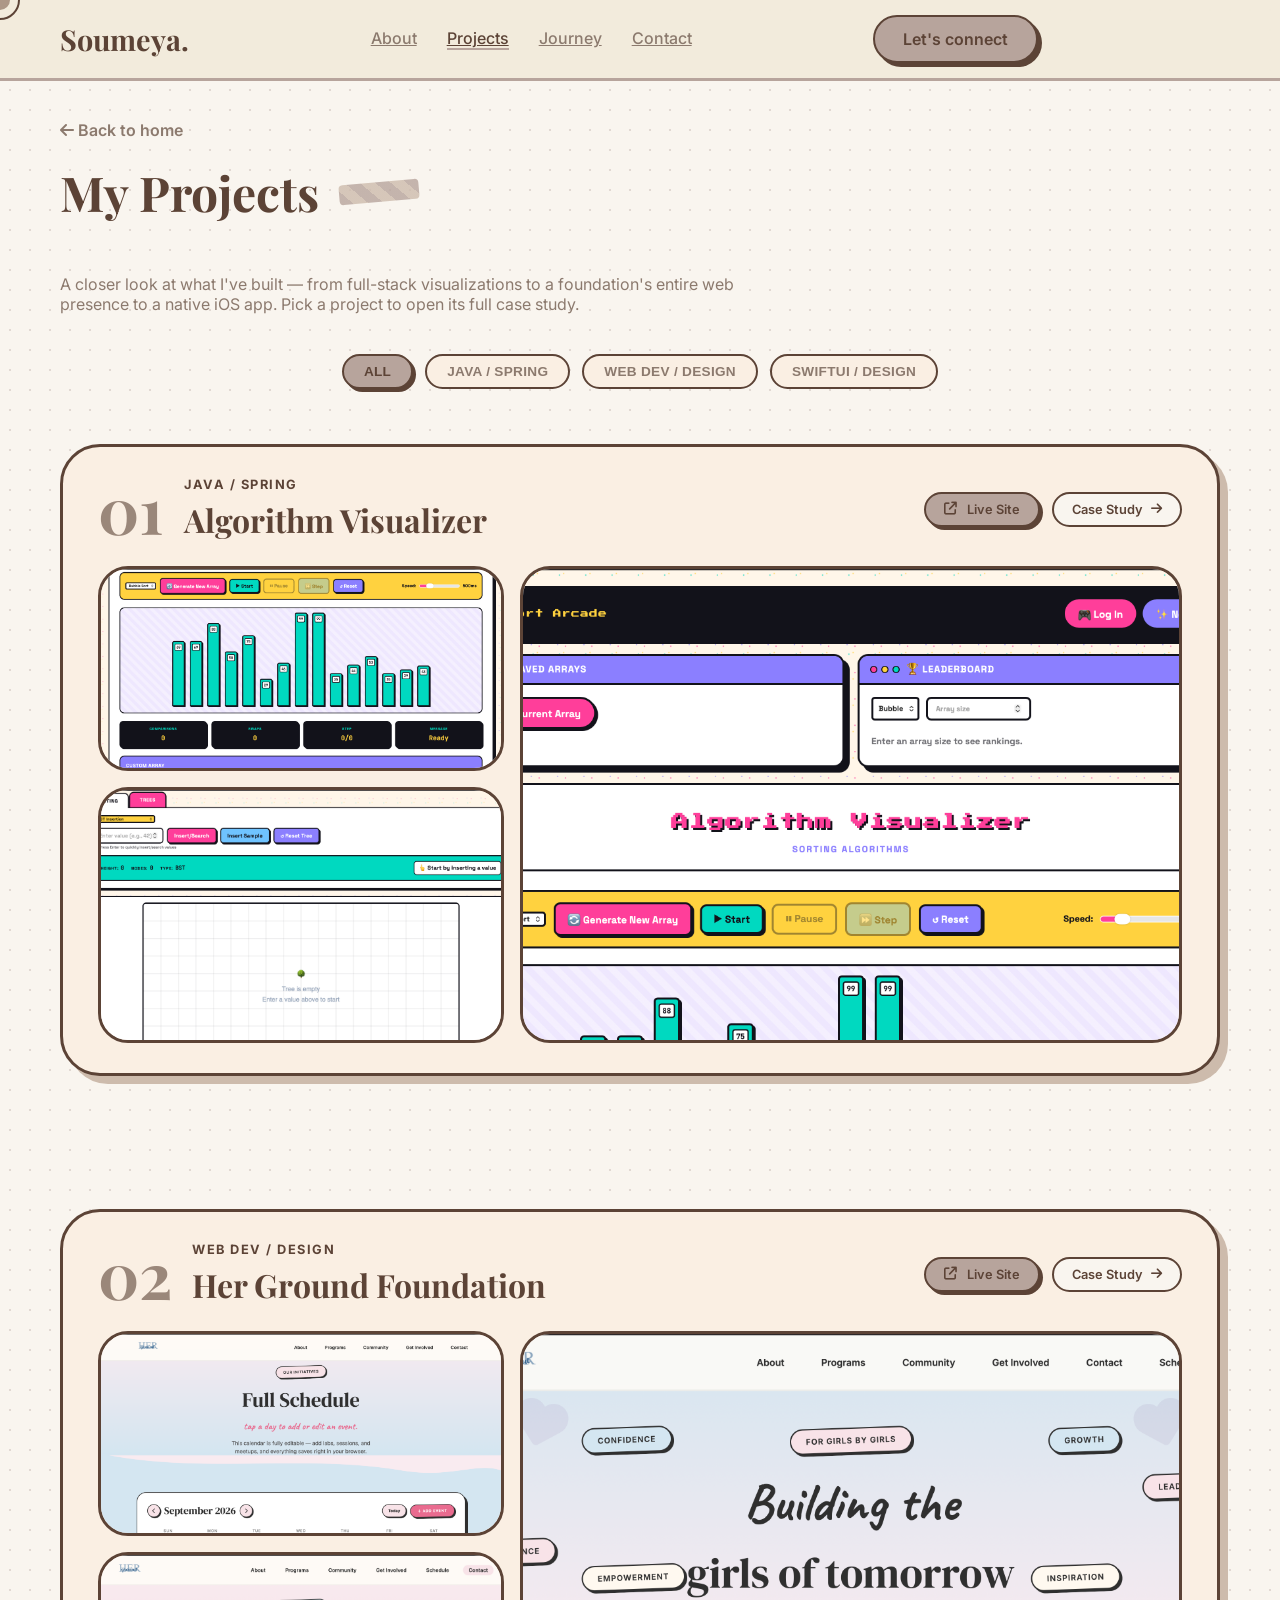
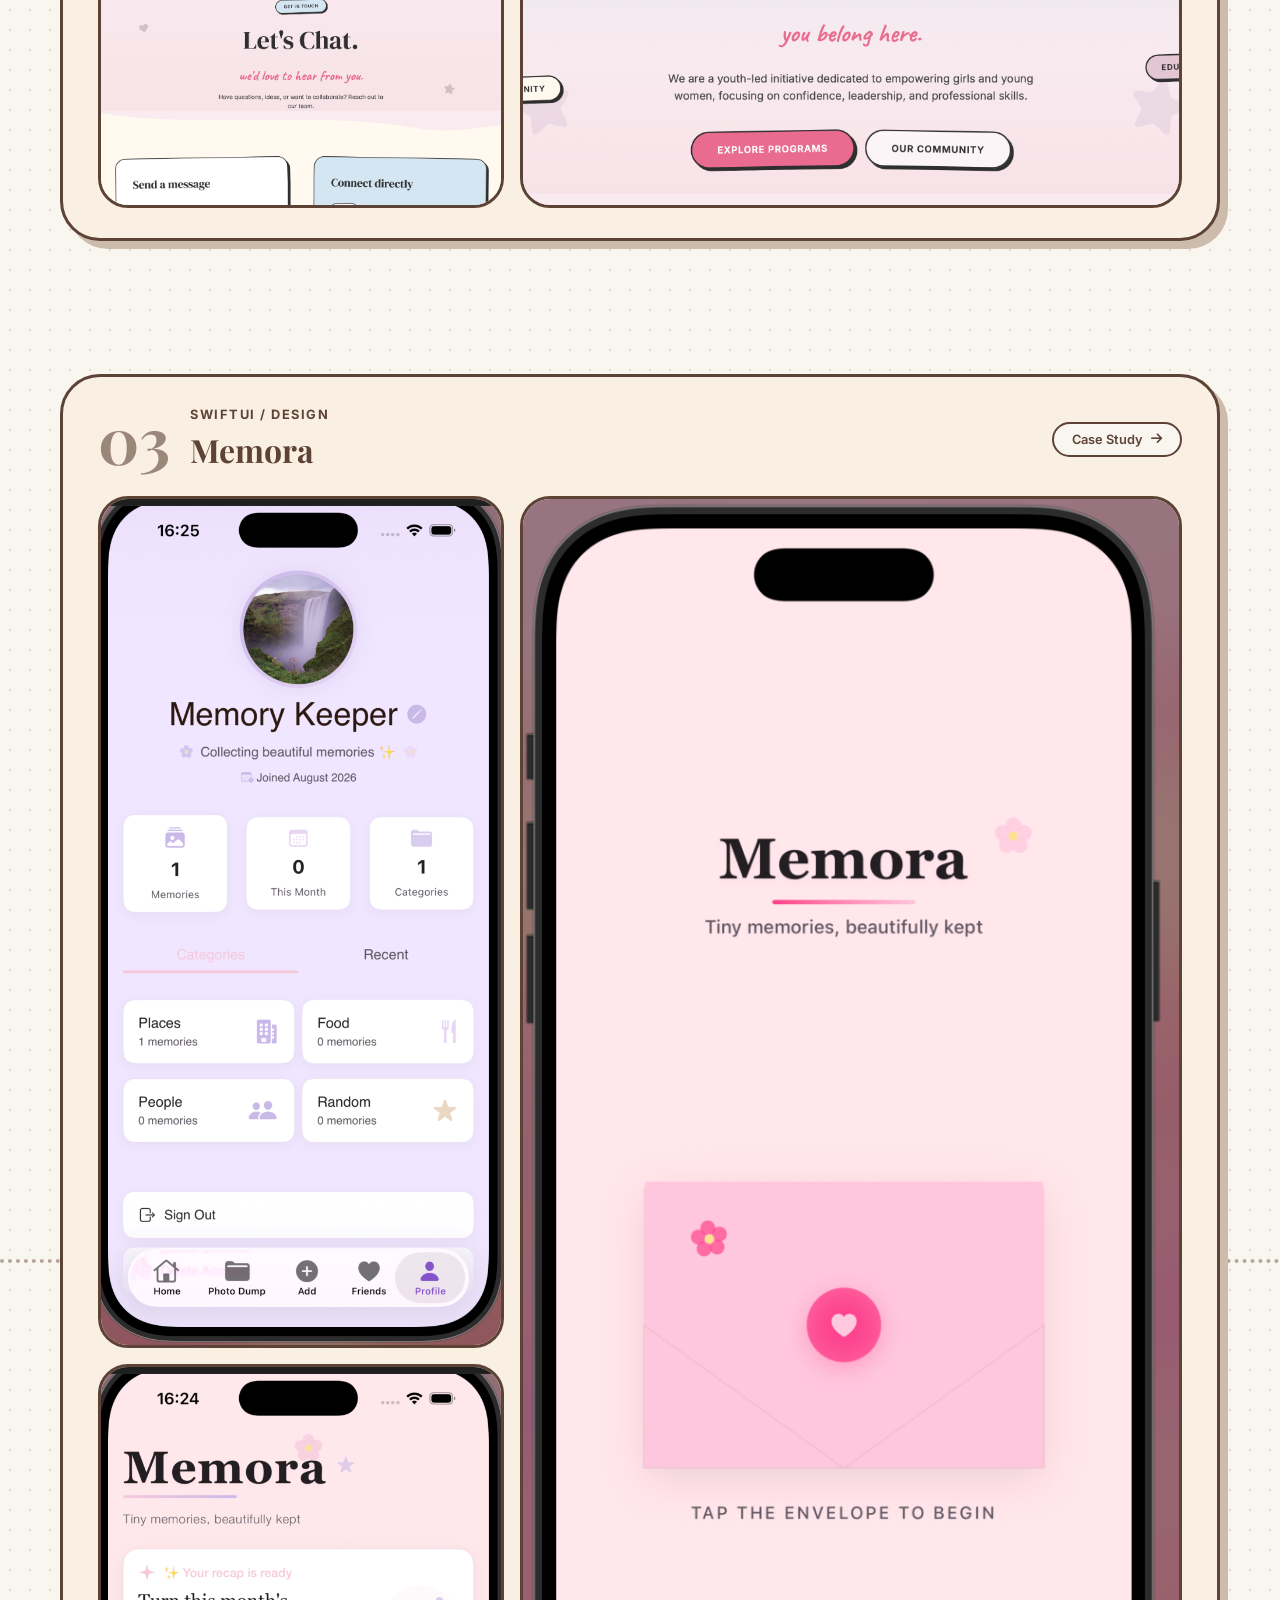
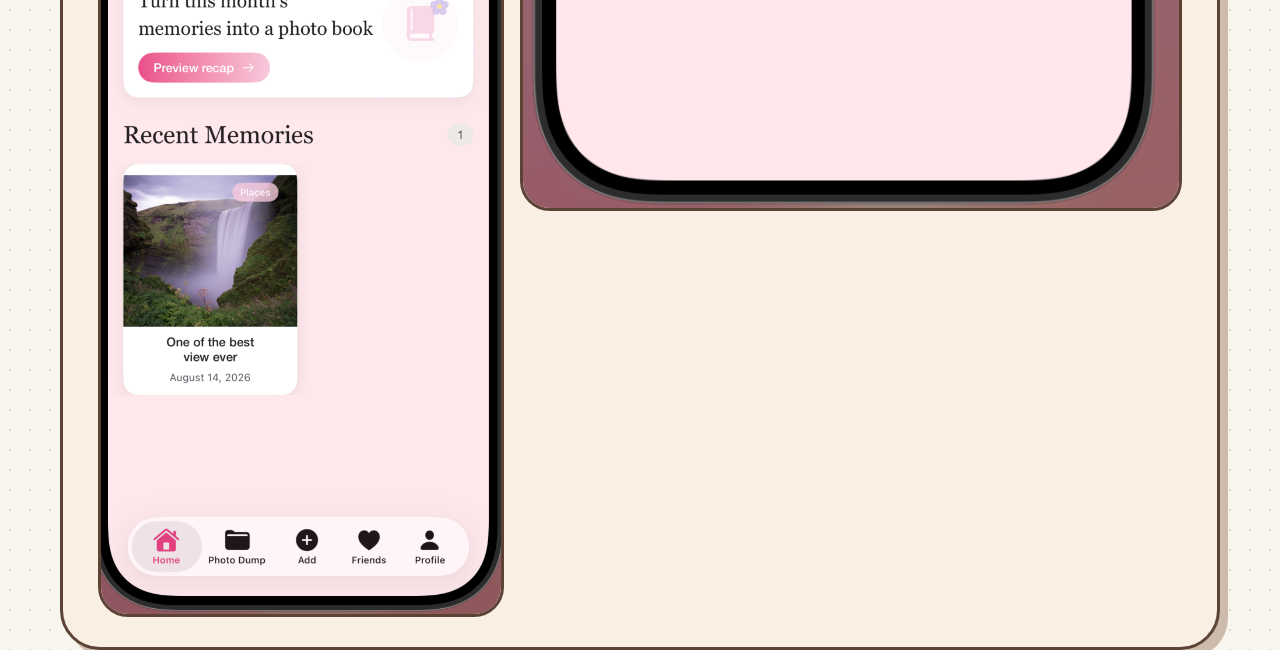
==== project.html @ 336cf99b "Redesign the layout and colors scheme of the portfolio website to enhance visual appeal and user exp" ====
<!DOCTYPE html>
<html lang="en">
<head>
  <meta charset="UTF-8">
  <meta name="viewport" content="width=device-width, initial-scale=1.0">
  <title>Projects · Soumeya Ahmed</title>
  <link rel="stylesheet" href="style.css">
  <link rel="stylesheet" href="https://cdnjs.cloudflare.com/ajax/libs/font-awesome/6.4.0/css/all.min.css">
  <link href="https://fonts.googleapis.com/css2?family=Playfair+Display:ital,wght@0,400;0,700;1,400&family=Inter:wght@300;400;500;600;700&display=swap" rel="stylesheet">
  <style>
    /* small override to keep all project stack cards uniform */
    .project-stack-row .project-stack-card {
      box-sizing: border-box;
      width: 100%;
    }
    .project-stack-images {
      display: flex;
      gap: 16px;
      text-decoration: none;
      width: 100%;
    }
    .project-stack-col-left,
    .project-stack-col-right {
      display: flex;
      flex-direction: column;
      gap: 16px;
    }
    .project-stack-col-left { width: 38%; }
    .project-stack-col-right { width: 62%; }
    .project-stack-img {
      position: relative;
      overflow: hidden;
      border: 3px solid var(--text-main);
      border-radius: 30px;
      display: flex;
      align-items: center;
      justify-content: center;
      background: var(--card-bg);
    }
    .project-stack-img img {
      width: 100%;
      height: 100%;
      object-fit: cover;
      display: block;
      position: relative;
      z-index: 1;
    }
    .project-stack-img-tall { height: clamp(120px, 16vw, 210px); }
    .project-stack-img-short { height: clamp(150px, 20vw, 300px); }
    .project-stack-img-full { height: 100%; min-height: clamp(280px, 36vw, 520px); }

    /* ensure all rows have identical card structure */
    .project-stack-row[data-category="swiftui"] .project-stack-col-left { width: 38%; }
    .project-stack-row[data-category="swiftui"] .project-stack-col-right { width: 62%; }
    .project-stack-row[data-category="swiftui"] .project-stack-img-tall,
    .project-stack-row[data-category="swiftui"] .project-stack-img-short,
    .project-stack-row[data-category="swiftui"] .project-stack-img-full {
      height: auto;
      min-height: 0;
      aspect-ratio: auto;
    }
    .project-stack-row[data-category="swiftui"] .project-stack-img img {
      object-fit: cover;
      object-position: top center;
    }
    /* force uniform box height on all rows */
    .project-stack-row .project-stack-card {
      min-height: 380px;
    }
    @media (max-width: 700px) {
      .project-stack-images { flex-direction: column; }
      .project-stack-col-left, .project-stack-col-right { width: 100% !important; }
      .project-stack-row .project-stack-card { min-height: 0; }
    }
  </style>
</head>
<body>
  <!-- Custom Cursor -->
  <div class="cursor"></div>
  <div class="cursor-trail"></div>

  <!-- Navigation -->
  <nav class="nav">
    <div class="nav-container">
      <a href="index.html" style="text-decoration:none;">
        <div class="nav-logo"><span class="logo-text">Soumeya.</span></div>
      </a>
      <div class="nav-links" id="navLinks">
        <a href="index.html#about" class="nav-link">About</a>
        <a href="project.html" class="nav-link active">Projects</a>
        <a href="index.html#experience" class="nav-link">Journey</a>
        <a href="index.html#contact" class="nav-link">Contact</a>
      </div>
      <div class="nav-cta">
        <a href="index.html#contact" class="btn-aesthetic"> Let's connect</a>
      </div>
      <div class="nav-toggle" id="navToggle">
        <span></span><span></span><span></span>
      </div>
    </div>
  </nav>

  <!-- ========== PAGE HERO ========== -->
  <section class="project-page-hero" style="padding-top: 120px;">
    <div class="container">
      <a href="index.html" class="back-link" style="display:inline-block; margin-bottom:20px; color:var(--text-light); text-decoration:none; font-weight:600;"><i class="fas fa-arrow-left"></i> Back to home</a>
      <div class="section-header">
        <h2 class="section-title">My Projects</h2>
        <div class="washi-tape"></div>
      </div>
      <p class="project-page-subtitle" style="max-width:700px; margin-bottom:40px; color:var(--text-light);">
        A closer look at what I've built — from full-stack visualizations to a foundation's
        entire web presence to a native iOS app. Pick a project to open its full case study.
      </p>
      <div class="filter-tabs" id="filterTabs">
        <button class="filter-tab active" data-filter="all">ALL</button>
        <button class="filter-tab" data-filter="java-spring">JAVA / SPRING</button>
        <button class="filter-tab" data-filter="web-dev">WEB DEV / DESIGN</button>
        <button class="filter-tab" data-filter="swiftui">SWIFTUI / DESIGN</button>
      </div>
    </div>
  </section>

  <!-- ========== PROJECT STACK (uniform boxes) ========== -->
  <section class="section" style="padding-top: 0;">
    <div class="container">
      <div class="project-stack" id="projectList">

        <!-- 01 : Algorithm Visualizer -->
        <div class="project-stack-row" data-category="java-spring">
          <div class="project-stack-card">
            <div class="project-stack-header">
              <div class="project-stack-heading">
                <span class="project-stack-number">01</span>
                <div>
                  <p class="project-stack-category">Java / Spring</p>
                  <h3 class="project-stack-title">Algorithm Visualizer</h3>
                </div>
              </div>
              <div class="project-stack-actions">
                <a href="https://algorithm-vism.netlify.app" target="_blank" rel="noopener" class="btn-aesthetic btn-small"><i class="fas fa-arrow-up-right-from-square"></i> Live Site</a>
                <a href="Project1.html" class="project-stack-case">Case Study <i class="fas fa-arrow-right"></i></a>
              </div>
            </div>
            <a href="Project1.html" class="project-stack-images">
              <div class="project-stack-col-left">
                <div class="project-stack-img project-stack-img-tall accent-pink">
                  <img src="projects/algo-1.jpg" alt="Algorithm Visualizer preview 1" onerror="this.style.display='none'">
                  <i class="fas fa-sort project-stack-placeholder-icon"></i>
                </div>
                <div class="project-stack-img project-stack-img-short accent-purple">
                  <img src="projects/algo-2.jpg" alt="Algorithm Visualizer preview 2" onerror="this.style.display='none'">
                  <i class="fas fa-code-branch project-stack-placeholder-icon"></i>
                </div>
              </div>
              <div class="project-stack-col-right">
                <div class="project-stack-img project-stack-img-full accent-yellow">
                  <img src="projects/algo-3.jpg" alt="Algorithm Visualizer preview 3" onerror="this.style.display='none'">
                  <i class="fas fa-sitemap project-stack-placeholder-icon"></i>
                </div>
              </div>
            </a>
          </div>
        </div>

        <!-- 02 : Her Ground Foundation -->
        <div class="project-stack-row" data-category="web-dev">
          <div class="project-stack-card">
            <div class="project-stack-header">
              <div class="project-stack-heading">
                <span class="project-stack-number">02</span>
                <div>
                  <p class="project-stack-category">Web Dev / Design</p>
                  <h3 class="project-stack-title">Her Ground Foundation</h3>
                </div>
              </div>
              <div class="project-stack-actions">
                <a href="https://herground.netlify.app" target="_blank" rel="noopener" class="btn-aesthetic btn-small"><i class="fas fa-arrow-up-right-from-square"></i> Live Site</a>
                <a href="Project2.html" class="project-stack-case">Case Study <i class="fas fa-arrow-right"></i></a>
              </div>
            </div>
            <a href="Project2.html" class="project-stack-images">
              <div class="project-stack-col-left">
                <div class="project-stack-img project-stack-img-tall accent-purple">
                  <img src="projects/herground-1.jpg" alt="Her Ground Foundation preview 1" onerror="this.style.display='none'">
                  <i class="fas fa-seedling project-stack-placeholder-icon"></i>
                </div>
                <div class="project-stack-img project-stack-img-short accent-yellow">
                  <img src="projects/herground-2.jpg" alt="Her Ground Foundation preview 2" onerror="this.style.display='none'">
                  <i class="fas fa-calendar-days project-stack-placeholder-icon"></i>
                </div>
              </div>
              <div class="project-stack-col-right">
                <div class="project-stack-img project-stack-img-full accent-pink">
                  <img src="projects/herground-3.jpg" alt="Her Ground Foundation preview 3" onerror="this.style.display='none'">
                  <i class="fas fa-heart project-stack-placeholder-icon"></i>
                </div>
              </div>
            </a>
          </div>
        </div>

        <!-- 03 : Memora -->
        <div class="project-stack-row" data-category="swiftui">
          <div class="project-stack-card">
            <div class="project-stack-header">
              <div class="project-stack-heading">
                <span class="project-stack-number">03</span>
                <div>
                  <p class="project-stack-category">SwiftUI / Design</p>
                  <h3 class="project-stack-title">Memora</h3>
                </div>
              </div>
              <div class="project-stack-actions">
                <a href="Project3.html" class="project-stack-case">Case Study <i class="fas fa-arrow-right"></i></a>
              </div>
            </div>
            <a href="Project3.html" class="project-stack-images">
              <div class="project-stack-col-left">
                <div class="project-stack-img project-stack-img-tall accent-yellow">
                  <img src="projects/memora-1.jpg" alt="Memora preview 1" onerror="this.style.display='none'">
                  <i class="fas fa-book-open project-stack-placeholder-icon"></i>
                </div>
                <div class="project-stack-img project-stack-img-short accent-pink">
                  <img src="projects/memora-2.jpg" alt="Memora preview 2" onerror="this.style.display='none'">
                  <i class="fas fa-camera-retro project-stack-placeholder-icon"></i>
                </div>
              </div>
              <div class="project-stack-col-right">
                <div class="project-stack-img project-stack-img-full accent-purple">
                  <img src="projects/memora-3.jpg" alt="Memora preview 3" onerror="this.style.display='none'">
                  <i class="fas fa-swatchbook project-stack-placeholder-icon"></i>
                </div>
              </div>
            </a>
          </div>
        </div>

      </div>
    </div>
  </section>

  <!-- ========== FOOTER ========== -->
  <footer class="footer">
    <div class="footer-container">
      <p>&copy; 2026 Soumeya Ahmed.</p>
    </div>
  </footer>

  <button class="scroll-top" id="scrollTop"><i class="fas fa-arrow-up"></i></button>
  <script src="script.js"></script>
</body>
</html>
---- style.css ----
/* ========== CSS VARIABLES ========== */
/* Palette: Cream #F9F5EF · Vanilla #FAEFE3 · Latte #E8DBD1 · Mocha #B7A49C · Espresso #5C4336 */
:root {
    --cream: #F9F5EF;
    --vanilla: #FAEFE3;
    --latte: #E8DBD1;
    --clay: #CDBBAC;   /* interpolated tone between latte + mocha, used for a 3rd accent */
    --mocha: #B7A49C;
    --espresso: #5C4336;

    --bg-color: var(--cream);
    --card-bg: var(--vanilla);
    --main-yellow: var(--latte);   /* warm highlight accent */

    --main-pink: var(--mocha);     /* primary accent (shadows / CTAs) */
    --dark-pink: var(--espresso);  /* deep accent / hover / borders */
    --light-purple: var(--clay);   /* secondary accent */
    --text-main: var(--espresso);
    --text-light: #8C7A6E; /* muted espresso for body copy */
    --font-serif: 'Playfair Display', serif;
    --font-sans: 'Inter', sans-serif;
}

* { margin: 0; padding: 0; box-sizing: border-box; }
body {
    font-family: var(--font-sans);
    background: var(--bg-color);
    background-image: radial-gradient(rgba(183, 164, 156, 0.35) 1px, transparent 1px);
    background-size: 20px 20px;
    color: var(--text-main);
    overflow-x: hidden;
    cursor: none;
}

/* ========== CURSOR ========== */
.cursor {
    position: fixed; width: 20px; height: 20px; background: var(--main-pink);
    border-radius: 50%; pointer-events: none; z-index: 9999;
    transform: translate(-50%, -50%); mix-blend-mode: multiply;
    transition: width 0.2s, height 0.2s;
}
.cursor-trail {
    position: fixed; width: 40px; height: 40px; border: 2px solid var(--dark-pink);
    border-radius: 50%; pointer-events: none; z-index: 9998;
    transform: translate(-50%, -50%); transition: 0.15s ease-out;
}
.cursor.hover { width: 40px; height: 40px; background: transparent; border: 2px solid var(--dark-pink); }
.cursor-trail.hover { transform: translate(-50%, -50%) scale(0.5); background: var(--main-pink); border-color: var(--main-pink); }

/* ========== NAVIGATION ========== */
.nav {
    position: fixed; width: 100%; z-index: 1000; padding: 15px 0;
    background: rgba(241, 234, 218, 0.9);
    backdrop-filter: blur(10px);
    border-bottom: 3px solid var(--main-pink);
}
.nav-container { max-width: 1200px; margin: 0 auto; padding: 0 20px; display: flex; justify-content: space-between; align-items: center; }
.nav-logo .logo-text { font-family: var(--font-serif); font-size: 1.8rem; color: var(--text-main); font-weight: 700; }
.nav-links { display: flex; gap: 30px; }
.nav-link { color: var(--text-light); font-weight: 500; transition: 0.3s; position: relative; }
.nav-link:hover { color: var(--dark-pink); transform: translateY(-2px); }
.nav-link.active { color: var(--text-main); border-bottom: 2px solid var(--main-pink); }

/* ========== BUTTONS ========== */
.btn-aesthetic {
    display: inline-flex; align-items: center; gap: 10px;
    background: var(--main-pink); color: var(--text-main);
    padding: 12px 28px; border-radius: 30px; font-weight: 600;
    border: 2px solid var(--text-main);
    box-shadow: 4px 4px 0px var(--text-main);
    transition: all 0.2s ease;
    text-decoration: none;
}
.btn-aesthetic:hover { transform: translate(2px, 2px); box-shadow: 2px 2px 0px var(--text-main); }
.btn-large { padding: 16px 36px; font-size: 1.1rem; }

/* ========== HERO ========== */
.hero { min-height: 90vh; display: flex; align-items: center; padding: 100px 0; position: relative; }
.sparkle { position: absolute; font-size: 2rem; color: var(--dark-pink); animation: floatStar 4s infinite ease-in-out; pointer-events: none; }
.sparkle1 { top: 20%; left: 10%; }
.sparkle2 { bottom: 30%; right: 10%; animation-delay: 2s; }
.sparkle3 { top: 50%; right: 30%; animation-delay: 1s; font-size: 3rem; }
.sparkle4 { top: 12%; right: 15%; animation-delay: 0.5s; font-size: 1.4rem; }
.sparkle5 { top: 65%; left: 6%; animation-delay: 1.5s; font-size: 1.8rem; }
.sparkle6 { top: 35%; left: 25%; animation-delay: 2.5s; font-size: 1.2rem; }
.sparkle7 { bottom: 15%; left: 35%; animation-delay: 0.8s; font-size: 1.6rem; }
.sparkle8 { top: 8%; left: 45%; animation-delay: 1.2s; font-size: 1.3rem; }
.sparkle9 { bottom: 45%; right: 5%; animation-delay: 3s; font-size: 1.5rem; }
.sparkle10 { top: 75%; right: 25%; animation-delay: 0.3s; font-size: 1.2rem; }
.sparkle11 { top: 28%; right: 8%; animation-delay: 2.2s; font-size: 1.1rem; }
.sparkle12 { bottom: 8%; right: 40%; animation-delay: 1.8s; font-size: 1.4rem; }
.sparkle13 { top: 42%; left: 15%; animation-delay: 0.6s; font-size: 1.3rem; }
.sparkle14 { bottom: 25%; left: 20%; animation-delay: 2.8s; font-size: 1.5rem; }
@keyframes floatStar { 0%, 100% { transform: translateY(0) rotate(0deg); } 50% { transform: translateY(-20px) rotate(20deg); } }

.hero-container { max-width: 1200px; margin: 0 auto; padding: 0 20px; display: grid; grid-template-columns: 1fr 1fr; gap: 50px; align-items: center; }

/* ============================================ */
/* ========== HERO VISUAL (FIXED) ============= */
/* ============================================ */
/* ========== HERO VISUAL (TAB STYLED AS BADGE) ========== */
.hero-visual { 
    position: relative; 
    display: flex; 
    justify-content: center; 
    align-items: center; 
    padding: 30px 0;
}

/* The Wrapper */
.hero-avatar-wrapper {
    position: relative;
    width: 300px;
    height: 300px;
    margin: 0 auto;
}

/* The Main Rounded Square Box */
.hero-avatar {
    width: 100%; 
    height: 100%; 
    background: var(--card-bg);
    
    border-radius: 30px; 
    border: 4px solid var(--text-main);
    box-shadow: 12px 12px 0px var(--main-pink); 
    
    display: flex; 
    justify-content: center; 
    align-items: center;
    position: relative;
    z-index: 1; 
    overflow: visible; 
}

/* Inner Gradient Background */
.avatar-inner {
    width: 100%;
    height: 100%;
    background: radial-gradient(circle at 30% 30%, rgba(181, 158, 125, 0.2), rgba(255, 255, 255, 0));
    display: flex;
    align-items: center;
    justify-content: center;
    border-radius: 26px;
}

/* Emoji Style */
.profile-img {
    width: 100%;
    height: 100%;
    object-fit: cover; /* This ensures the image fills the box perfectly without stretching */
    border-radius: 26px; /* Matches the inner gradient border radius */
    display: block;
}

/* ============================================ */
/* ===== ALL BADGES (Including Main Tab) ======= */
/* ============================================ */

.sticker {
    position: absolute; 
    background: var(--card-bg);
    border: 3px solid var(--text-main); 
    border-radius: 30px; 
    padding: 5px 14px; 
    font-weight: 600; 
    font-family: var(--font-sans);
    box-shadow: 4px 4px 0px var(--text-main);
    z-index: 2;
    pointer-events: none; 
}

/* Main "Hello" Tab - Same style, but BIGGER */
.main-tab {
    top: -20px; 
    left: -15px; 
    font-size: 1.3rem; /* Bigger font */
    padding: 10px 24px; /* Bigger padding */
    background: var(--main-yellow);
    border: 3px solid var(--text-main);
    box-shadow: 6px 6px 0px var(--main-pink);
    z-index: 3; /* Sits on top */
}

/* Badge 1: Top-Right (Moved here so it doesn't hit the Hello tab) */
.badge-1 { 
    top: 10px; 
    right: -15px; 
    font-size: 0.85rem;
    transform: rotate(8deg); 
    background: var(--vanilla); 
}

/* Badge 2: Bottom-Left */
.badge-2 { 
    bottom: -15px; 
    left: -15px; 
    font-size: 0.85rem;
    transform: rotate(-3deg); 
    background: var(--light-purple); 
}
/* Badge 3: Top-Left */
.badge-3 { 
    top: 70px;
    left: -15px; 
    font-size: 0.85rem;
    transform: rotate(-3deg); 
    background: var(--light-purple); 
}

/* Badge 3: Top-Right corner */
.badge-4 { 
    top: 60px; 
    right: -15px; 
    font-size: 0.85rem;
    transform: rotate(-5deg); 
    background: var(--clay); 
}

/* Badge 4: Bottom-Right */
.badge-5 { 
    bottom: 25px; 
    right: -20px; 
    font-size: 0.85rem;
    transform: rotate(12deg); 
    background: var(--main-yellow); 
}

/* Decorative Sparkle on the bottom edge */
.corner-sticker {
    position: absolute;
    bottom: -10px;
    right: 40px;
    font-size: 2rem;
    color: var(--dark-pink);
    transform: rotate(15deg);
    z-index: 2;
    pointer-events: none;
}

/* ============================================ */
/* ========== END HERO VISUAL ================= */
/* ============================================ */

.hero-content { display: flex; flex-direction: column; gap: 20px; }
.hero-title { font-family: var(--font-serif); font-size: 4rem; line-height: 1; color: var(--text-main); margin-bottom: 20px; }
.tag-line { display: flex; gap: 15px; }
.tag-pill { background: var(--card-bg); border: 2px solid var(--text-main); padding: 5px 15px; border-radius: 20px; font-weight: 500; font-size: 0.9rem; }
.hero-description { font-size: 1.1rem; color: var(--text-light); max-width: 400px; line-height: 1.8; }
.hero-description strong { color: var(--text-main); }

/* ========== SECTION HEADERS ========== */
.section { padding: 80px 0; }
.container { max-width: 1200px; margin: 0 auto; padding: 0 20px; }
.section-header { display: flex; align-items: center; gap: 20px; margin-bottom: 50px; }
.section-title { font-family: var(--font-serif); font-size: 3rem; color: var(--text-main); }
.washi-tape {
    width: 80px; height: 20px;
    background: repeating-linear-gradient(45deg, var(--main-pink), var(--main-pink) 10px, var(--light-purple) 10px, var(--light-purple) 20px);
    opacity: 0.8; transform: rotate(-5deg); border-radius: 4px;
}

/* ========== ABOUT ========== */
.about-grid { display: grid; grid-template-columns: 2fr 1fr; gap: 50px; }
.about-text p { font-size: 1.05rem; color: var(--text-light); line-height: 1.8; margin-bottom: 20px; }
.skill-set { margin-top: 30px; }
.skill-set h4 { font-family: var(--font-serif); font-size: 1.5rem; margin-bottom: 15px; }
.skill-tags { display: flex; flex-wrap: wrap; gap: 10px; }
.skill-tags span { background: var(--card-bg); border: 2px solid var(--text-main); padding: 8px 18px; border-radius: 30px; font-weight: 500; font-size: 0.9rem; }

/* Sticky Note Card */
.about-card { position: relative; }
.sticky-note {
    background: var(--vanilla); border: 3px solid var(--text-main);
    padding: 30px; border-radius: 0 0 20px 20px;
    transform: rotate(-3deg); box-shadow: 8px 8px 0px var(--main-pink);
}
.sticky-note h3 { font-family: var(--font-serif); margin-bottom: 20px; }
.card-row { display: flex; justify-content: space-between; padding: 10px 0; border-bottom: 1px dashed var(--text-light); font-weight: 500; }
.card-row span:last-child { color: var(--text-main); }
.pin-icon { position: absolute; top: -15px; right: 20px; font-size: 2rem; transform: rotate(15deg); }

/* ========== PROJECTS ========== */
.projects-grid { display: grid; grid-template-columns: repeat(auto-fill, minmax(280px, 1fr)); gap: 30px; }
.project-card {
    background: var(--card-bg); border: 3px solid var(--text-main);
    border-radius: 30px; padding: 25px;
    box-shadow: 6px 6px 0px var(--light-purple);
    transition: all 0.3s ease; position: relative;
}
.project-card:hover { transform: translateY(-5px); box-shadow: 10px 10px 0px var(--main-pink); }
.project-top { display: flex; justify-content: space-between; align-items: center; margin-bottom: 10px; }
.project-tag { background: var(--bg-color); padding: 4px 12px; border-radius: 20px; font-size: 0.8rem; font-weight: 600; border: 1px solid var(--text-main); }
.menu-dots { color: var(--text-light); cursor: pointer; }
.project-card h3 { font-family: var(--font-serif); font-size: 1.5rem; margin-bottom: 10px; }
.project-card p { color: var(--text-light); font-size: 0.95rem; line-height: 1.6; margin-bottom: 20px; }
.project-bullets { list-style: none; padding: 0; margin: 0 0 20px 0; display: flex; flex-direction: column; gap: 8px; }
.project-bullets li { position: relative; padding-left: 18px; color: var(--text-light); font-size: 0.9rem; line-height: 1.5; }
.project-bullets li::before { content: "●"; position: absolute; left: 0; color: var(--dark-pink); opacity: 0.9; }
.project-links { display: flex; gap: 20px; }
.project-links a { color: var(--text-main); font-weight: 600; font-size: 0.9rem; transition: 0.3s; display: flex; align-items: center; gap: 8px; }
.project-links a:hover { color: var(--dark-pink); }

.project-sticker {
    position: absolute; bottom: -15px; right: -15px;
    background: var(--main-pink); font-size: 1.5rem;
    padding: 10px; border-radius: 50%;
    box-shadow: 4px 4px 0px var(--text-main);
    transform: rotate(15deg);
}
/* ========== PROJECT DEMO IMAGES ========== */
.project-demo {
    max-width: 100%;
    height: auto;
    display: block;
    border-radius: 8px;
    border: 2px solid var(--text-main);
    transition: transform 0.3s ease;
}

.project-demo:hover {
    transform: scale(1.02);
}

/* Make project links container flexible */
.project-links {
    display: flex;
    flex-wrap: wrap;
    gap: 10px;
    align-items: center;
}

/* Style the image links */
.project-links a img.project-demo {
    max-height: 150px;
    width: auto;
    object-fit: contain;
}

/* For smaller screens */
@media (max-width: 768px) {
    .project-demo {
        max-height: 120px;
        width: 100%;
        object-fit: cover;
    }
    
    .project-links {
        gap: 8px;
    }
    
    .project-links a {
        flex: 1 1 auto;
        min-width: 80px;
    }
}

/* For very small screens */
@media (max-width: 480px) {
    .project-demo {
        max-height: 100px;
        width: 100%;
        object-fit: cover;
    }
}

/* ========== EXPERIENCE ========== */
.experience-grid { display: grid; grid-template-columns: repeat(3, 1fr); gap: 30px; }
.experience-item {
    background: var(--card-bg); padding: 30px;
    border: 3px solid var(--text-main);
    border-radius: 30px; box-shadow: 6px 6px 0px var(--light-purple);
    transition: 0.3s;
}
.experience-item:hover { transform: translateY(-5px); }
.date-badge { background: var(--light-purple); padding: 4px 12px; border-radius: 20px; font-size: 0.8rem; font-weight: 600; display: inline-block; margin-bottom: 10px; border: 1px solid var(--text-main); }
.experience-item h3 { font-family: var(--font-serif); font-size: 1.3rem; margin-bottom: 5px; }
.company { color: var(--dark-pink); font-weight: 600; display: block; margin-bottom: 10px; }
.experience-item p { color: var(--text-light); font-size: 0.95rem; line-height: 1.6; }

/* ========== CONTACT ========== */
.contact-grid { display: grid; grid-template-columns: 1fr 1fr; gap: 50px; }
.contact-card {
    background: var(--card-bg); border: 3px solid var(--text-main);
    border-radius: 40px; padding: 40px;
    box-shadow: 8px 8px 0px var(--main-pink);
    display: flex; flex-direction: column; justify-content: center; position: relative;
}
.contact-links { display: flex; flex-direction: column; gap: 20px; }
.contact-links a {
    display: flex; align-items: center; gap: 15px;
    font-size: 1.2rem; font-weight: 600; color: var(--text-main);
    padding: 15px 20px; border-radius: 20px; background: var(--bg-color);
    border: 2px solid var(--text-main); transition: 0.3s;
}
.contact-links a:hover { background: var(--main-pink); transform: translateX(10px); }
.contact-sticker { bottom: -20px; left: -20px; font-size: 2rem; }

/* Aesthetic Form */
.aesthetic-form { background: var(--card-bg); padding: 40px; border-radius: 40px; border: 3px solid var(--text-main); box-shadow: 8px 8px 0px var(--light-purple); }
.form-group { margin-bottom: 20px; }
.form-group label { display: block; font-weight: 600; margin-bottom: 8px; color: var(--text-main); }
.form-group input, .form-group textarea {
    width: 100%; padding: 14px; border-radius: 30px;
    border: 2px solid var(--text-light); background: var(--bg-color);
    font-family: var(--font-sans); transition: 0.3s;
}
.form-group input:focus, .form-group textarea:focus { outline: none; border-color: var(--dark-pink); background: #fff; }

/* ========== FOOTER ========== */
.footer { padding: 40px 0; text-align: center; border-top: 4px dotted var(--main-pink); margin-top: 40px; }
.footer p { font-weight: 500; color: var(--text-light); }

/* ========== SCROLL TOP ========== */
.scroll-top {
    position: fixed; bottom: 30px; right: 30px;
    width: 50px; height: 50px; border-radius: 30px;
    background: var(--main-pink); color: var(--text-main);
    border: 3px solid var(--text-main);
    box-shadow: 4px 4px 0px var(--text-main);
    cursor: pointer; transition: 0.3s;
    opacity: 0; transform: translateY(20px); pointer-events: none; z-index: 100;
}
.scroll-top.visible { opacity: 1; transform: translateY(0); pointer-events: auto; }
.scroll-top:hover { transform: translateY(-5px); }

/* ========== PROJECTS LISTING PAGE ========== */
.filter-tabs { display: flex; gap: 12px; justify-content: center; flex-wrap: wrap; margin-top: 10px; margin-bottom: 55px; }
.filter-tab {
    background: var(--card-bg); border: 2px solid var(--text-main);
    padding: 8px 20px; border-radius: 30px; font-weight: 600; font-size: 0.85rem;
    cursor: pointer; transition: 0.2s; color: var(--text-light);
    letter-spacing: 0.3px;
}
.filter-tab.active, .filter-tab:hover { background: var(--main-pink); color: var(--text-main); box-shadow: 3px 3px 0px var(--text-main); }

.project-list { display: flex; flex-direction: column; gap: 25px; }
.project-row {
    display: flex; align-items: center; gap: 30px;
    background: var(--card-bg); border: 3px solid var(--text-main);
    border-radius: 30px; padding: 30px 35px;
    box-shadow: 6px 6px 0px var(--light-purple);
    text-decoration: none; color: var(--text-main);
    transition: all 0.3s ease;
}
.project-row:hover { transform: translate(-4px, -4px); box-shadow: 10px 10px 0px var(--main-pink); }
.project-row-number { font-family: var(--font-serif); font-size: 2.2rem; color: var(--dark-pink); opacity: 0.55; min-width: 55px; }
.project-row-main { flex: 1; display: flex; flex-direction: column; gap: 10px; min-width: 0; }
.project-row-title { font-family: var(--font-serif); font-size: 1.6rem; }
.project-row-desc { color: var(--text-light); font-size: 0.95rem; line-height: 1.6; max-width: 600px; }
.project-row-tags { display: flex; flex-wrap: wrap; gap: 8px; }
.project-row-tags span { background: var(--bg-color); border: 1px solid var(--text-main); padding: 4px 12px; border-radius: 20px; font-size: 0.75rem; font-weight: 600; }
.project-row-cta { display: flex; align-items: center; gap: 8px; font-weight: 700; white-space: nowrap; }
.project-row-cta i { transition: transform 0.3s; }
.project-row:hover .project-row-cta i { transform: translate(4px, -4px); }
.project-row.is-hidden { display: none; }

@media (max-width: 700px) {
    .project-row { flex-direction: column; align-items: flex-start; gap: 15px; }
    .project-row-number { font-size: 1.6rem; }
}

/* ========== SINGLE PROJECT PAGE ========== */
.breadcrumb { color: var(--text-light); font-size: 0.9rem; margin-bottom: 20px; }
.breadcrumb a { color: var(--text-light); font-weight: 600; text-decoration: none; }
.breadcrumb a:hover { color: var(--dark-pink); }
.project-number-tag { font-family: var(--font-serif); color: var(--dark-pink); font-size: 1rem; font-weight: 700; letter-spacing: 1px; display: block; margin-bottom: 8px; }

.project-nav-footer {
    display: flex; justify-content: space-between; align-items: center; flex-wrap: wrap; gap: 20px;
    max-width: 1200px; margin: 60px auto 0; padding: 30px 20px 0;
    border-top: 3px dashed var(--main-pink);
}
.project-nav-link { display: flex; flex-direction: column; gap: 4px; color: var(--text-main); text-decoration: none; }
.project-nav-link .label { font-size: 0.75rem; color: var(--text-light); font-weight: 600; text-transform: uppercase; letter-spacing: 1px; }
.project-nav-link .title { font-family: var(--font-serif); font-size: 1.2rem; }
.project-nav-link.next { text-align: right; align-items: flex-end; }
.project-nav-link:hover .title { color: var(--dark-pink); }

/* ========== RESPONSIVE ========== */
@media (max-width: 900px) {
    .hero-container { grid-template-columns: 1fr; text-align: center; }
    .hero-content { align-items: center; }
    .hero-avatar-wrapper { width: 250px; height: 250px; }
    .avatar-emoji { font-size: 5.5rem; }
    .about-grid, .contact-grid { grid-template-columns: 1fr; }
    .experience-grid { grid-template-columns: 1fr; }
    .nav-links { display: none; flex-direction: column; background: var(--bg-color); padding: 20px; border: 3px solid var(--text-main); position: absolute; top: 100%; left: 0; width: 100%; }
    .nav-links.open { display: flex; }
    .nav-toggle { display: flex; flex-direction: column; gap: 5px; cursor: pointer; }
    .nav-toggle span { width: 25px; height: 3px; background: var(--text-main); }
}
/* ========== PROJECT STACK (sticky, scaling cards) ========== */
.project-stack { display: flex; flex-direction: column; }

.project-stack-row {
    position: relative;
    height: 85vh;
    display: flex;
    align-items: flex-start;
    justify-content: center;
}
.project-stack-row.is-hidden { display: none; }

.project-stack-card {
    position: sticky;
    width: 100%;
    background: var(--card-bg);
    border: 3px solid var(--text-main);
    border-radius: 40px;
    padding: 30px 35px;
    box-shadow: 8px 8px 0px var(--light-purple);
    transition: box-shadow 0.3s ease;
    will-change: transform;
}
.project-stack-row:nth-child(1) .project-stack-card { top: 110px; }
.project-stack-row:nth-child(2) .project-stack-card { top: 138px; }
.project-stack-row:nth-child(3) .project-stack-card { top: 166px; }
.project-stack-row:nth-child(4) .project-stack-card { top: 194px; }

.project-stack-card:hover { box-shadow: 12px 12px 0px var(--main-pink); }

.project-stack-header {
    display: flex;
    flex-wrap: wrap;
    align-items: center;
    justify-content: space-between;
    gap: 20px;
    margin-bottom: 25px;
}
.project-stack-heading { display: flex; align-items: center; gap: 20px; }
.project-stack-number {
    font-family: var(--font-serif);
    font-weight: 700;
    font-size: clamp(2.2rem, 6vw, 4rem);
    color: var(--dark-pink);
    opacity: 0.6;
    line-height: 1;
}
.project-stack-category {
    text-transform: uppercase;
    letter-spacing: 1.5px;
    font-size: 0.8rem;
    font-weight: 700;
    color: var(--dark-pink);
    margin-bottom: 6px;
}
.project-stack-title {
    font-family: var(--font-serif);
    font-size: clamp(1.4rem, 3vw, 2rem);
    color: var(--text-main);
}

.project-stack-actions { display: flex; gap: 12px; flex-wrap: wrap; }
.btn-small { padding: 8px 18px; font-size: 0.8rem; box-shadow: 3px 3px 0px var(--text-main); }
.btn-small:hover { box-shadow: 1px 1px 0px var(--text-main); }

.project-stack-case {
    display: inline-flex;
    align-items: center;
    gap: 8px;
    padding: 8px 18px;
    border-radius: 30px;
    font-weight: 600;
    font-size: 0.8rem;
    border: 2px solid var(--text-main);
    color: var(--text-main);
    text-decoration: none;
    background: var(--bg-color);
    transition: 0.2s ease;
}
.project-stack-case:hover { background: var(--main-yellow); transform: translate(2px, 2px); }
.project-stack-case i { transition: transform 0.3s; }
.project-stack-case:hover i { transform: translate(3px, -3px); }

.project-stack-images { display: flex; gap: 16px; text-decoration: none; }
.project-stack-col-left { display: flex; flex-direction: column; gap: 16px; width: 38%; }
.project-stack-col-right { width: 62%; }

.project-stack-img {
    position: relative;
    overflow: hidden;
    border: 3px solid var(--text-main);
    border-radius: 30px;
    display: flex;
    align-items: center;
    justify-content: center;
}
.project-stack-img img { width: 100%; height: 100%; object-fit: cover; object-position: top center; position: relative; z-index: 1; }
.project-stack-placeholder-icon {
    position: absolute;
    font-size: 2.4rem;
    color: var(--text-main);
    opacity: 0.35;
    z-index: 0;
}
.project-stack-img-tall { height: clamp(120px, 16vw, 210px); }
.project-stack-img-short { height: clamp(150px, 20vw, 300px); }
.project-stack-img-full { height: 100%; min-height: clamp(280px, 36vw, 520px); }

/* Memora screenshots are phone-shaped portraits (~9:19), not the landscape
   UI shots (~16:9) used in the other rows, so they need their own box
   proportions -- not a smaller/padded version of the landscape boxes.
   Column widths are rebalanced (33/67 instead of 38/62) so the two
   stacked images on the left add up to exactly the height of the big
   image on the right, same as the other two project rows do. Every box
   gets an aspect-ratio matching the real images, so `cover` fills each
   tile edge-to-edge with no cropping surprises and no letterbox stripes. */
.project-stack-row[data-category="swiftui"] .project-stack-col-left { width: 33%; }
.project-stack-row[data-category="swiftui"] .project-stack-col-right { width: 67%; }
.project-stack-row[data-category="swiftui"] .project-stack-img-tall,
.project-stack-row[data-category="swiftui"] .project-stack-img-short,
.project-stack-row[data-category="swiftui"] .project-stack-img-full {
    height: auto;
    min-height: 0;
    aspect-ratio: 9 / 19;
}
.project-stack-row[data-category="swiftui"] .project-stack-img img {
    object-fit: cover;
    object-position: top center;
}

.accent-pink { background: repeating-linear-gradient(45deg, var(--main-pink), var(--main-pink) 12px, var(--card-bg) 12px, var(--card-bg) 24px); }
.accent-purple { background: repeating-linear-gradient(45deg, var(--light-purple), var(--light-purple) 12px, var(--card-bg) 12px, var(--card-bg) 24px); }
.accent-yellow { background: repeating-linear-gradient(45deg, var(--main-yellow), var(--main-yellow) 12px, var(--card-bg) 12px, var(--card-bg) 24px); }

@media (max-width: 700px) {
    .project-stack-row { height: auto; margin-bottom: 40px; }
    .project-stack-card { position: static; box-shadow: 6px 6px 0px var(--light-purple) !important; transform: none !important; }
    .project-stack-images { flex-direction: column; }
    .project-stack-col-left, .project-stack-col-right { width: 100%; }
    .project-stack-img-full { min-height: 220px; }

    /* Images stack in a single column on mobile, so Memora's boxes go
       full-width too instead of keeping the 33/67 desktop split. */
    .project-stack-row[data-category="swiftui"] .project-stack-col-left,
    .project-stack-row[data-category="swiftui"] .project-stack-col-right {
        width: 100%;
    }
}
/* ============================================ */
/* ========== BENTO LAYOUT SYSTEM ============= */
/* ============================================ */

/* ---- Quick-stats bar under the hero ---- */
.bento-stats-bar {
    max-width: 1200px; margin: 10px auto 0; padding: 0 20px;
    display: grid; grid-template-columns: repeat(4, 1fr); gap: 16px;
}
.bento-stat {
    background: var(--card-bg); border: 3px solid var(--text-main);
    border-radius: 22px; padding: 18px 16px; text-align: center;
    box-shadow: 5px 5px 0px var(--light-purple);
}
.bento-stat .num { font-family: var(--font-serif); font-size: 1.8rem; color: var(--dark-pink); display: block; }
.bento-stat .label { font-size: 0.78rem; letter-spacing: 0.5px; text-transform: uppercase; color: var(--text-light); font-weight: 600; }

/* ---- Generic bento grid ---- */
.bento-grid {
    display: grid;
    grid-template-columns: repeat(6, 1fr);
    grid-auto-rows: minmax(90px, auto);
    grid-auto-flow: dense;
    gap: 20px;
}
.bento-tile {
    background: var(--card-bg); border: 3px solid var(--text-main);
    border-radius: 28px; padding: 26px;
    box-shadow: 6px 6px 0px var(--light-purple);
    transition: transform 0.25s ease, box-shadow 0.25s ease;
    position: relative; overflow: hidden;
    display: flex; flex-direction: column; justify-content: center;
}
.bento-tile:hover { transform: translateY(-4px); box-shadow: 9px 9px 0px var(--main-pink); }
.bento-tile h4 { font-family: var(--font-serif); font-size: 1.25rem; margin-bottom: 8px; }
.bento-tile p { color: var(--text-light); font-size: 0.9rem; line-height: 1.6; }
.bento-tile.accent { background: var(--dark-pink); color: var(--vanilla); }
.bento-tile.accent p, .bento-tile.accent .label { color: var(--latte); }
.bento-tile.tone-latte { background: var(--main-yellow); }
.bento-tile.tone-mocha { background: var(--mocha); color: var(--vanilla); }
.bento-tile.tone-mocha p { color: var(--vanilla); }

/* span helpers */
.bento-span-2 { grid-column: span 2; }
.bento-span-3 { grid-column: span 3; }
.bento-span-4 { grid-column: span 4; }
.bento-span-6 { grid-column: span 6; }
.bento-row-2  { grid-row: span 2; }

/* ---- Project photo bento (image tiles w/ overlay label) ---- */
.bento-photo {
    position: relative; border: 3px solid var(--text-main); border-radius: 26px;
    overflow: hidden; text-decoration: none; display: block;
    box-shadow: 6px 6px 0px var(--light-purple);
    transition: transform 0.25s ease, box-shadow 0.25s ease;
    min-height: 140px;
}
.bento-photo:hover { transform: translateY(-4px); box-shadow: 9px 9px 0px var(--main-pink); }
.bento-photo img { width: 100%; height: 100%; object-fit: cover; display: block; position: absolute; inset: 0; }
.bento-photo-label {
    position: absolute; left: 14px; bottom: 14px; z-index: 2;
    background: var(--cream); border: 2px solid var(--text-main);
    padding: 6px 14px; border-radius: 20px; font-weight: 700; font-size: 0.85rem;
}
.bento-photo-fallback {
    width: 100%; height: 100%; min-height: 140px;
    display: flex; align-items: center; justify-content: center;
    font-size: 2rem; color: var(--text-main); opacity: 0.4;
}

/* ---- Testimonial / journey bubble cards ---- */
.quote-grid { display: flex; flex-direction: column; gap: 20px; }
.quote-card {
    background: var(--card-bg); border: 3px solid var(--text-main);
    border-radius: 26px; padding: 24px 28px;
    box-shadow: 6px 6px 0px var(--light-purple);
    display: flex; gap: 18px; align-items: flex-start;
    transition: 0.25s ease;
}
.quote-card:hover { transform: translateX(6px); box-shadow: 9px 9px 0px var(--main-pink); }
.quote-card .quote-mark { font-family: var(--font-serif); font-size: 2.2rem; color: var(--dark-pink); opacity: 0.5; line-height: 1; }
.quote-card .quote-body h3 { font-family: var(--font-serif); font-size: 1.2rem; margin-bottom: 2px; }
.quote-card .quote-body .company { display: inline-block; margin-bottom: 8px; }
.quote-card:nth-child(2) { margin-left: 40px; }
.quote-card:nth-child(3) { margin-left: 0; }

/* ---- Contact / "join the crew" bento ---- */
.crew-card {
    background: var(--dark-pink); color: var(--vanilla);
    border: 3px solid var(--text-main); border-radius: 36px;
    padding: 40px; box-shadow: 8px 8px 0px var(--main-pink);
}
.crew-card h3 { font-family: var(--font-serif); font-size: 1.6rem; color: var(--vanilla); margin-bottom: 6px; }
.crew-card > p { color: var(--latte); margin-bottom: 24px; }
.crew-grid { display: grid; grid-template-columns: repeat(3, 1fr); gap: 14px; }
.crew-tile {
    background: var(--vanilla); color: var(--text-main);
    border: 2px solid var(--text-main); border-radius: 20px;
    padding: 16px; text-align: center; text-decoration: none;
    display: flex; flex-direction: column; align-items: center; gap: 6px;
    font-weight: 600; font-size: 0.85rem; transition: 0.2s ease;
}
.crew-tile i { font-size: 1.3rem; color: var(--dark-pink); }
.crew-tile:hover { background: var(--main-yellow); transform: translateY(-3px); }

@media (max-width: 900px) {
    .bento-stats-bar { grid-template-columns: repeat(2, 1fr); }
    .bento-grid { grid-template-columns: repeat(2, 1fr); }
    .bento-span-2, .bento-span-3, .bento-span-4, .bento-span-6 { grid-column: span 2; }
    .quote-card:nth-child(2), .quote-card:nth-child(3) { margin-left: 0; }
    .crew-grid { grid-template-columns: repeat(2, 1fr); }
}
@media (max-width: 560px) {
    .bento-stats-bar { grid-template-columns: 1fr 1fr; }
    .crew-grid { grid-template-columns: 1fr; }
}
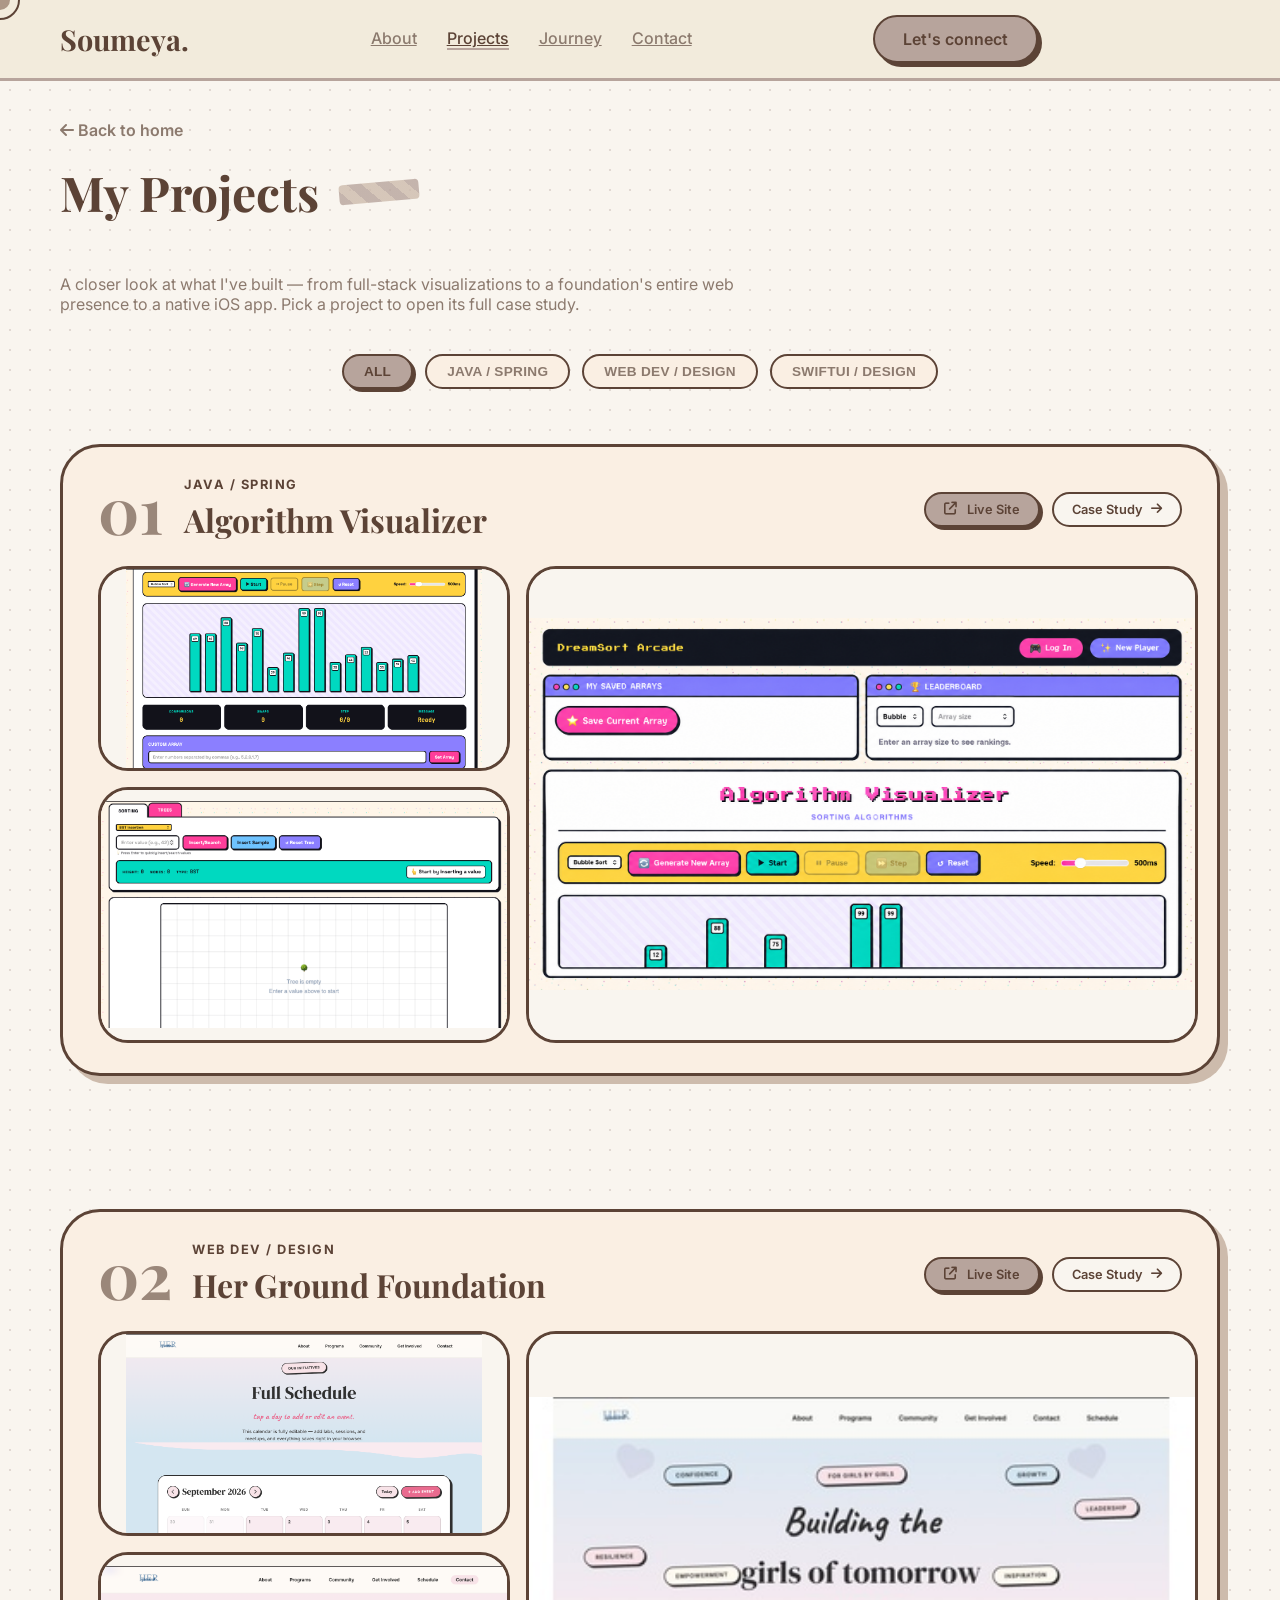
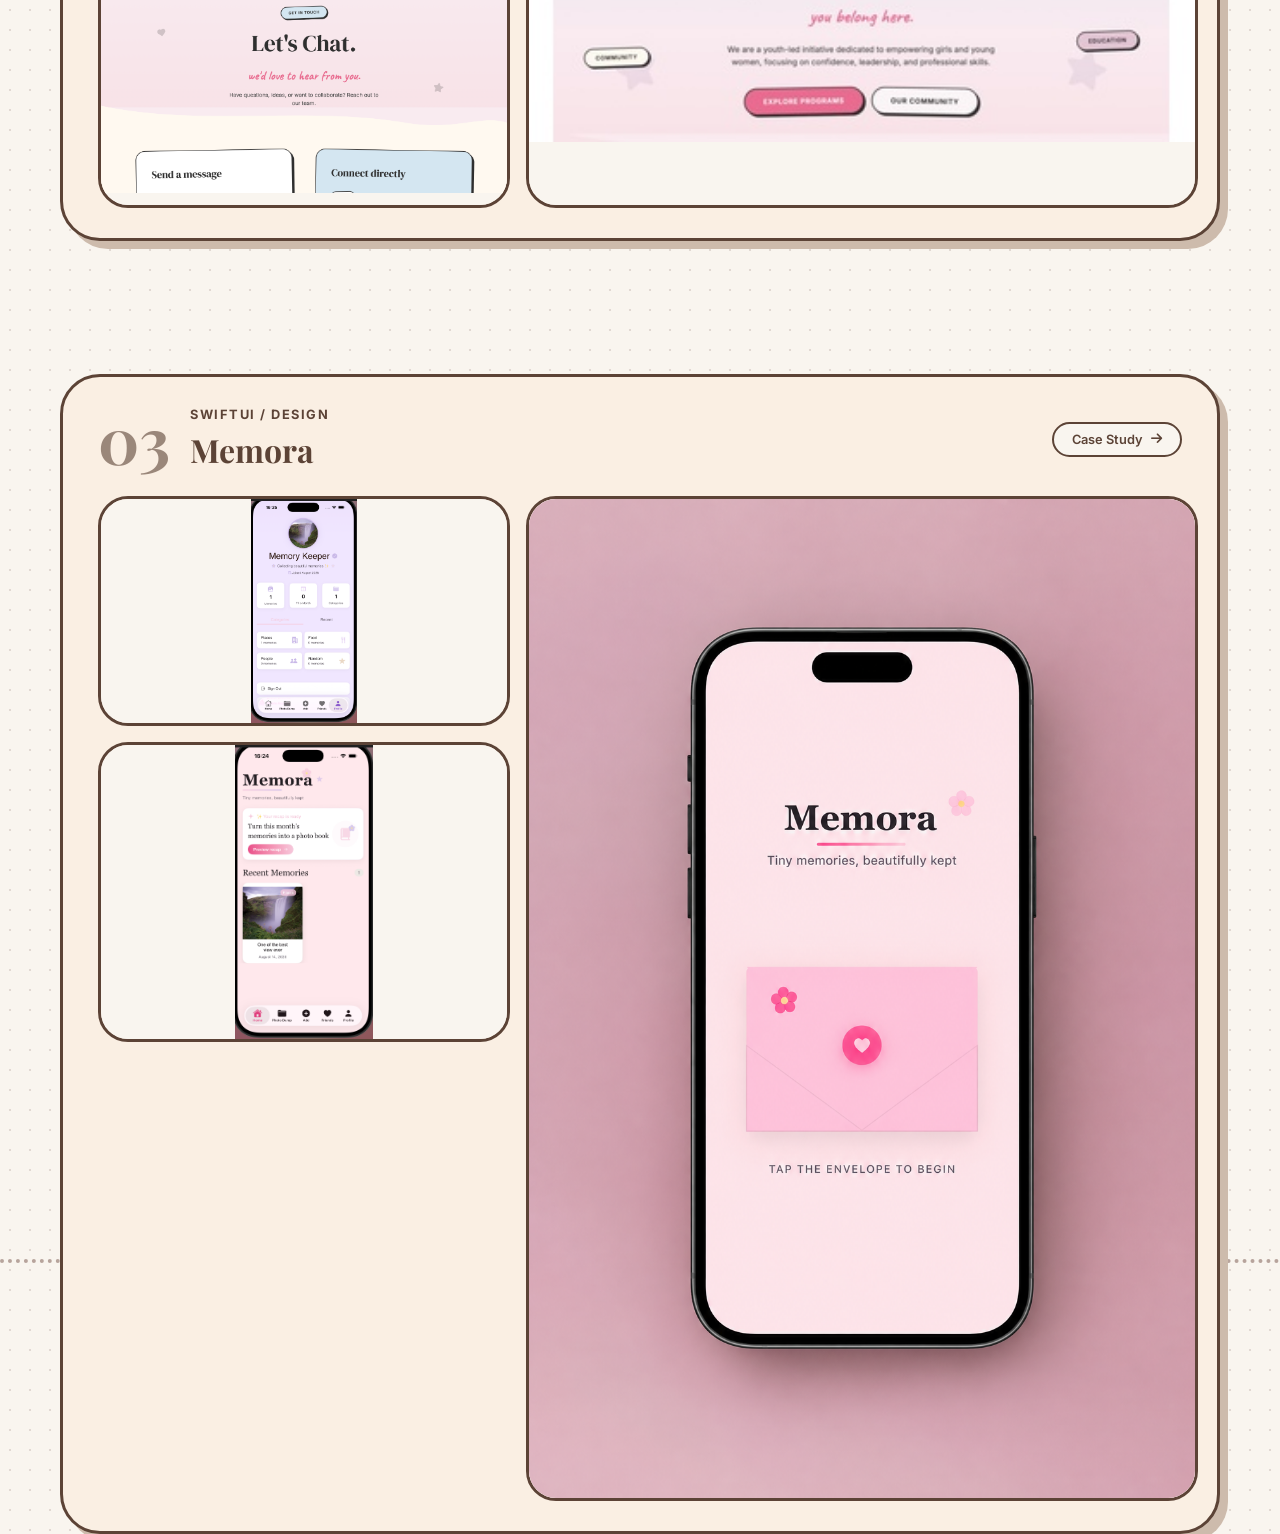
==== commit 4d4b614a: "resize the image height for swiftui projects to be larger and more consistent with other project ima" ====
--- a/project.html
+++ b/project.html
@@ -37,13 +37,15 @@
       justify-content: center;
       background: var(--card-bg);
     }
+    /* FIX: Changed from cover to contain for all images */
     .project-stack-img img {
       width: 100%;
       height: 100%;
-      object-fit: cover;
+      object-fit: contain;
       display: block;
       position: relative;
       z-index: 1;
+      background: var(--bg-color);
     }
     .project-stack-img-tall { height: clamp(120px, 16vw, 210px); }
     .project-stack-img-short { height: clamp(150px, 20vw, 300px); }
@@ -59,9 +61,10 @@
       min-height: 0;
       aspect-ratio: auto;
     }
+    /* FIX: Changed from cover to contain for Memora images too */
     .project-stack-row[data-category="swiftui"] .project-stack-img img {
-      object-fit: cover;
-      object-position: top center;
+      object-fit: contain;
+      object-position: center;
     }
     /* force uniform box height on all rows */
     .project-stack-row .project-stack-card {
@@ -71,6 +74,10 @@
       .project-stack-images { flex-direction: column; }
       .project-stack-col-left, .project-stack-col-right { width: 100% !important; }
       .project-stack-row .project-stack-card { min-height: 0; }
+      /* FIX: Ensure mobile images also use contain */
+      .project-stack-img img {
+        object-fit: contain;
+      }
     }
   </style>
 </head>
--- a/style.css
+++ b/style.css
@@ -144,13 +144,14 @@
     border-radius: 26px;
 }
 
-/* Emoji Style */
+/* Emoji Style - FIXED: object-fit contain instead of cover */
 .profile-img {
     width: 100%;
     height: 100%;
-    object-fit: cover; /* This ensures the image fills the box perfectly without stretching */
-    border-radius: 26px; /* Matches the inner gradient border radius */
+    object-fit: contain;
+    border-radius: 26px;
     display: block;
+    background: var(--bg-color);
 }
 
 /* ============================================ */
@@ -308,7 +309,7 @@
     box-shadow: 4px 4px 0px var(--text-main);
     transform: rotate(15deg);
 }
-/* ========== PROJECT DEMO IMAGES ========== */
+/* ========== PROJECT DEMO IMAGES - FIXED: contain instead of cover ========== */
 .project-demo {
     max-width: 100%;
     height: auto;
@@ -316,6 +317,8 @@
     border-radius: 8px;
     border: 2px solid var(--text-main);
     transition: transform 0.3s ease;
+    object-fit: contain;
+    background: var(--bg-color);
 }
 
 .project-demo:hover {
@@ -342,7 +345,7 @@
     .project-demo {
         max-height: 120px;
         width: 100%;
-        object-fit: cover;
+        object-fit: contain;
     }
     
     .project-links {
@@ -360,7 +363,7 @@
     .project-demo {
         max-height: 100px;
         width: 100%;
-        object-fit: cover;
+        object-fit: contain;
     }
 }
 
@@ -573,10 +576,31 @@
 .project-stack-case i { transition: transform 0.3s; }
 .project-stack-case:hover i { transform: translate(3px, -3px); }
 
-.project-stack-images { display: flex; gap: 16px; text-decoration: none; }
-.project-stack-col-left { display: flex; flex-direction: column; gap: 16px; width: 38%; }
-.project-stack-col-right { width: 62%; }
-
+/* ============================================ */
+/* ========== UNIFIED PROJECT STACK IMAGES ===== */
+/* ============================================ */
+.project-stack-images {
+    display: flex;
+    gap: 16px;
+    text-decoration: none;
+    width: 100%;
+    min-height: 280px;
+}
+
+.project-stack-col-left {
+    display: flex;
+    flex-direction: column;
+    gap: 16px;
+    width: 38%;
+    flex-shrink: 0;
+}
+
+.project-stack-col-right {
+    width: 62%;
+    flex-shrink: 0;
+}
+
+/* UNIFIED IMAGE CONTAINER DIMENSIONS - ALL ROWS FOLLOW THIS */
 .project-stack-img {
     position: relative;
     overflow: hidden;
@@ -585,8 +609,38 @@
     display: flex;
     align-items: center;
     justify-content: center;
-}
-.project-stack-img img { width: 100%; height: 100%; object-fit: cover; object-position: top center; position: relative; z-index: 1; }
+    background: var(--bg-color);
+    width: 100%;
+}
+
+/* STANDARDIZED HEIGHTS FOR ALL PROJECTS */
+.project-stack-img-tall {
+    height: clamp(140px, 18vw, 230px);
+    min-height: 140px;
+}
+
+.project-stack-img-short {
+    height: clamp(180px, 24vw, 300px);
+    min-height: 180px;
+}
+
+.project-stack-img-full {
+    height: 100%;
+    min-height: clamp(340px, 44vw, 560px);
+}
+
+/* ALL IMAGES USE THE SAME RULES */
+.project-stack-img img {
+    width: 100%;
+    height: 100%;
+    object-fit: contain;
+    object-position: center;
+    position: relative;
+    z-index: 1;
+    background: var(--bg-color);
+    display: block;
+}
+
 .project-stack-placeholder-icon {
     position: absolute;
     font-size: 2.4rem;
@@ -594,50 +648,139 @@
     opacity: 0.35;
     z-index: 0;
 }
-.project-stack-img-tall { height: clamp(120px, 16vw, 210px); }
-.project-stack-img-short { height: clamp(150px, 20vw, 300px); }
-.project-stack-img-full { height: 100%; min-height: clamp(280px, 36vw, 520px); }
-
-/* Memora screenshots are phone-shaped portraits (~9:19), not the landscape
-   UI shots (~16:9) used in the other rows, so they need their own box
-   proportions -- not a smaller/padded version of the landscape boxes.
-   Column widths are rebalanced (33/67 instead of 38/62) so the two
-   stacked images on the left add up to exactly the height of the big
-   image on the right, same as the other two project rows do. Every box
-   gets an aspect-ratio matching the real images, so `cover` fills each
-   tile edge-to-edge with no cropping surprises and no letterbox stripes. */
-.project-stack-row[data-category="swiftui"] .project-stack-col-left { width: 33%; }
-.project-stack-row[data-category="swiftui"] .project-stack-col-right { width: 67%; }
-.project-stack-row[data-category="swiftui"] .project-stack-img-tall,
-.project-stack-row[data-category="swiftui"] .project-stack-img-short,
+
+/* ============================================ */
+/* ========== MEMORA OVERRIDES - FIXED ========= */
+/* ============================================ */
+/* Force Memora to use the SAME column widths */
+.project-stack-row[data-category="swiftui"] .project-stack-col-left {
+    width: 38% !important;
+}
+
+.project-stack-row[data-category="swiftui"] .project-stack-col-right {
+    width: 62% !important;
+}
+
+/* ALL Memora images use the SAME heights as others */
+.project-stack-row[data-category="swiftui"] .project-stack-img-tall {
+    height: clamp(140px, 18vw, 230px) !important;
+    min-height: 140px !important;
+    aspect-ratio: auto !important;
+}
+
+.project-stack-row[data-category="swiftui"] .project-stack-img-short {
+    height: clamp(180px, 24vw, 300px) !important;
+    min-height: 180px !important;
+    aspect-ratio: auto !important;
+}
+
+/* CRITICAL FIX: Memora full-size image (right column) */
 .project-stack-row[data-category="swiftui"] .project-stack-img-full {
-    height: auto;
-    min-height: 0;
-    aspect-ratio: 9 / 19;
-}
+    height: 100% !important;
+    min-height: clamp(340px, 44vw, 560px) !important;
+    aspect-ratio: auto !important;
+}
+
+/* ALL Memora images use contain */
 .project-stack-row[data-category="swiftui"] .project-stack-img img {
-    object-fit: cover;
-    object-position: top center;
-}
-
+    object-fit: contain !important;
+    object-position: center !important;
+}
+
+/* ACCENT BACKGROUNDS */
 .accent-pink { background: repeating-linear-gradient(45deg, var(--main-pink), var(--main-pink) 12px, var(--card-bg) 12px, var(--card-bg) 24px); }
 .accent-purple { background: repeating-linear-gradient(45deg, var(--light-purple), var(--light-purple) 12px, var(--card-bg) 12px, var(--card-bg) 24px); }
 .accent-yellow { background: repeating-linear-gradient(45deg, var(--main-yellow), var(--main-yellow) 12px, var(--card-bg) 12px, var(--card-bg) 24px); }
 
-@media (max-width: 700px) {
-    .project-stack-row { height: auto; margin-bottom: 40px; }
-    .project-stack-card { position: static; box-shadow: 6px 6px 0px var(--light-purple) !important; transform: none !important; }
-    .project-stack-images { flex-direction: column; }
-    .project-stack-col-left, .project-stack-col-right { width: 100%; }
-    .project-stack-img-full { min-height: 220px; }
-
-    /* Images stack in a single column on mobile, so Memora's boxes go
-       full-width too instead of keeping the 33/67 desktop split. */
-    .project-stack-row[data-category="swiftui"] .project-stack-col-left,
-    .project-stack-row[data-category="swiftui"] .project-stack-col-right {
-        width: 100%;
-    }
-}
+/* ============================================ */
+/* ========== RESPONSIVE ====================== */
+/* ============================================ */
+@media (max-width: 900px) {
+    .project-stack-row {
+        height: auto;
+        margin-bottom: 40px;
+    }
+    
+    .project-stack-card {
+        position: static !important;
+        box-shadow: 6px 6px 0px var(--light-purple) !important;
+        transform: none !important;
+    }
+    
+    .project-stack-images {
+        flex-direction: column;
+        min-height: auto;
+    }
+    
+    .project-stack-col-left,
+    .project-stack-col-right {
+        width: 100% !important;
+        flex-shrink: 1;
+    }
+    
+    .project-stack-img-tall {
+        height: 180px;
+        min-height: 120px;
+    }
+    
+    .project-stack-img-short {
+        height: 200px;
+        min-height: 150px;
+    }
+    
+    .project-stack-img-full {
+        min-height: 280px;
+    }
+    
+    /* Memora follows the same mobile rules */
+    .project-stack-row[data-category="swiftui"] .project-stack-img-tall {
+        height: 180px !important;
+        min-height: 120px !important;
+    }
+    
+    .project-stack-row[data-category="swiftui"] .project-stack-img-short {
+        height: 200px !important;
+        min-height: 150px !important;
+    }
+    
+    .project-stack-row[data-category="swiftui"] .project-stack-img-full {
+        min-height: 280px !important;
+        height: auto !important;
+    }
+}
+
+@media (max-width: 560px) {
+    .project-stack-img-tall {
+        height: 150px;
+        min-height: 100px;
+    }
+    
+    .project-stack-img-short {
+        height: 170px;
+        min-height: 120px;
+    }
+    
+    .project-stack-img-full {
+        min-height: 220px;
+    }
+    
+    .project-stack-row[data-category="swiftui"] .project-stack-img-tall {
+        height: 150px !important;
+        min-height: 100px !important;
+    }
+    
+    .project-stack-row[data-category="swiftui"] .project-stack-img-short {
+        height: 170px !important;
+        min-height: 120px !important;
+    }
+    
+   .project-stack-row[data-category="swiftui"] .project-stack-img-full {
+    height: clamp(340px, 44vw, 560px) !important;
+    min-height: clamp(340px, 44vw, 560px) !important;
+    aspect-ratio: auto !important;
+}
+}
+
 /* ============================================ */
 /* ========== BENTO LAYOUT SYSTEM ============= */
 /* ============================================ */
@@ -687,25 +830,59 @@
 .bento-span-6 { grid-column: span 6; }
 .bento-row-2  { grid-row: span 2; }
 
-/* ---- Project photo bento (image tiles w/ overlay label) ---- */
+/* ---- Project photo bento (image tiles w/ overlay label) - ALL UNIFORM ---- */
 .bento-photo {
-    position: relative; border: 3px solid var(--text-main); border-radius: 26px;
-    overflow: hidden; text-decoration: none; display: block;
+    position: relative;
+    border: 3px solid var(--text-main);
+    border-radius: 26px;
+    overflow: hidden;
+    text-decoration: none;
+    display: block;
     box-shadow: 6px 6px 0px var(--light-purple);
     transition: transform 0.25s ease, box-shadow 0.25s ease;
-    min-height: 140px;
-}
-.bento-photo:hover { transform: translateY(-4px); box-shadow: 9px 9px 0px var(--main-pink); }
-.bento-photo img { width: 100%; height: 100%; object-fit: cover; display: block; position: absolute; inset: 0; }
+    /* FORCE ALL PROJECT CARDS TO BE THE SAME SIZE */
+    grid-column: span 2 !important;
+    grid-row: span 2 !important;
+    height: 280px;
+    width: 100%;
+    background: var(--bg-color);
+}
+.bento-photo:hover {
+    transform: translateY(-4px);
+    box-shadow: 9px 9px 0px var(--main-pink);
+}
+/* ========== BENTO PHOTO IMAGES - FIXED: contain instead of cover ========== */
+.bento-photo img {
+    width: 100%;
+    height: 100%;
+    object-fit: contain;
+    display: block;
+    position: absolute;
+    inset: 0;
+    background: var(--bg-color);
+}
 .bento-photo-label {
-    position: absolute; left: 14px; bottom: 14px; z-index: 2;
-    background: var(--cream); border: 2px solid var(--text-main);
-    padding: 6px 14px; border-radius: 20px; font-weight: 700; font-size: 0.85rem;
+    position: absolute;
+    left: 14px;
+    bottom: 14px;
+    z-index: 2;
+    background: var(--cream);
+    border: 2px solid var(--text-main);
+    padding: 6px 14px;
+    border-radius: 20px;
+    font-weight: 700;
+    font-size: 0.85rem;
 }
 .bento-photo-fallback {
-    width: 100%; height: 100%; min-height: 140px;
-    display: flex; align-items: center; justify-content: center;
-    font-size: 2rem; color: var(--text-main); opacity: 0.4;
+    width: 100%;
+    height: 100%;
+    min-height: 100px;
+    display: flex;
+    align-items: center;
+    justify-content: center;
+    font-size: 2rem;
+    color: var(--text-main);
+    opacity: 0.4;
 }
 
 /* ---- Testimonial / journey bubble cards ---- */
@@ -747,10 +924,20 @@
     .bento-stats-bar { grid-template-columns: repeat(2, 1fr); }
     .bento-grid { grid-template-columns: repeat(2, 1fr); }
     .bento-span-2, .bento-span-3, .bento-span-4, .bento-span-6 { grid-column: span 2; }
+    .bento-photo {
+        height: 220px;
+        grid-column: span 2 !important;
+        grid-row: span 2 !important;
+    }
     .quote-card:nth-child(2), .quote-card:nth-child(3) { margin-left: 0; }
     .crew-grid { grid-template-columns: repeat(2, 1fr); }
 }
 @media (max-width: 560px) {
     .bento-stats-bar { grid-template-columns: 1fr 1fr; }
+    .bento-photo {
+        height: 180px;
+        grid-column: span 2 !important;
+        grid-row: span 2 !important;
+    }
     .crew-grid { grid-template-columns: 1fr; }
 }
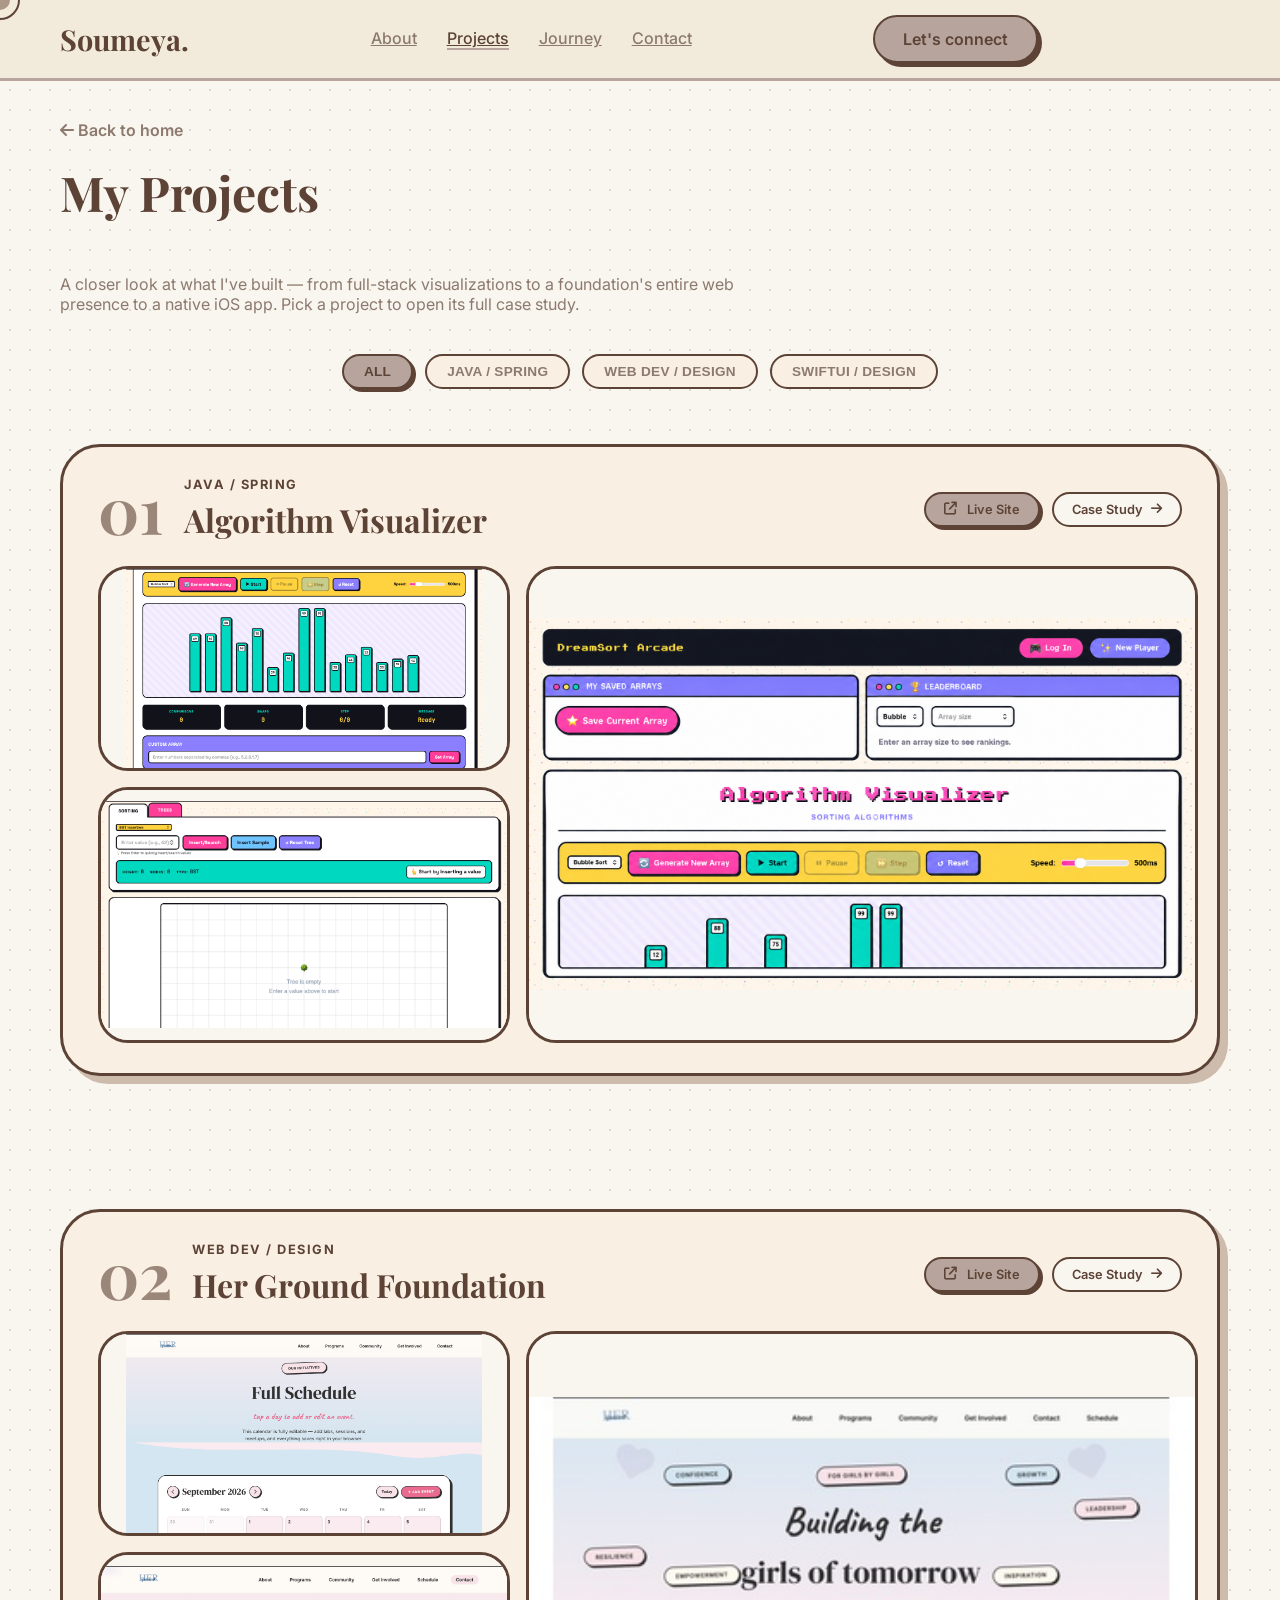
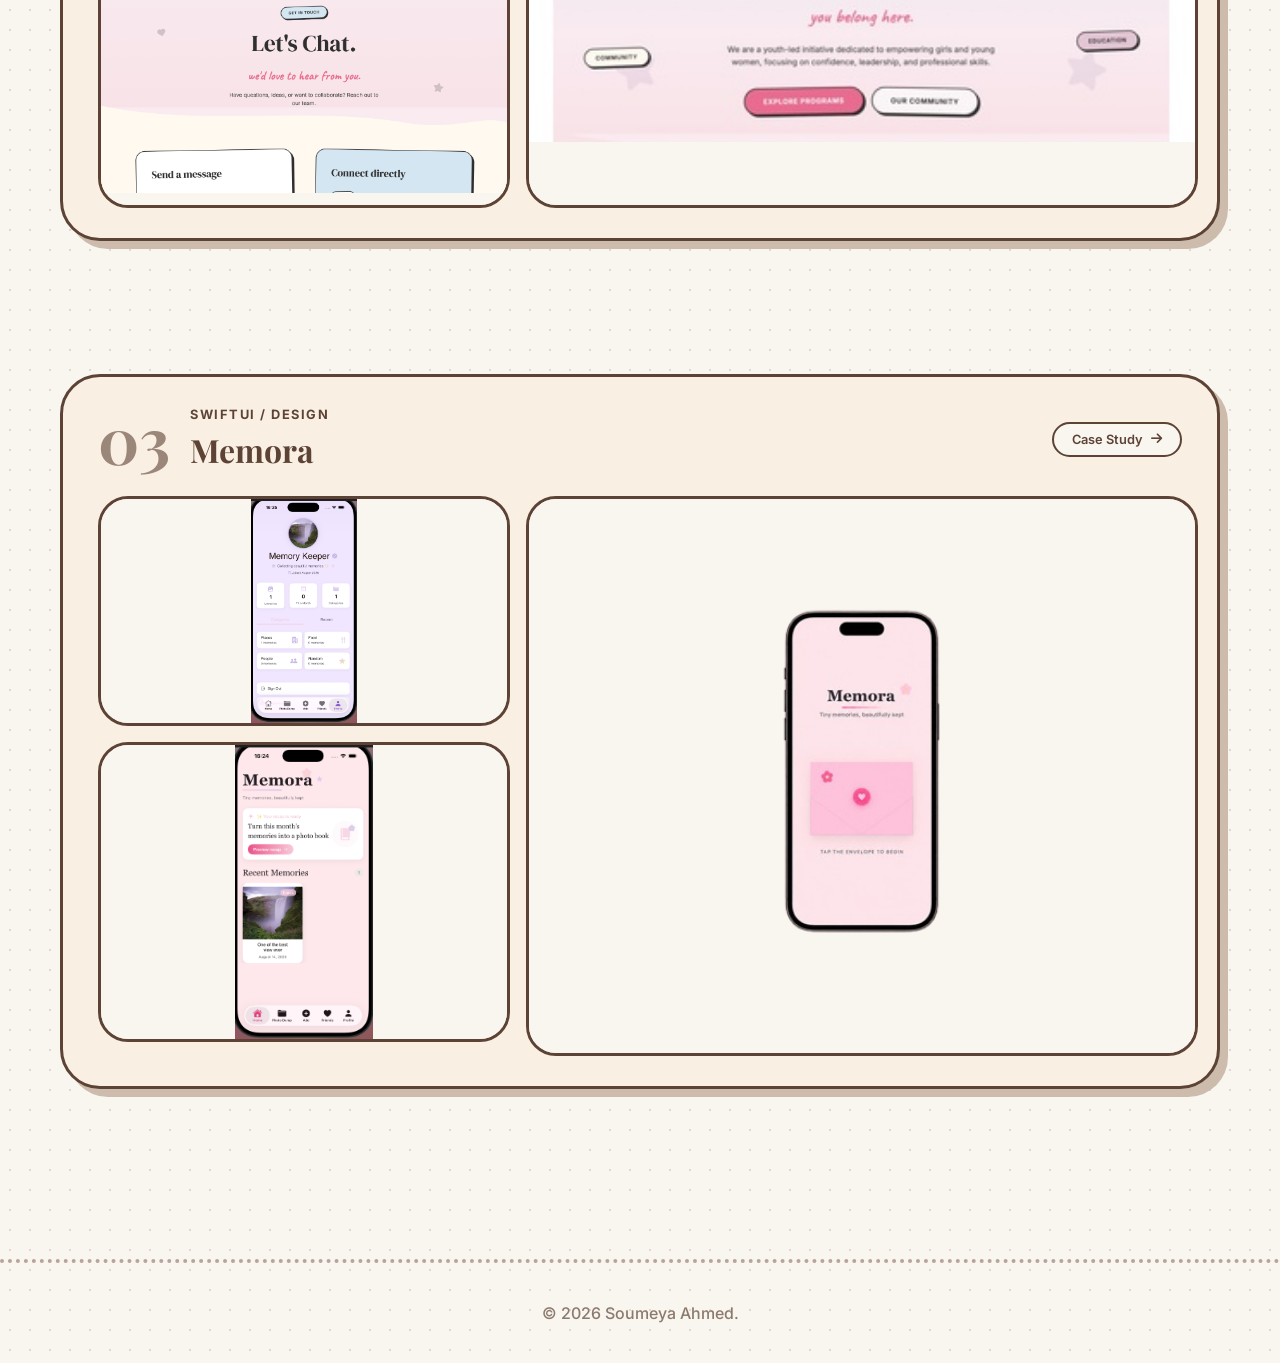
==== commit f64ce7b7: "Redesign the layout of the portfolio website to make it more visually appealing and user-friendly. U" ====
--- a/project.html
+++ b/project.html
@@ -70,6 +70,16 @@
     .project-stack-row .project-stack-card {
       min-height: 380px;
     }
+    /* FIX: add visible breathing room between stacked project boxes */
+    .project-stack-row {
+      padding-bottom: 48px;
+    }
+    .project-stack-row:last-child {
+      padding-bottom: 0;
+    }
+    .project-stack-card {
+      margin-bottom: 48px;
+    }
     @media (max-width: 700px) {
       .project-stack-images { flex-direction: column; }
       .project-stack-col-left, .project-stack-col-right { width: 100% !important; }
@@ -113,7 +123,6 @@
       <a href="index.html" class="back-link" style="display:inline-block; margin-bottom:20px; color:var(--text-light); text-decoration:none; font-weight:600;"><i class="fas fa-arrow-left"></i> Back to home</a>
       <div class="section-header">
         <h2 class="section-title">My Projects</h2>
-        <div class="washi-tape"></div>
       </div>
       <p class="project-page-subtitle" style="max-width:700px; margin-bottom:40px; color:var(--text-light);">
         A closer look at what I've built — from full-stack visualizations to a foundation's
--- a/style.css
+++ b/style.css
@@ -76,21 +76,7 @@
 
 /* ========== HERO ========== */
 .hero { min-height: 90vh; display: flex; align-items: center; padding: 100px 0; position: relative; }
-.sparkle { position: absolute; font-size: 2rem; color: var(--dark-pink); animation: floatStar 4s infinite ease-in-out; pointer-events: none; }
-.sparkle1 { top: 20%; left: 10%; }
-.sparkle2 { bottom: 30%; right: 10%; animation-delay: 2s; }
-.sparkle3 { top: 50%; right: 30%; animation-delay: 1s; font-size: 3rem; }
-.sparkle4 { top: 12%; right: 15%; animation-delay: 0.5s; font-size: 1.4rem; }
-.sparkle5 { top: 65%; left: 6%; animation-delay: 1.5s; font-size: 1.8rem; }
-.sparkle6 { top: 35%; left: 25%; animation-delay: 2.5s; font-size: 1.2rem; }
-.sparkle7 { bottom: 15%; left: 35%; animation-delay: 0.8s; font-size: 1.6rem; }
-.sparkle8 { top: 8%; left: 45%; animation-delay: 1.2s; font-size: 1.3rem; }
-.sparkle9 { bottom: 45%; right: 5%; animation-delay: 3s; font-size: 1.5rem; }
-.sparkle10 { top: 75%; right: 25%; animation-delay: 0.3s; font-size: 1.2rem; }
-.sparkle11 { top: 28%; right: 8%; animation-delay: 2.2s; font-size: 1.1rem; }
-.sparkle12 { bottom: 8%; right: 40%; animation-delay: 1.8s; font-size: 1.4rem; }
-.sparkle13 { top: 42%; left: 15%; animation-delay: 0.6s; font-size: 1.3rem; }
-.sparkle14 { bottom: 25%; left: 20%; animation-delay: 2.8s; font-size: 1.5rem; }
+
 @keyframes floatStar { 0%, 100% { transform: translateY(0) rotate(0deg); } 50% { transform: translateY(-20px) rotate(20deg); } }
 
 .hero-container { max-width: 1200px; margin: 0 auto; padding: 0 20px; display: grid; grid-template-columns: 1fr 1fr; gap: 50px; align-items: center; }
@@ -148,7 +134,7 @@
 .profile-img {
     width: 100%;
     height: 100%;
-    object-fit: contain;
+    object-fit: cover;
     border-radius: 26px;
     display: block;
     background: var(--bg-color);
@@ -774,11 +760,11 @@
         min-height: 120px !important;
     }
     
-   .project-stack-row[data-category="swiftui"] .project-stack-img-full {
-    height: clamp(340px, 44vw, 560px) !important;
-    min-height: clamp(340px, 44vw, 560px) !important;
-    aspect-ratio: auto !important;
-}
+    .project-stack-row[data-category="swiftui"] .project-stack-img-full {
+        height: clamp(340px, 44vw, 560px) !important;  /* Fixed height */
+        min-height: clamp(340px, 44vw, 560px) !important;
+        aspect-ratio: auto !important;
+    }
 }
 
 /* ============================================ */
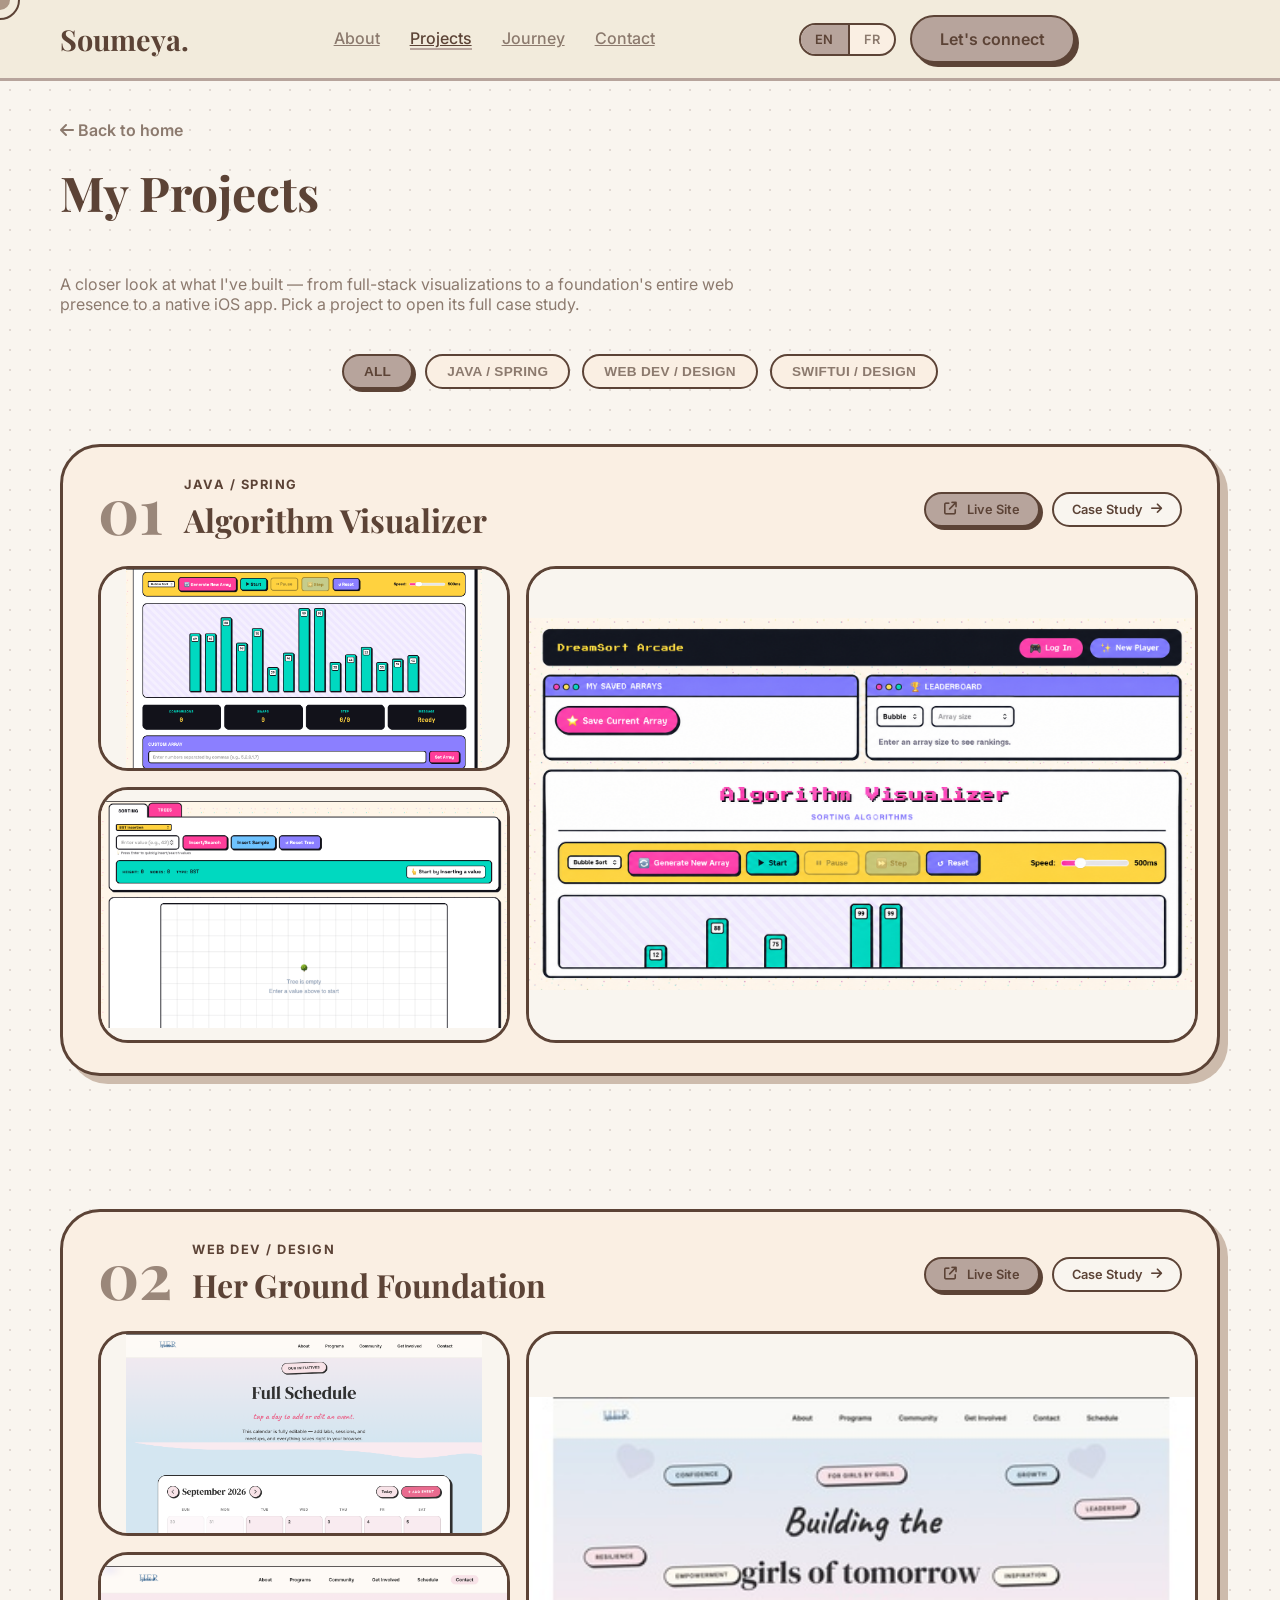
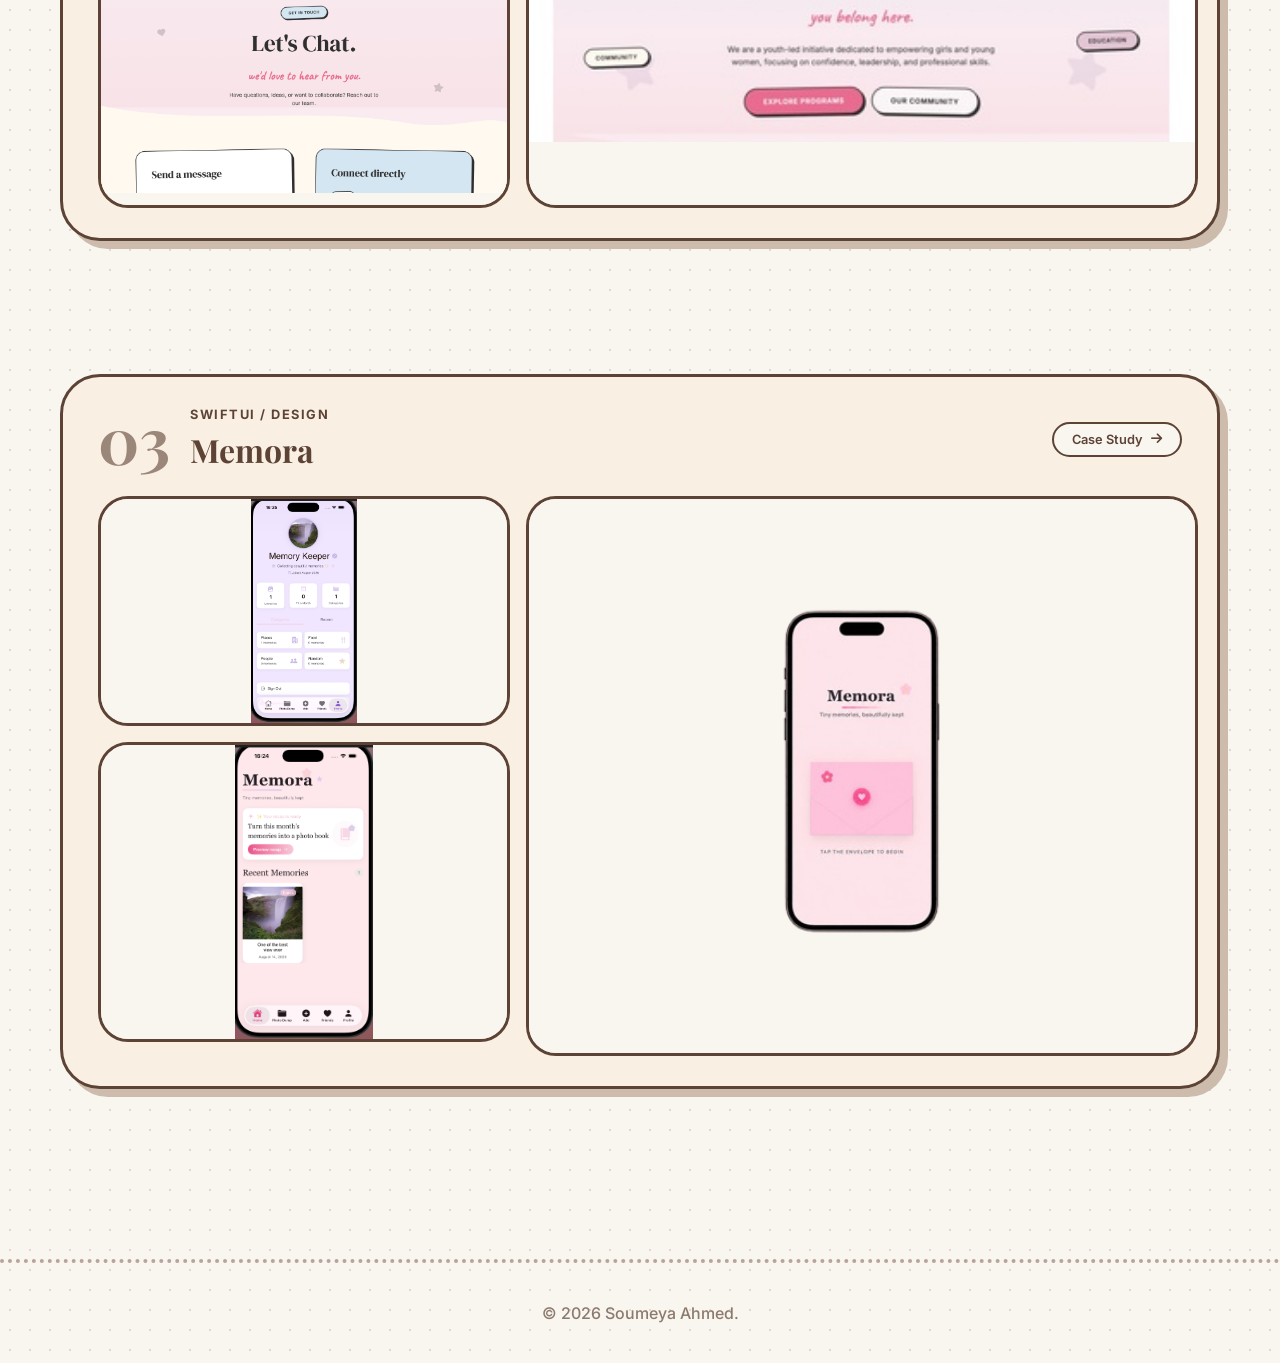
==== commit dcefe3eb: "added i18n.js and translations.js for internationalization support" ====
--- a/project.html
+++ b/project.html
@@ -103,13 +103,21 @@
         <div class="nav-logo"><span class="logo-text">Soumeya.</span></div>
       </a>
       <div class="nav-links" id="navLinks">
-        <a href="index.html#about" class="nav-link">About</a>
-        <a href="project.html" class="nav-link active">Projects</a>
-        <a href="index.html#experience" class="nav-link">Journey</a>
-        <a href="index.html#contact" class="nav-link">Contact</a>
+        <a href="index.html#about" class="nav-link" data-i18n="nav.about">About</a>
+        <a href="project.html" class="nav-link active" data-i18n="nav.projects">Projects</a>
+        <a href="index.html#experience" class="nav-link" data-i18n="nav.journey">Journey</a>
+        <a href="index.html#contact" class="nav-link" data-i18n="nav.contact">Contact</a>
+        <div class="lang-toggle lang-toggle-mobile" role="group" aria-label="Language / Langue">
+          <button type="button" class="lang-btn" data-lang="en">EN</button>
+          <button type="button" class="lang-btn" data-lang="fr">FR</button>
+        </div>
       </div>
       <div class="nav-cta">
-        <a href="index.html#contact" class="btn-aesthetic"> Let's connect</a>
+        <div class="lang-toggle" role="group" aria-label="Language / Langue">
+          <button type="button" class="lang-btn" data-lang="en">EN</button>
+          <button type="button" class="lang-btn" data-lang="fr">FR</button>
+        </div>
+        <a href="index.html#contact" class="btn-aesthetic" data-i18n="nav.connect">Let's connect</a>
       </div>
       <div class="nav-toggle" id="navToggle">
         <span></span><span></span><span></span>
@@ -120,16 +128,16 @@
   <!-- ========== PAGE HERO ========== -->
   <section class="project-page-hero" style="padding-top: 120px;">
     <div class="container">
-      <a href="index.html" class="back-link" style="display:inline-block; margin-bottom:20px; color:var(--text-light); text-decoration:none; font-weight:600;"><i class="fas fa-arrow-left"></i> Back to home</a>
+      <a href="index.html" class="back-link" style="display:inline-block; margin-bottom:20px; color:var(--text-light); text-decoration:none; font-weight:600;"><i class="fas fa-arrow-left"></i> <span data-i18n="projectlisting.backHome">Back to home</span></a>
       <div class="section-header">
-        <h2 class="section-title">My Projects</h2>
-      </div>
-      <p class="project-page-subtitle" style="max-width:700px; margin-bottom:40px; color:var(--text-light);">
+        <h2 class="section-title" data-i18n="projectlisting.title">My Projects</h2>
+      </div>
+      <p class="project-page-subtitle" style="max-width:700px; margin-bottom:40px; color:var(--text-light);" data-i18n="projectlisting.subtitle">
         A closer look at what I've built — from full-stack visualizations to a foundation's
         entire web presence to a native iOS app. Pick a project to open its full case study.
       </p>
       <div class="filter-tabs" id="filterTabs">
-        <button class="filter-tab active" data-filter="all">ALL</button>
+        <button class="filter-tab active" data-filter="all" data-i18n="projectlisting.filterAll">ALL</button>
         <button class="filter-tab" data-filter="java-spring">JAVA / SPRING</button>
         <button class="filter-tab" data-filter="web-dev">WEB DEV / DESIGN</button>
         <button class="filter-tab" data-filter="swiftui">SWIFTUI / DESIGN</button>
@@ -154,8 +162,8 @@
                 </div>
               </div>
               <div class="project-stack-actions">
-                <a href="https://algorithm-vism.netlify.app" target="_blank" rel="noopener" class="btn-aesthetic btn-small"><i class="fas fa-arrow-up-right-from-square"></i> Live Site</a>
-                <a href="Project1.html" class="project-stack-case">Case Study <i class="fas fa-arrow-right"></i></a>
+                <a href="https://algorithm-vism.netlify.app" target="_blank" rel="noopener" class="btn-aesthetic btn-small"><i class="fas fa-arrow-up-right-from-square"></i> <span data-i18n="projectlisting.liveSite">Live Site</span></a>
+                <a href="Project1.html" class="project-stack-case"><span data-i18n="projectlisting.caseStudy">Case Study</span> <i class="fas fa-arrow-right"></i></a>
               </div>
             </div>
             <a href="Project1.html" class="project-stack-images">
@@ -191,8 +199,8 @@
                 </div>
               </div>
               <div class="project-stack-actions">
-                <a href="https://herground.netlify.app" target="_blank" rel="noopener" class="btn-aesthetic btn-small"><i class="fas fa-arrow-up-right-from-square"></i> Live Site</a>
-                <a href="Project2.html" class="project-stack-case">Case Study <i class="fas fa-arrow-right"></i></a>
+                <a href="https://herground.netlify.app" target="_blank" rel="noopener" class="btn-aesthetic btn-small"><i class="fas fa-arrow-up-right-from-square"></i> <span data-i18n="projectlisting.liveSite">Live Site</span></a>
+                <a href="Project2.html" class="project-stack-case"><span data-i18n="projectlisting.caseStudy">Case Study</span> <i class="fas fa-arrow-right"></i></a>
               </div>
             </div>
             <a href="Project2.html" class="project-stack-images">
@@ -228,7 +236,7 @@
                 </div>
               </div>
               <div class="project-stack-actions">
-                <a href="Project3.html" class="project-stack-case">Case Study <i class="fas fa-arrow-right"></i></a>
+                <a href="Project3.html" class="project-stack-case"><span data-i18n="projectlisting.caseStudy">Case Study</span> <i class="fas fa-arrow-right"></i></a>
               </div>
             </div>
             <a href="Project3.html" class="project-stack-images">
@@ -263,7 +271,9 @@
     </div>
   </footer>
 
-  <button class="scroll-top" id="scrollTop"><i class="fas fa-arrow-up"></i></button>
+  <button class="scroll-top" id="scrollTop" data-i18n-aria="nav.scrollTop" aria-label="Scroll to top"><i class="fas fa-arrow-up"></i></button>
+  <script src="translations.js"></script>
+  <script src="i18n.js"></script>
   <script src="script.js"></script>
 </body>
 </html>
--- a/style.css
+++ b/style.css
@@ -57,9 +57,27 @@
 .nav-container { max-width: 1200px; margin: 0 auto; padding: 0 20px; display: flex; justify-content: space-between; align-items: center; }
 .nav-logo .logo-text { font-family: var(--font-serif); font-size: 1.8rem; color: var(--text-main); font-weight: 700; }
 .nav-links { display: flex; gap: 30px; }
-.nav-link { color: var(--text-light); font-weight: 500; transition: 0.3s; position: relative; }
+.nav-link { color: var(--text-light); font-weight: 500; transition: 0.3s; position: relative; white-space: nowrap; }
 .nav-link:hover { color: var(--dark-pink); transform: translateY(-2px); }
 .nav-link.active { color: var(--text-main); border-bottom: 2px solid var(--main-pink); }
+
+/* ========== LANGUAGE TOGGLE ========== */
+.nav-cta { display: flex; align-items: center; gap: 14px; }
+.lang-toggle {
+    display: inline-flex; align-items: center;
+    border: 2px solid var(--text-main); border-radius: 20px;
+    background: var(--card-bg); overflow: hidden;
+}
+.lang-btn {
+    background: transparent; border: none; cursor: pointer;
+    font-family: var(--font-sans); font-weight: 600; font-size: 0.8rem;
+    letter-spacing: 0.3px; color: var(--text-light);
+    padding: 7px 14px; transition: 0.2s ease;
+}
+.lang-btn + .lang-btn { border-left: 2px solid var(--text-main); }
+.lang-btn:hover { color: var(--text-main); }
+.lang-btn.active { background: var(--main-pink); color: var(--text-main); }
+.lang-toggle-mobile { display: none; margin-top: 16px; }
 
 /* ========== BUTTONS ========== */
 .btn-aesthetic {
@@ -478,6 +496,8 @@
     .nav-links.open { display: flex; }
     .nav-toggle { display: flex; flex-direction: column; gap: 5px; cursor: pointer; }
     .nav-toggle span { width: 25px; height: 3px; background: var(--text-main); }
+    .nav-cta .btn-aesthetic { padding: 10px 18px; font-size: 0.85rem; }
+    .lang-toggle-mobile { display: inline-flex; }
 }
 /* ========== PROJECT STACK (sticky, scaling cards) ========== */
 .project-stack { display: flex; flex-direction: column; }
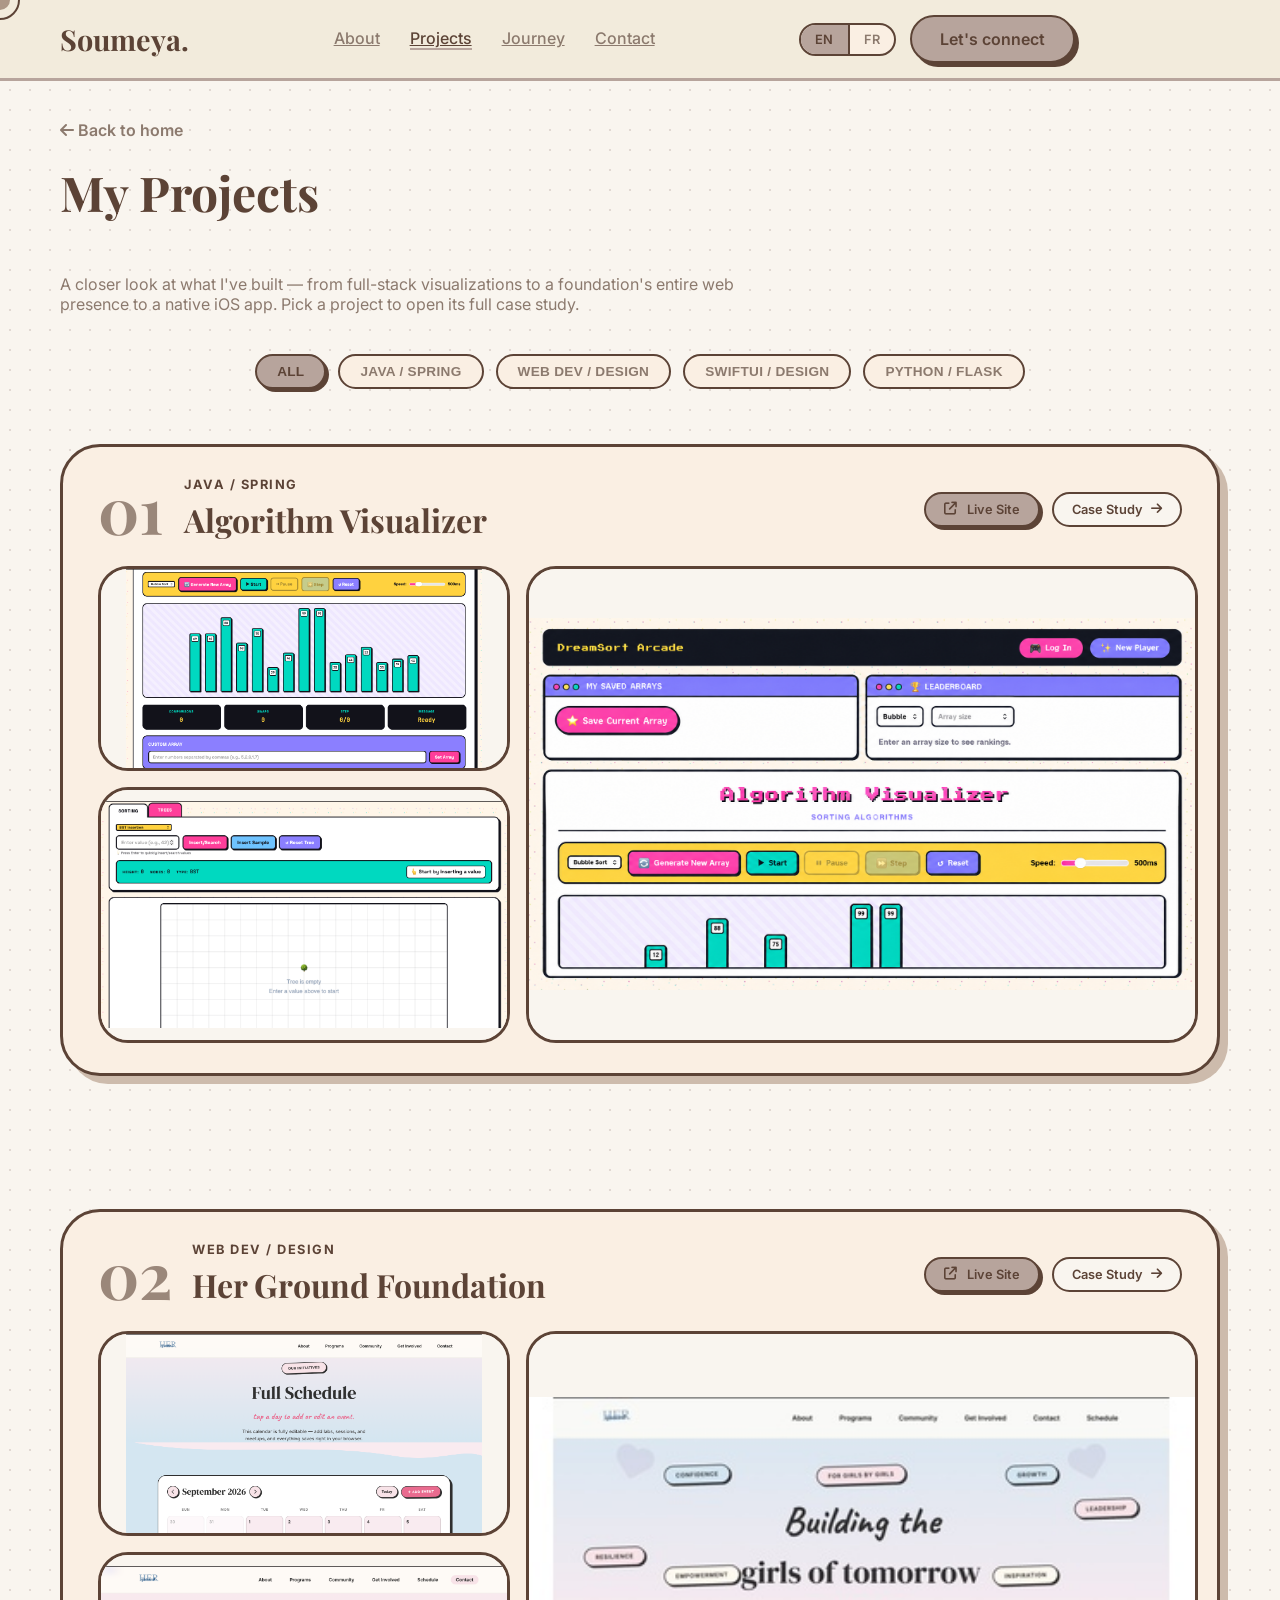
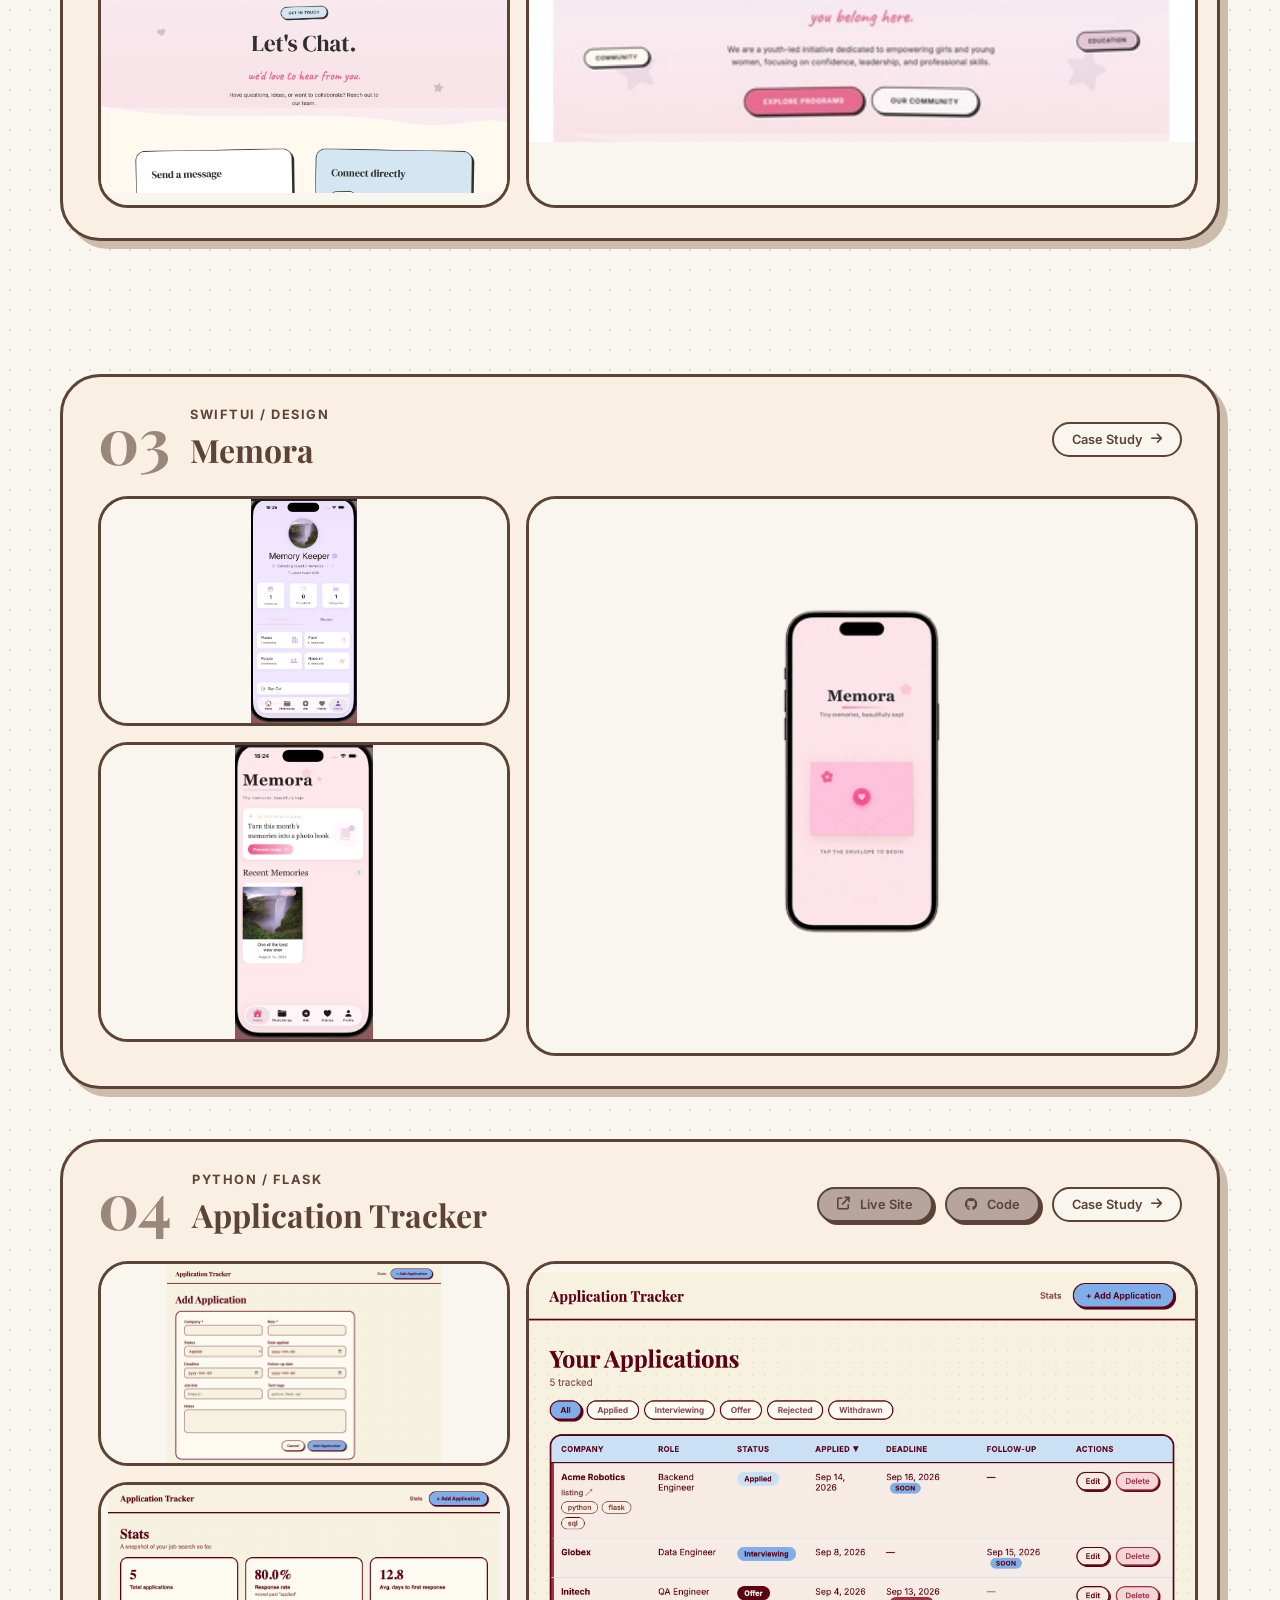
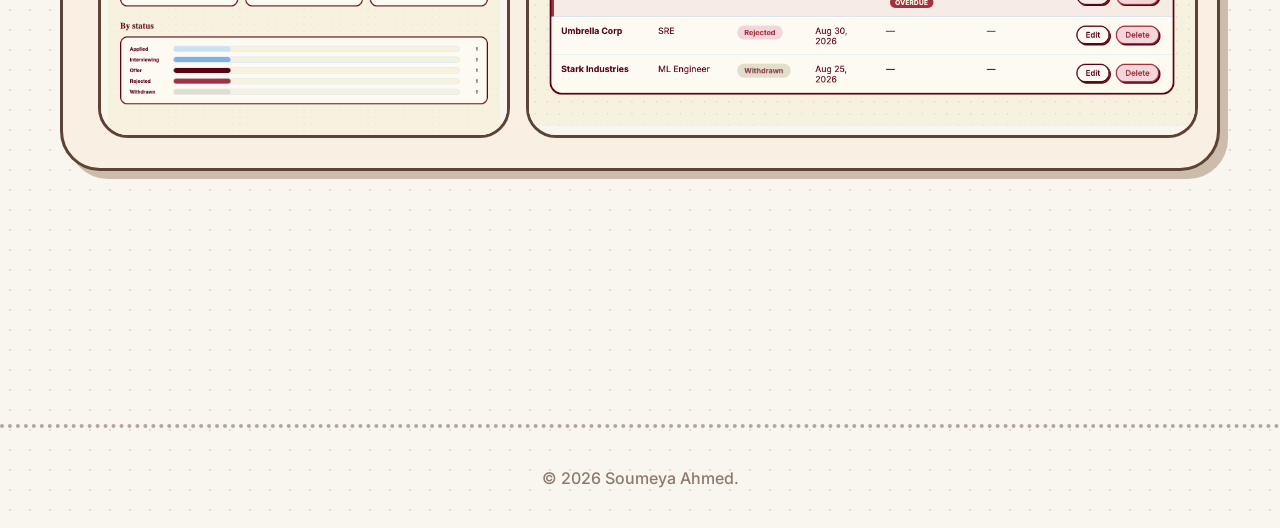
==== commit c486449d: "added new project "Application Trackers" to the project listing with live site and code links, and u" ====
--- a/project.html
+++ b/project.html
@@ -141,6 +141,7 @@
         <button class="filter-tab" data-filter="java-spring">JAVA / SPRING</button>
         <button class="filter-tab" data-filter="web-dev">WEB DEV / DESIGN</button>
         <button class="filter-tab" data-filter="swiftui">SWIFTUI / DESIGN</button>
+        <button class="filter-tab" data-filter="python-flask">PYTHON / FLASK</button>
       </div>
     </div>
   </section>
@@ -260,6 +261,44 @@
           </div>
         </div>
 
+        <!-- 04 : Application Tracker -->
+        <div class="project-stack-row" data-category="python-flask">
+          <div class="project-stack-card">
+            <div class="project-stack-header">
+              <div class="project-stack-heading">
+                <span class="project-stack-number">04</span>
+                <div>
+                  <p class="project-stack-category">Python / Flask</p>
+                  <h3 class="project-stack-title">Application Tracker</h3>
+                </div>
+              </div>
+              <div class="project-stack-actions">
+                <a href="https://application-trackers-production.up.railway.app" target="_blank" rel="noopener" class="btn-aesthetic btn-small"><i class="fas fa-arrow-up-right-from-square"></i> <span data-i18n="projectlisting.liveSite">Live Site</span></a>
+                <a href="https://github.com/Soumeya0/Application_trackers" target="_blank" rel="noopener" class="btn-aesthetic btn-small"><i class="fab fa-github"></i> <span data-i18n="case.code">Code</span></a>
+                <a href="Project4.html" class="project-stack-case"><span data-i18n="projectlisting.caseStudy">Case Study</span> <i class="fas fa-arrow-right"></i></a>
+              </div>
+            </div>
+            <a href="Project4.html" class="project-stack-images">
+              <div class="project-stack-col-left">
+                <div class="project-stack-img project-stack-img-tall accent-yellow">
+                  <img src="projects/apptracker-2.png" alt="Application Tracker preview 1" onerror="this.style.display='none'">
+                  <i class="fas fa-list-check project-stack-placeholder-icon"></i>
+                </div>
+                <div class="project-stack-img project-stack-img-short accent-purple">
+                  <img src="projects/apptracker-3.png" alt="Application Tracker preview 2" onerror="this.style.display='none'">
+                  <i class="fas fa-chart-pie project-stack-placeholder-icon"></i>
+                </div>
+              </div>
+              <div class="project-stack-col-right">
+                <div class="project-stack-img project-stack-img-full accent-pink">
+                  <img src="projects/apptracker-1.png" alt="Application Tracker preview 3" onerror="this.style.display='none'">
+                  <i class="fas fa-briefcase project-stack-placeholder-icon"></i>
+                </div>
+              </div>
+            </a>
+          </div>
+        </div>
+
       </div>
     </div>
   </section>
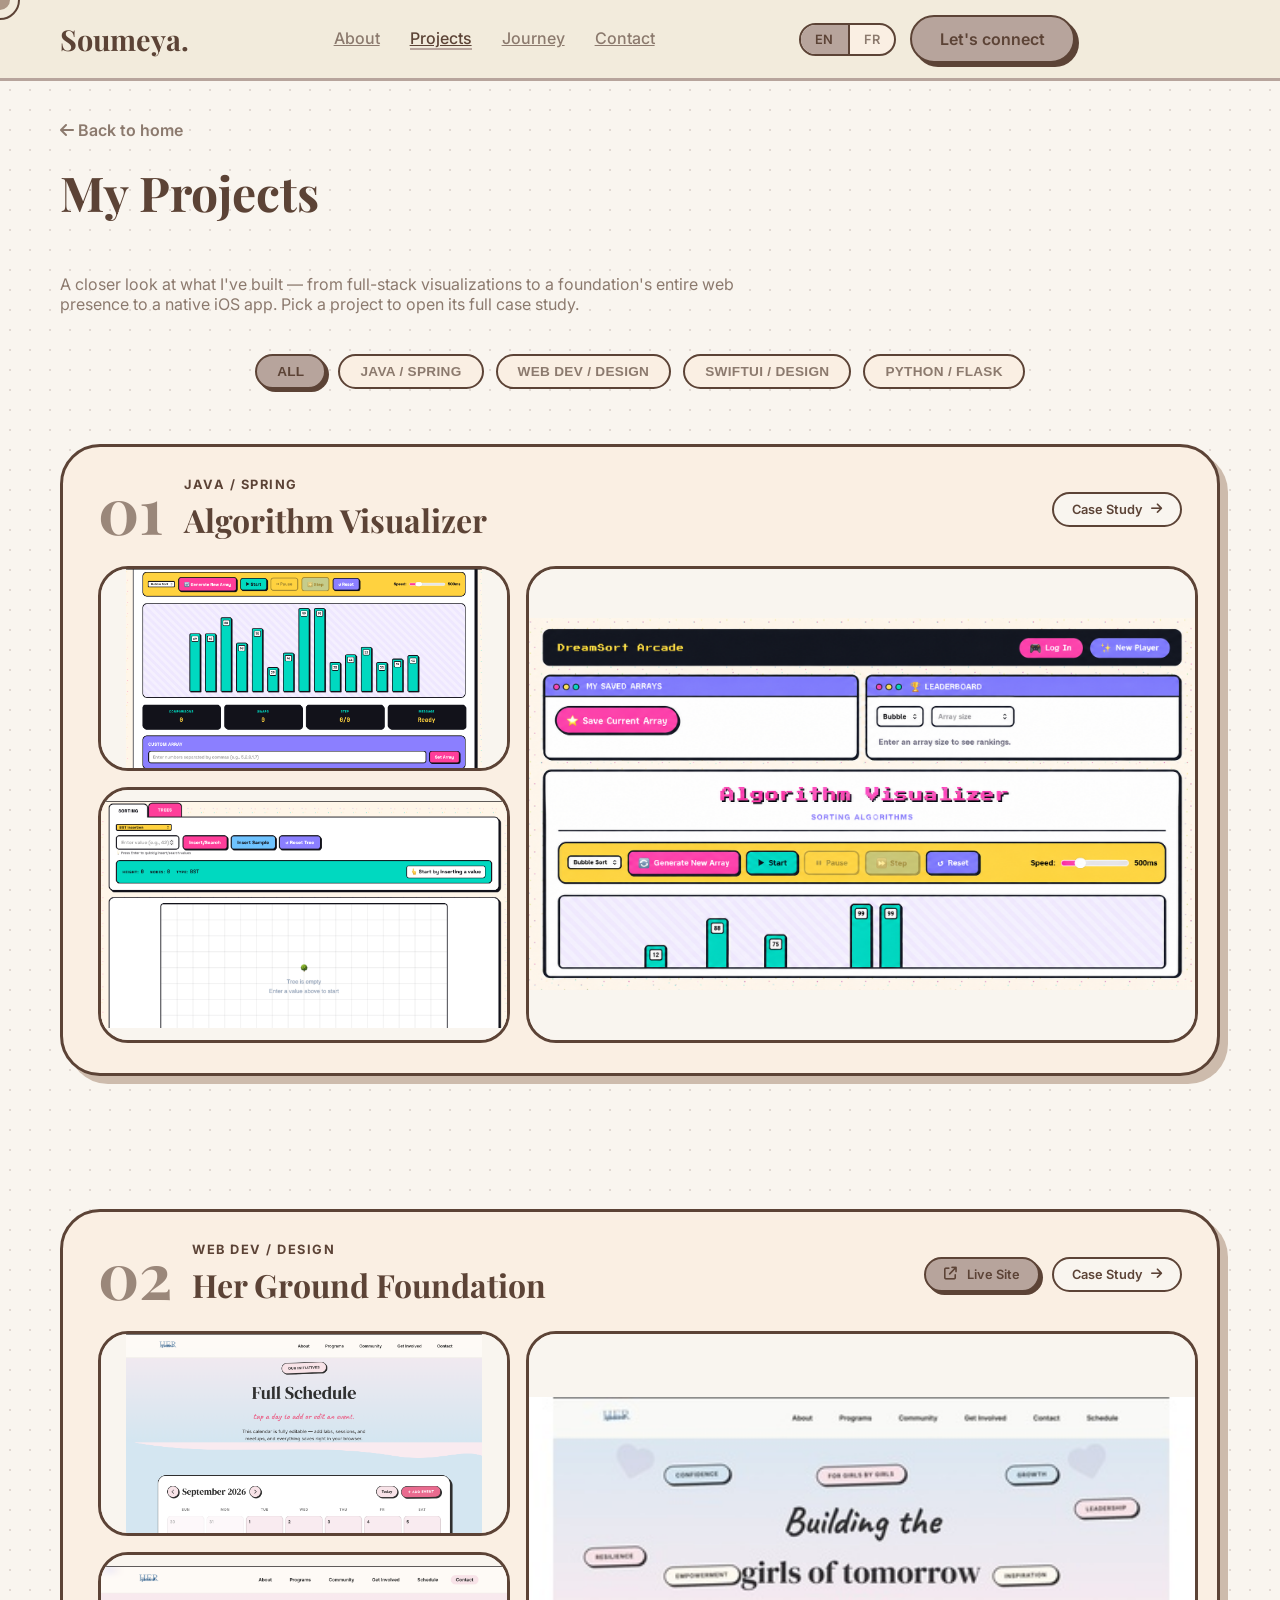
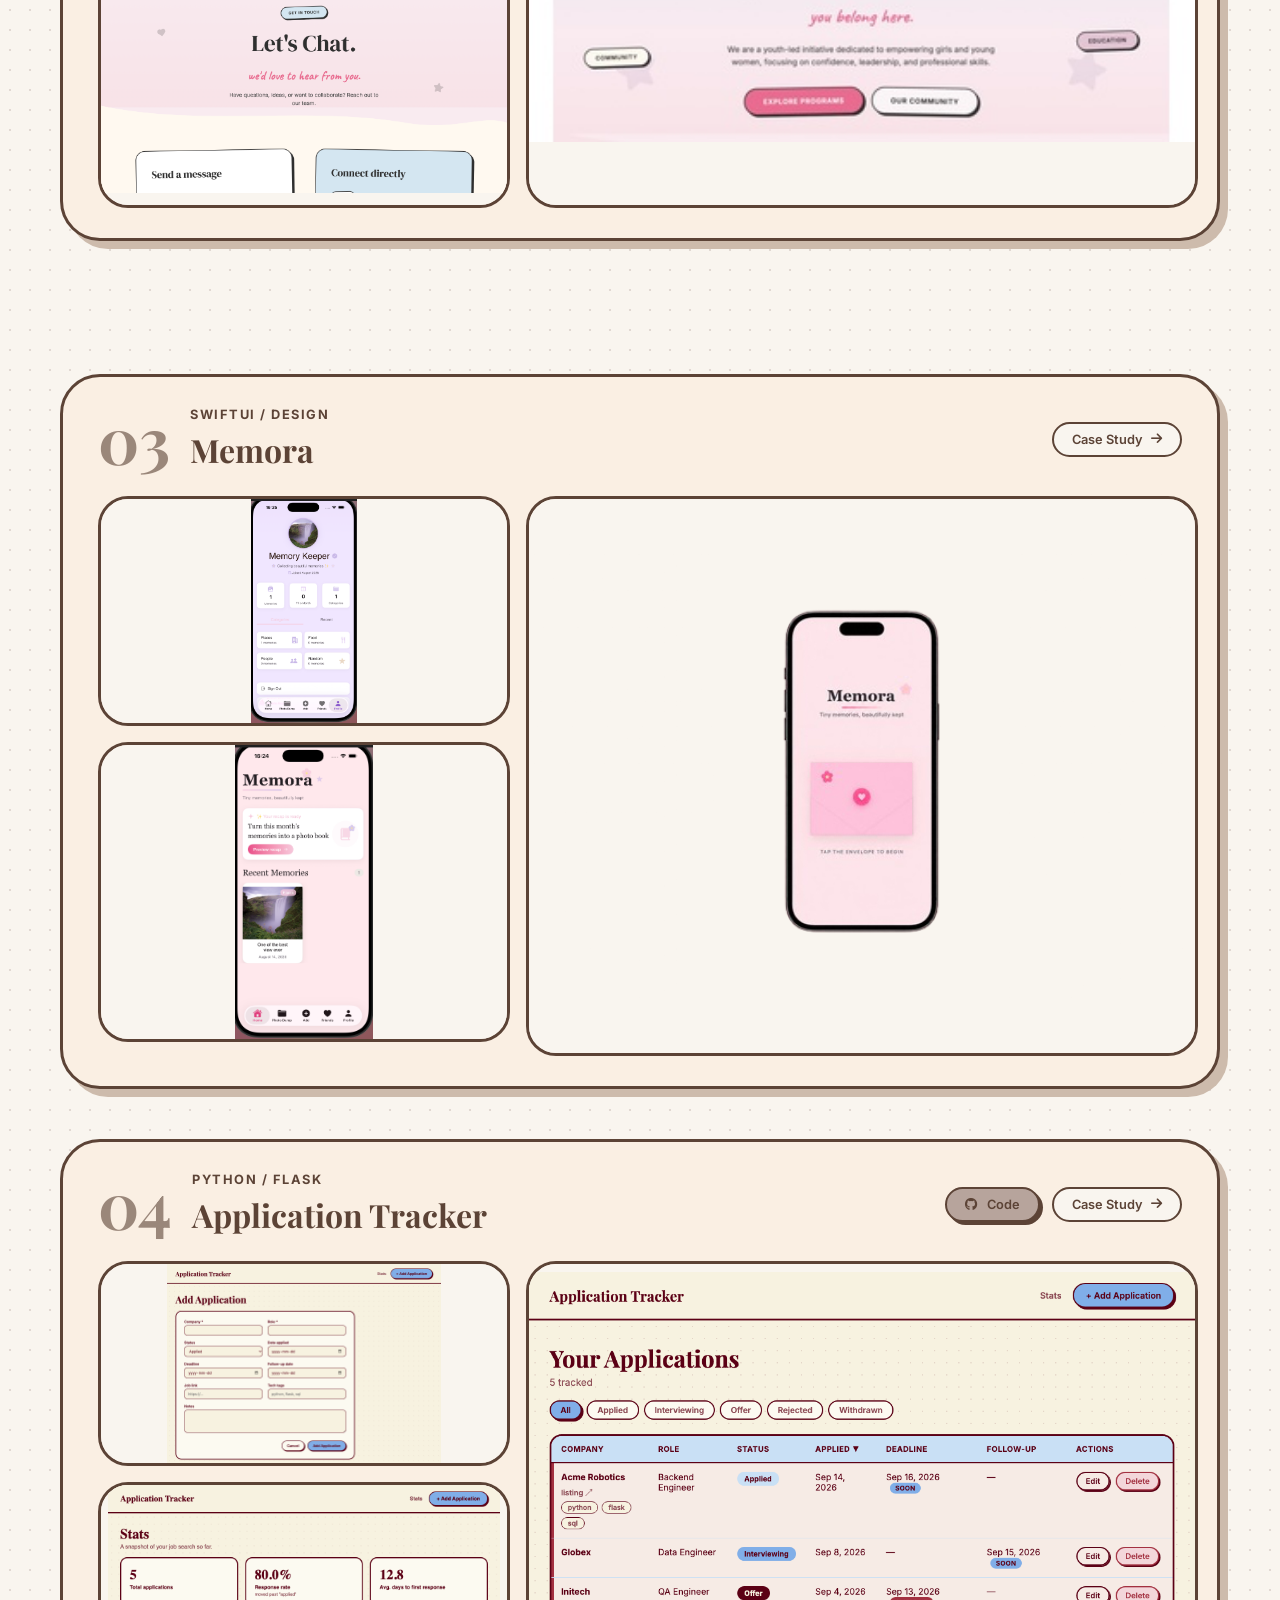
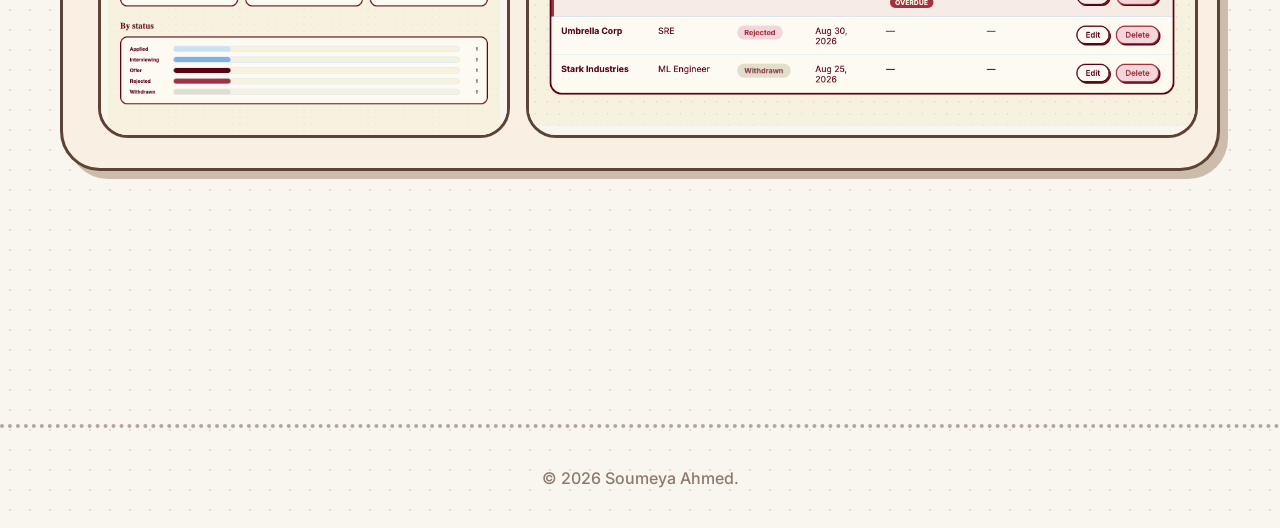
==== commit 70fff87d: "Remove dead demo links, fix wording, update project descriptions" ====
--- a/project.html
+++ b/project.html
@@ -163,7 +163,6 @@
                 </div>
               </div>
               <div class="project-stack-actions">
-                <a href="https://algorithm-vism.netlify.app" target="_blank" rel="noopener" class="btn-aesthetic btn-small"><i class="fas fa-arrow-up-right-from-square"></i> <span data-i18n="projectlisting.liveSite">Live Site</span></a>
                 <a href="Project1.html" class="project-stack-case"><span data-i18n="projectlisting.caseStudy">Case Study</span> <i class="fas fa-arrow-right"></i></a>
               </div>
             </div>
@@ -273,7 +272,6 @@
                 </div>
               </div>
               <div class="project-stack-actions">
-                <a href="https://application-trackers-production.up.railway.app" target="_blank" rel="noopener" class="btn-aesthetic btn-small"><i class="fas fa-arrow-up-right-from-square"></i> <span data-i18n="projectlisting.liveSite">Live Site</span></a>
                 <a href="https://github.com/Soumeya0/Application_trackers" target="_blank" rel="noopener" class="btn-aesthetic btn-small"><i class="fab fa-github"></i> <span data-i18n="case.code">Code</span></a>
                 <a href="Project4.html" class="project-stack-case"><span data-i18n="projectlisting.caseStudy">Case Study</span> <i class="fas fa-arrow-right"></i></a>
               </div>
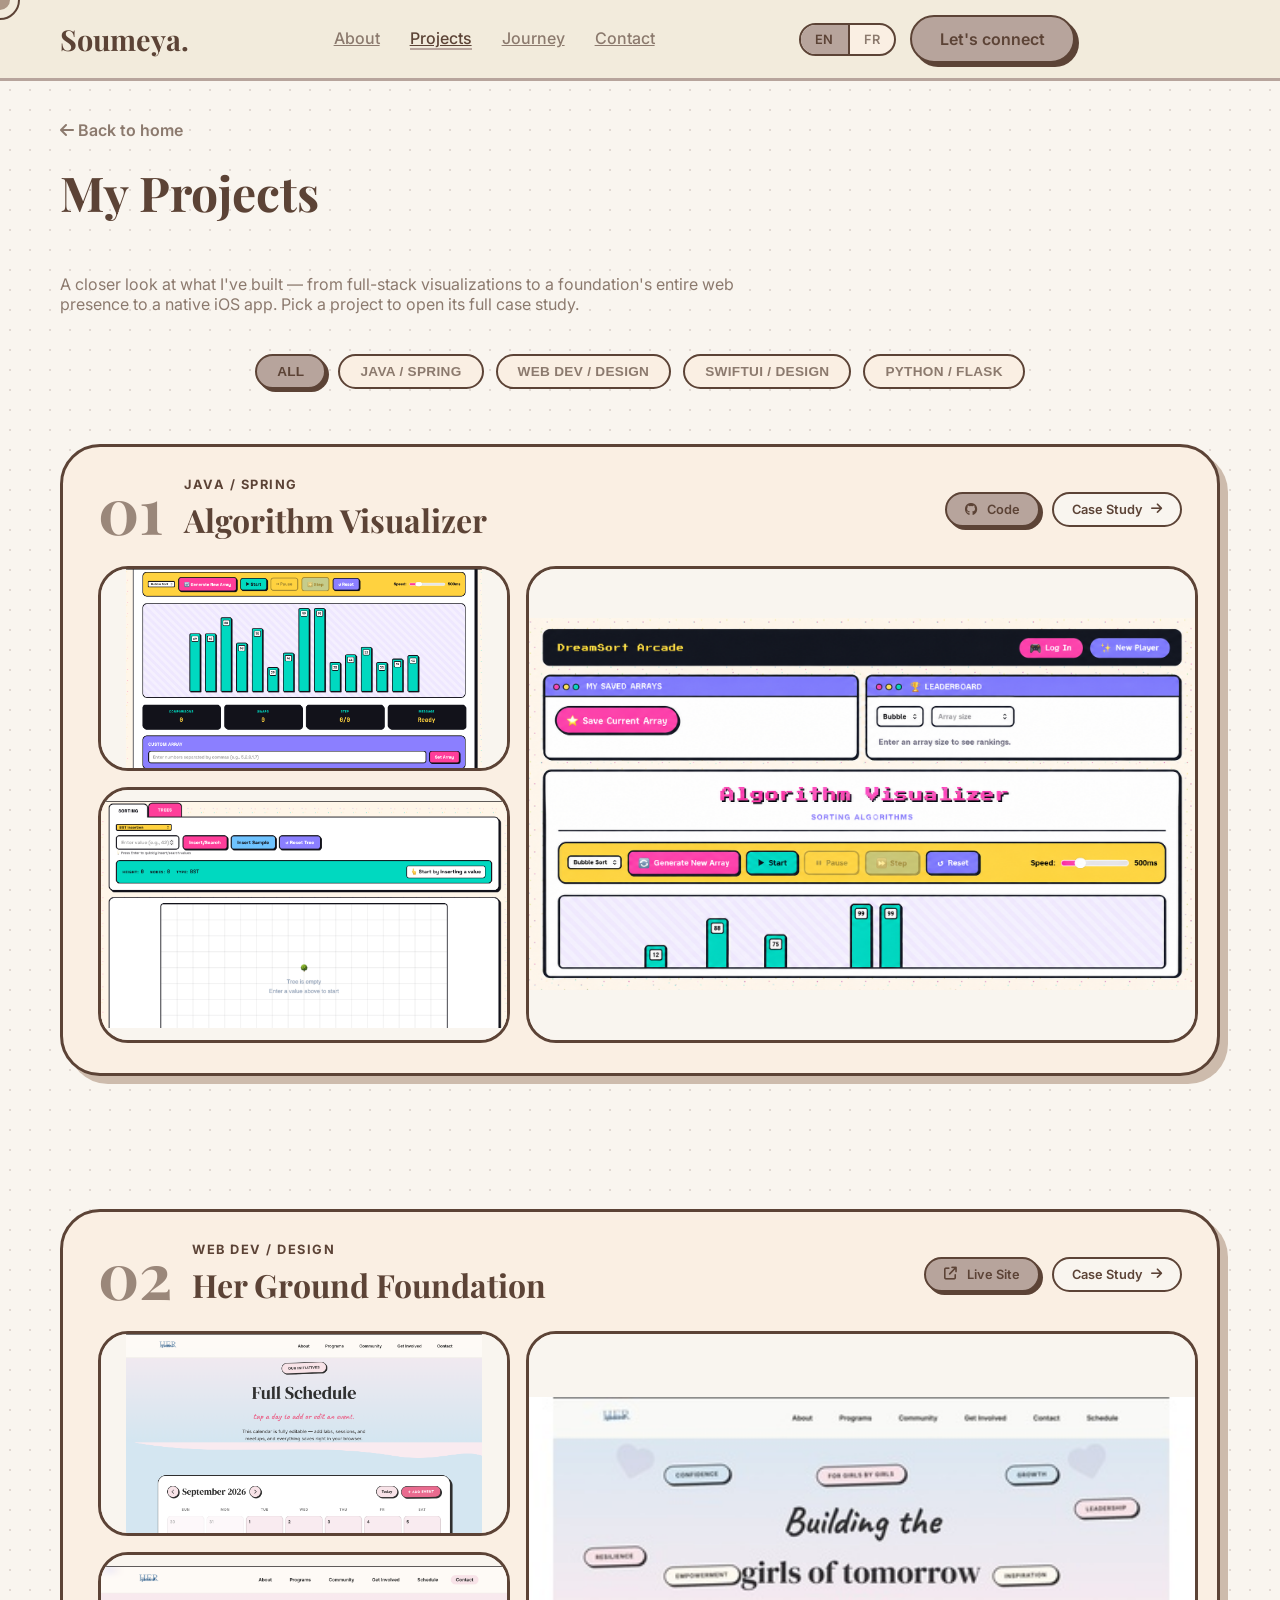
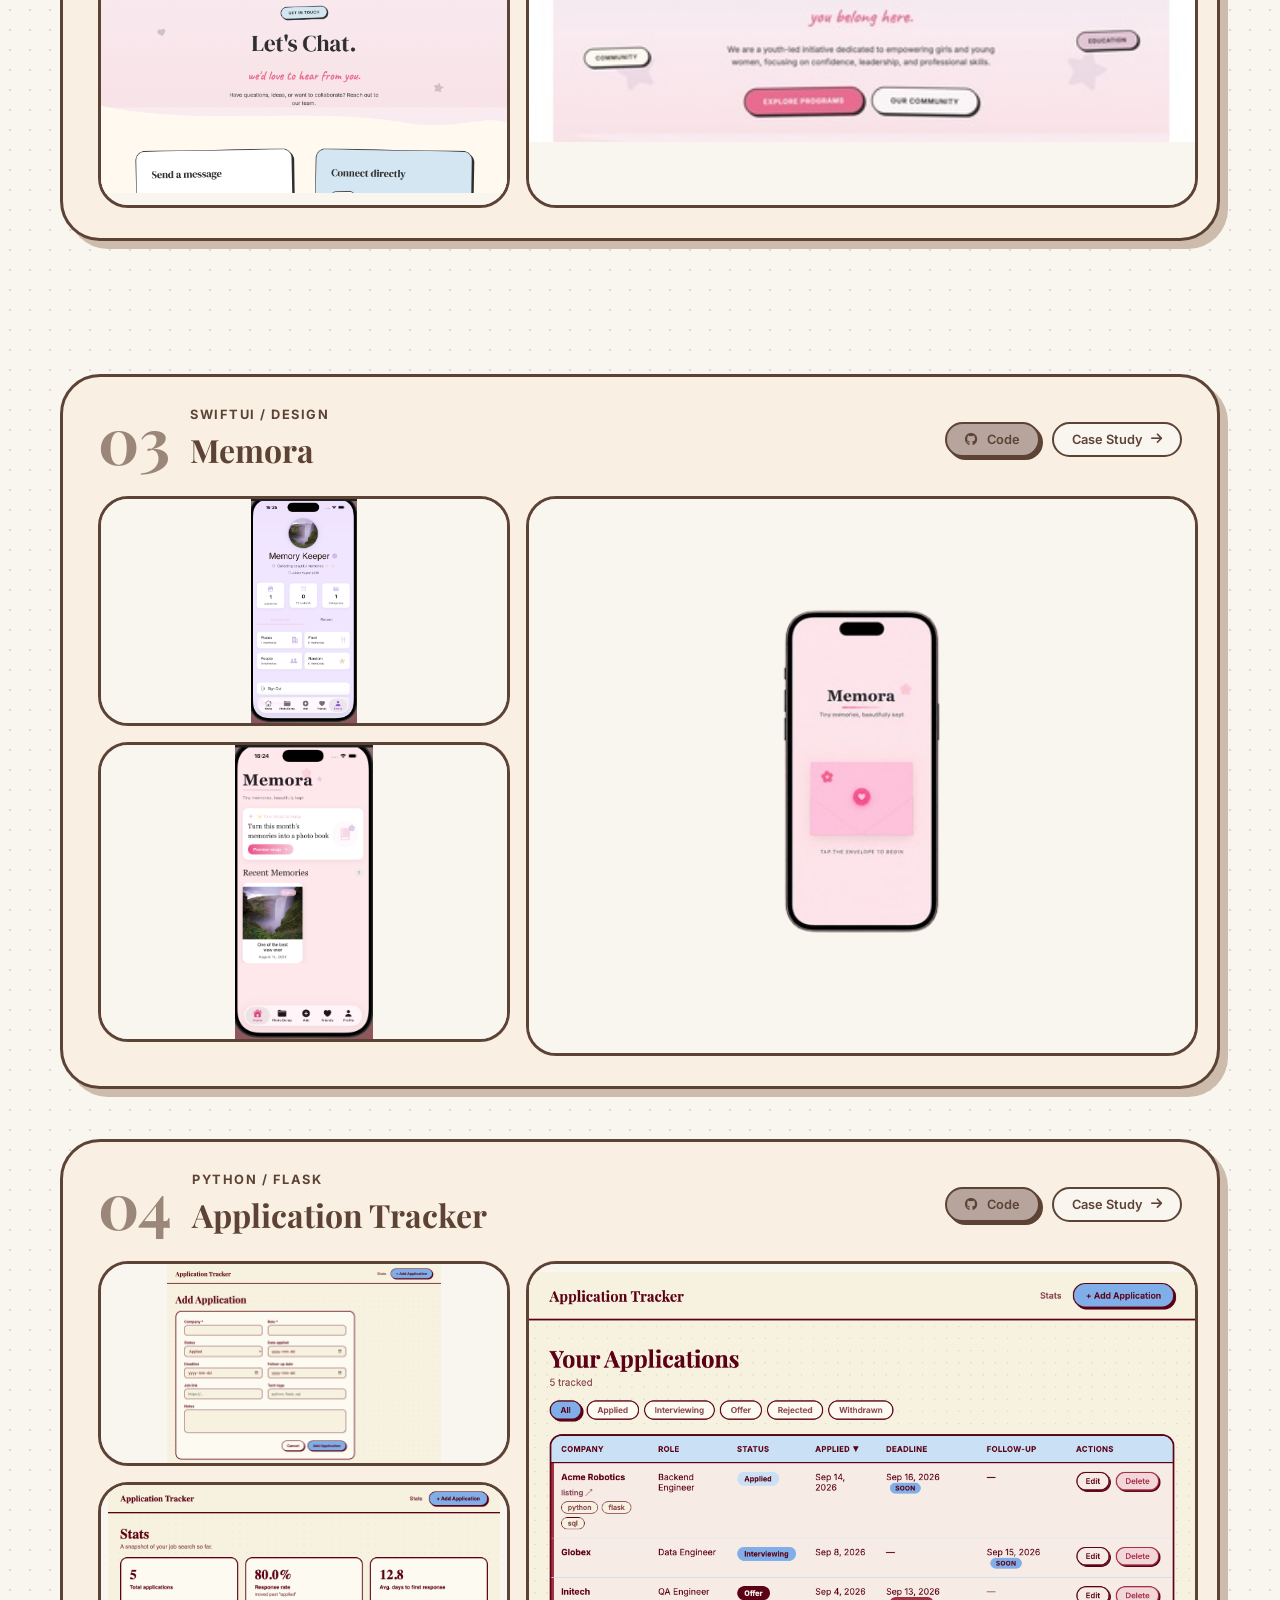
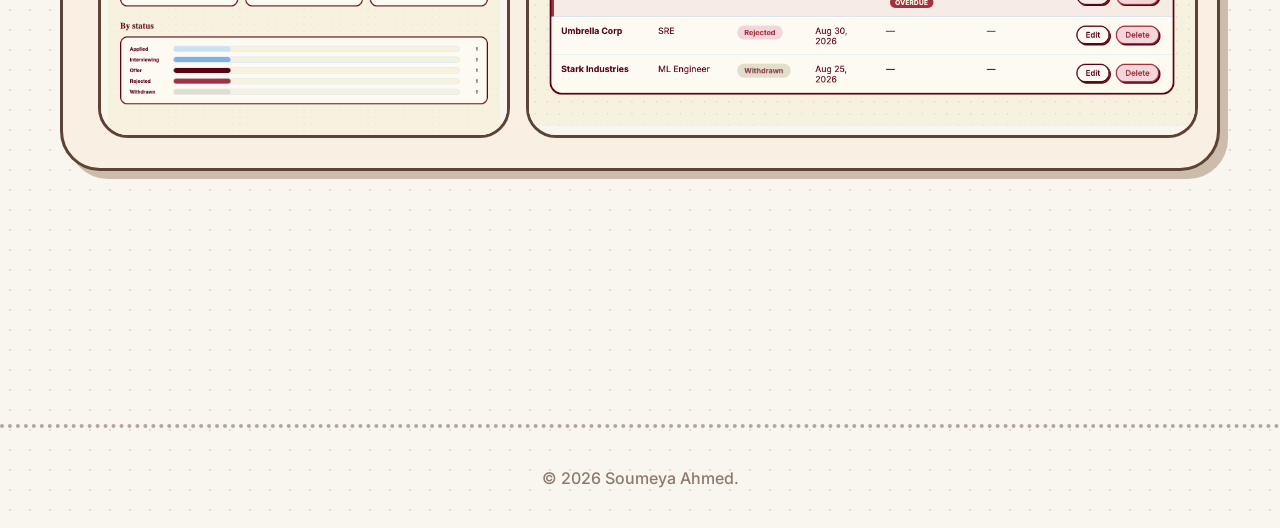
==== commit ef63e0a6: "Add Code links to Algorithm Visualizer and Memora cards" ====
--- a/project.html
+++ b/project.html
@@ -163,6 +163,7 @@
                 </div>
               </div>
               <div class="project-stack-actions">
+                <a href="https://github.com/Soumeya0/algorithm-visualizer" target="_blank" rel="noopener" class="btn-aesthetic btn-small"><i class="fab fa-github"></i> <span data-i18n="case.code">Code</span></a>
                 <a href="Project1.html" class="project-stack-case"><span data-i18n="projectlisting.caseStudy">Case Study</span> <i class="fas fa-arrow-right"></i></a>
               </div>
             </div>
@@ -236,6 +237,7 @@
                 </div>
               </div>
               <div class="project-stack-actions">
+                <a href="https://github.com/Soumeya0/Memora" target="_blank" rel="noopener" class="btn-aesthetic btn-small"><i class="fab fa-github"></i> <span data-i18n="case.code">Code</span></a>
                 <a href="Project3.html" class="project-stack-case"><span data-i18n="projectlisting.caseStudy">Case Study</span> <i class="fas fa-arrow-right"></i></a>
               </div>
             </div>
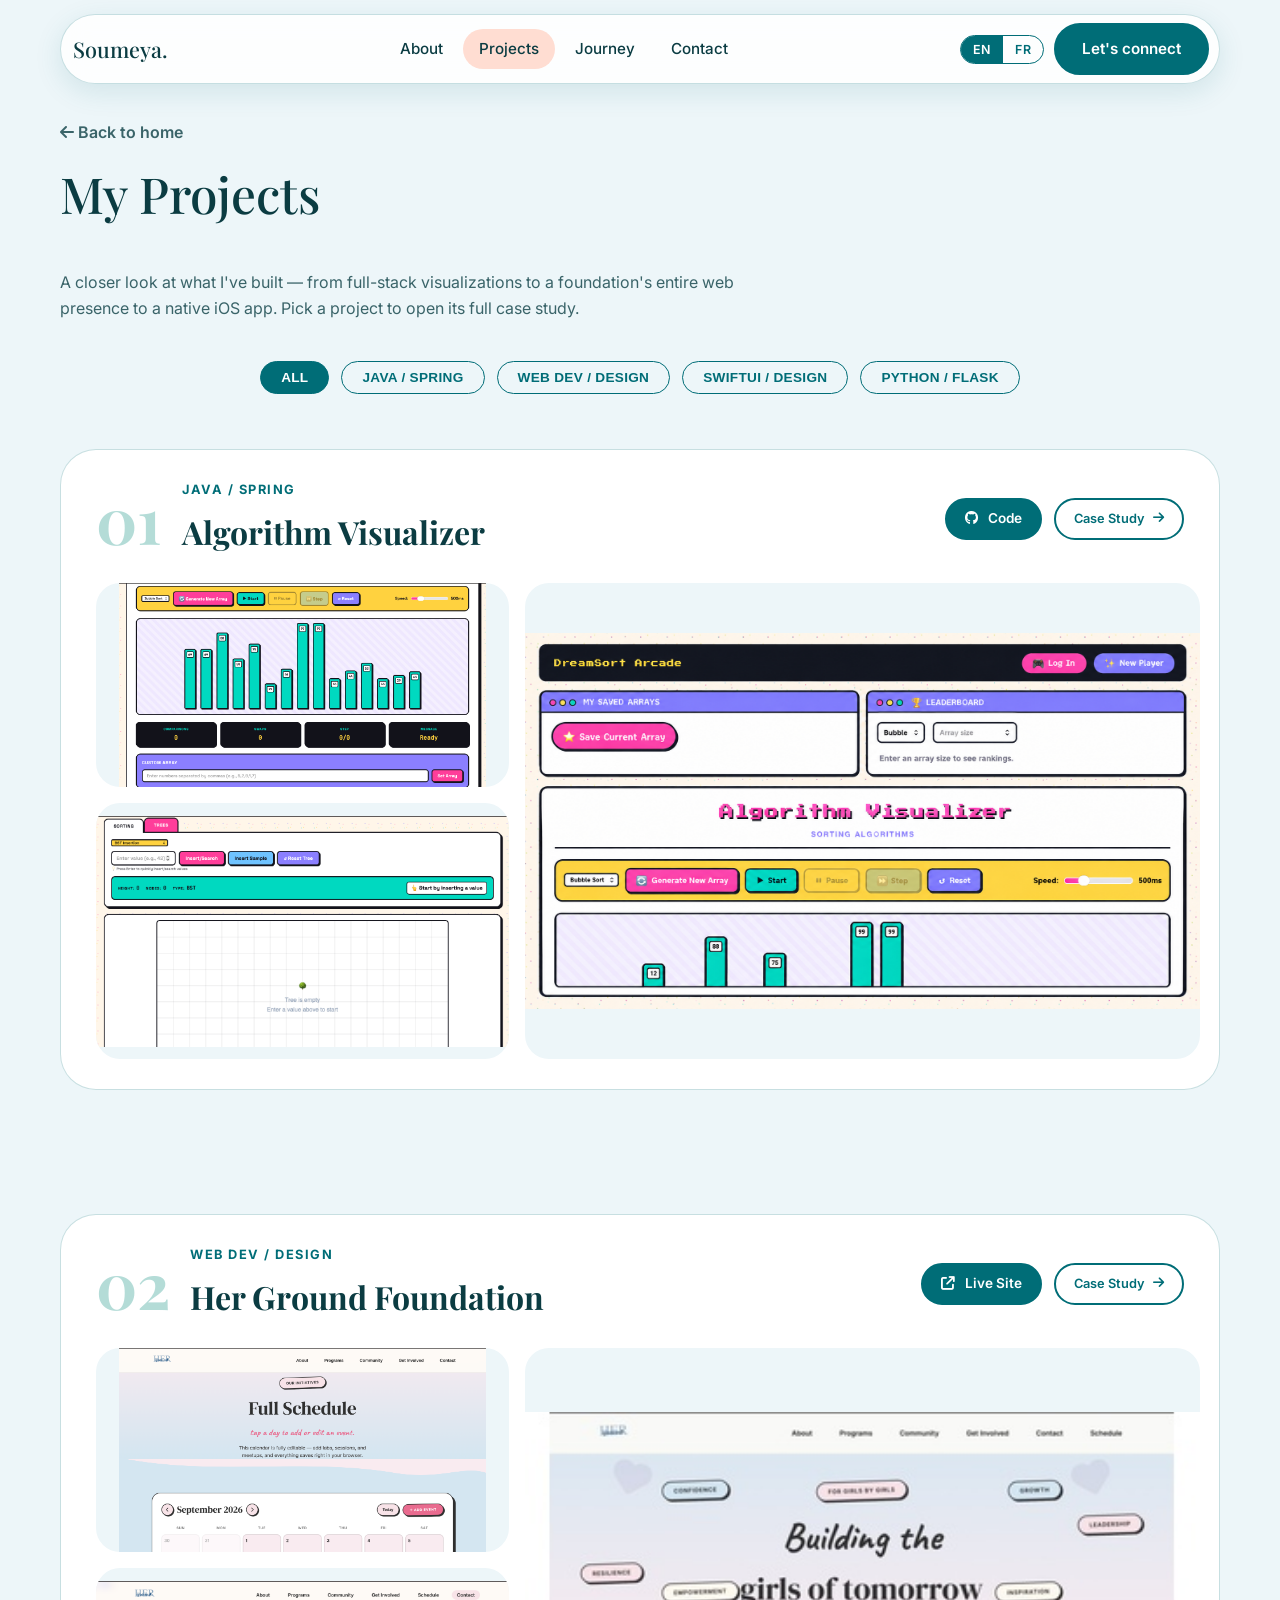
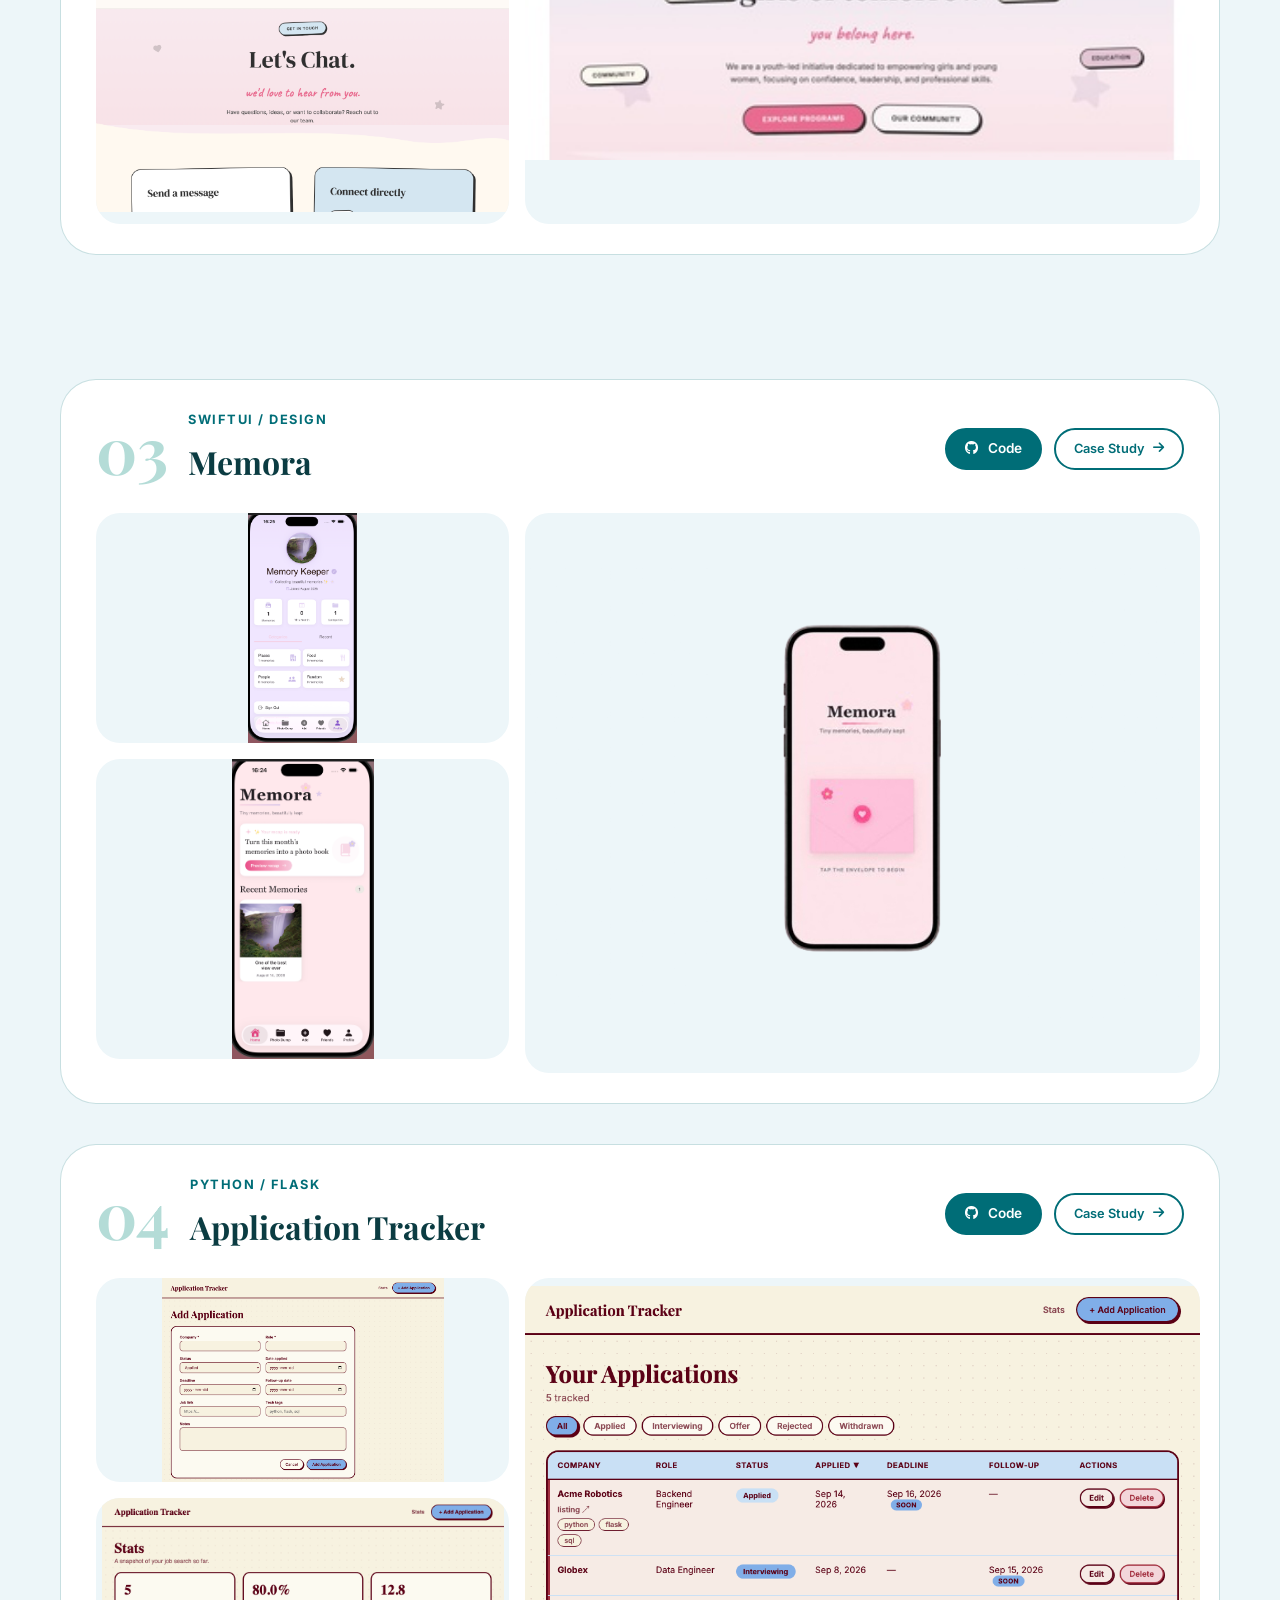
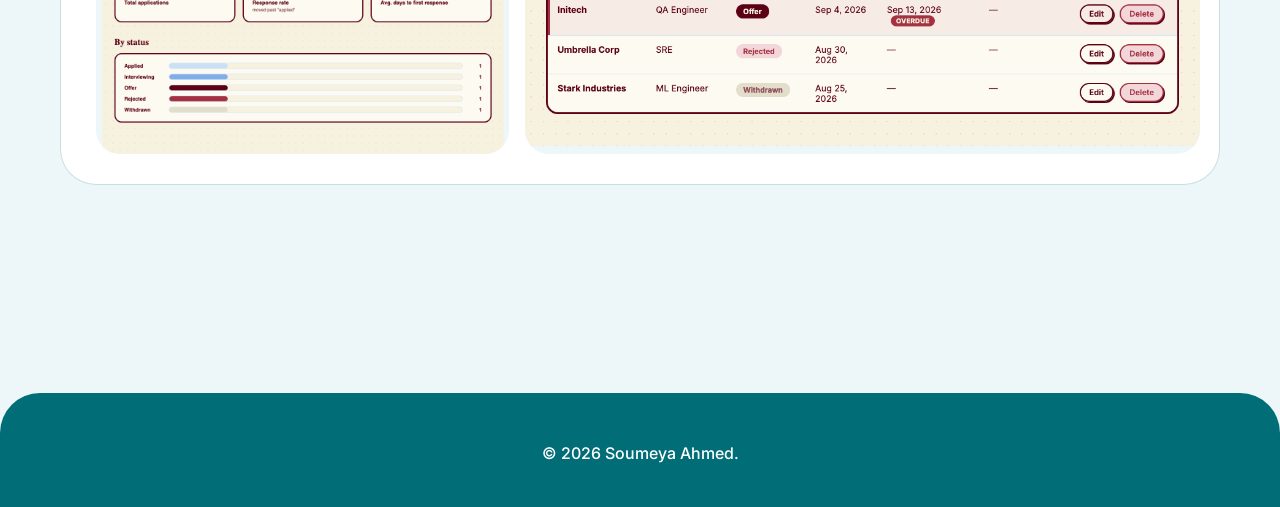
==== commit 954e50d8: "Redesign portfolio with new layout and palette" ====
--- a/project.html
+++ b/project.html
@@ -119,9 +119,7 @@
         </div>
         <a href="index.html#contact" class="btn-aesthetic" data-i18n="nav.connect">Let's connect</a>
       </div>
-      <div class="nav-toggle" id="navToggle">
-        <span></span><span></span><span></span>
-      </div>
+      <button type="button" class="nav-toggle" id="navToggle" aria-label="Menu" aria-expanded="false" aria-controls="navLinks"><span></span><span></span><span></span></button>
     </div>
   </nav>
 
--- a/style.css
+++ b/style.css
@@ -1,51 +1,51 @@
 /* ========== CSS VARIABLES ========== */
-/* Palette: Cream #F9F5EF · Vanilla #FAEFE3 · Latte #E8DBD1 · Mocha #B7A49C · Espresso #5C4336 */
+/* Palette: Teal #006D77 · Sage #83C5BE · Ice #EDF6F9 · Peach #FFDDD2 · Coral #E29578
+   Extra: Ink #0B3C42 (deep teal for text, passes contrast on every palette colour) */
 :root {
-    --cream: #F9F5EF;
-    --vanilla: #FAEFE3;
-    --latte: #E8DBD1;
-    --clay: #CDBBAC;   /* interpolated tone between latte + mocha, used for a 3rd accent */
-    --mocha: #B7A49C;
-    --espresso: #5C4336;
-
-    --bg-color: var(--cream);
-    --card-bg: var(--vanilla);
-    --main-yellow: var(--latte);   /* warm highlight accent */
-
-    --main-pink: var(--mocha);     /* primary accent (shadows / CTAs) */
-    --dark-pink: var(--espresso);  /* deep accent / hover / borders */
-    --light-purple: var(--clay);   /* secondary accent */
-    --text-main: var(--espresso);
-    --text-light: #8C7A6E; /* muted espresso for body copy */
-    --font-serif: 'Playfair Display', serif;
-    --font-sans: 'Inter', sans-serif;
+    --teal: #006D77;
+    --sage: #83C5BE;
+    --ice: #EDF6F9;
+    --peach: #FFDDD2;
+    --coral: #E29578;
+    --ink: #0B3C42;
+    --ink-soft: #3A6469;
+    --line: rgba(0, 109, 119, 0.22);
+
+    /* legacy names used by the case-study pages, mapped onto the new palette */
+    --cream: var(--ice);
+    --vanilla: #FFFFFF;
+    --latte: var(--peach);
+    --clay: var(--sage);
+    --mocha: var(--coral);
+    --espresso: var(--ink);
+
+    --bg-color: var(--ice);
+    --card-bg: #FFFFFF;
+    --main-yellow: var(--peach);
+
+    --main-pink: var(--sage);       /* primary accent */
+    --dark-pink: var(--teal);       /* deep accent / hover */
+    --light-purple: var(--sage);    /* secondary accent */
+    --text-main: var(--ink);
+    --text-light: var(--ink-soft);
+    --font-serif: 'Playfair Display', Georgia, serif;
+    --font-sans: 'Inter', system-ui, sans-serif;
 }
 
 * { margin: 0; padding: 0; box-sizing: border-box; }
+html { scroll-behavior: smooth; scroll-padding-top: 96px; -webkit-text-size-adjust: 100%; }
 body {
     font-family: var(--font-sans);
     background: var(--bg-color);
-    background-image: radial-gradient(rgba(183, 164, 156, 0.35) 1px, transparent 1px);
-    background-size: 20px 20px;
     color: var(--text-main);
+    line-height: 1.6;
     overflow-x: hidden;
-    cursor: none;
-}
-
-/* ========== CURSOR ========== */
-.cursor {
-    position: fixed; width: 20px; height: 20px; background: var(--main-pink);
-    border-radius: 50%; pointer-events: none; z-index: 9999;
-    transform: translate(-50%, -50%); mix-blend-mode: multiply;
-    transition: width 0.2s, height 0.2s;
-}
-.cursor-trail {
-    position: fixed; width: 40px; height: 40px; border: 2px solid var(--dark-pink);
-    border-radius: 50%; pointer-events: none; z-index: 9998;
-    transform: translate(-50%, -50%); transition: 0.15s ease-out;
-}
-.cursor.hover { width: 40px; height: 40px; background: transparent; border: 2px solid var(--dark-pink); }
-.cursor-trail.hover { transform: translate(-50%, -50%) scale(0.5); background: var(--main-pink); border-color: var(--main-pink); }
+}
+a { color: inherit; text-decoration: none; }
+img { max-width: 100%; }
+
+/* The old custom cursor is retired (it hid the real pointer); keep the markup harmless on older pages */
+.cursor, .cursor-trail { display: none !important; }
 
 /* ========== NAVIGATION ========== */
 .nav {
@@ -946,4 +946,361 @@
         grid-row: span 2 !important;
     }
     .crew-grid { grid-template-columns: 1fr; }
-}+}
+
+/* =====================================================================
+   REDESIGN LAYER (teal / sage / ice / peach / coral)
+   Soft rounded panels, floating pill navigation, thin outlines.
+   Sits after the older rules so it wins where they overlap.
+   ===================================================================== */
+
+.wrap { width: min(1200px, 100% - 40px); margin-inline: auto; }
+.section { padding: 28px 0; }
+:focus-visible { outline: 3px solid var(--teal); outline-offset: 3px; border-radius: 6px; }
+
+.skip-link {
+    position: absolute; left: 12px; top: -60px; z-index: 2000;
+    background: var(--ink); color: #fff; padding: 10px 16px; border-radius: 999px; font-weight: 600;
+}
+.skip-link:focus { top: 12px; }
+
+/* ---------- buttons ---------- */
+.btn-aesthetic {
+    display: inline-flex; align-items: center; justify-content: center; gap: 10px;
+    background: var(--teal); color: #fff;
+    padding: 12px 26px; border-radius: 999px; font-weight: 600; font-size: 0.95rem; font-family: inherit;
+    border: 2px solid var(--teal); box-shadow: none; cursor: pointer;
+    transition: background .2s ease, transform .2s ease, color .2s ease, border-color .2s ease;
+}
+.btn-aesthetic:hover { background: var(--ink); border-color: var(--ink); transform: translateY(-2px); box-shadow: none; }
+.btn-large { padding: 15px 32px; font-size: 1rem; }
+.btn-small { padding: 8px 18px; font-size: 0.85rem; box-shadow: none; }
+.btn-small:hover { box-shadow: none; }
+.btn-full { width: 100%; }
+.btn-ghost {
+    display: inline-flex; align-items: center; justify-content: center; gap: 10px;
+    background: transparent; color: var(--teal); border: 2px solid var(--teal);
+    padding: 12px 26px; border-radius: 999px; font-weight: 600; transition: background .2s ease, color .2s ease, transform .2s ease;
+}
+.btn-ghost:hover { background: var(--teal); color: #fff; transform: translateY(-2px); }
+.btn-ghost.btn-large { padding: 15px 32px; font-size: 1rem; }
+.text-link { display: inline-flex; align-items: center; gap: 8px; font-weight: 600; color: var(--teal); }
+.text-link i { transition: transform .2s ease; }
+.text-link:hover i { transform: translateX(4px); }
+.text-link:hover { text-decoration: underline; text-underline-offset: 4px; }
+
+/* ---------- navigation: floating pill ---------- */
+.nav { position: fixed; top: 14px; left: 0; right: 0; width: auto; padding: 0; background: none; border: 0; backdrop-filter: none; z-index: 1000; pointer-events: none; }
+.nav-container {
+    pointer-events: auto; position: relative;
+    width: min(1160px, 100% - 28px); max-width: none; margin: 0 auto; padding: 8px 10px 8px 12px;
+    display: flex; align-items: center; justify-content: space-between; gap: 16px;
+    background: rgba(255, 255, 255, 0.86); backdrop-filter: blur(14px); -webkit-backdrop-filter: blur(14px);
+    border: 1.5px solid var(--line); border-radius: 999px; box-shadow: 0 8px 28px rgba(0, 109, 119, 0.12);
+}
+.nav-brand { display: inline-flex; align-items: center; gap: 10px; }
+.nav-logo-mark {
+    width: 38px; height: 38px; border-radius: 50%; flex: none;
+    display: inline-flex; align-items: center; justify-content: center;
+    background: var(--teal); color: #fff; font-family: var(--font-serif); font-size: 1.15rem; font-weight: 500;
+}
+.nav-logo .logo-text, .logo-text { font-family: var(--font-serif); font-size: 1.35rem; font-weight: 500; color: var(--ink); }
+.nav-links { display: flex; gap: 4px; align-items: center; }
+.nav-link { color: var(--ink); font-weight: 500; font-size: 0.95rem; padding: 8px 16px; border-radius: 999px; transition: background .2s ease, color .2s ease; }
+.nav-link:hover { background: var(--peach); color: var(--ink); transform: none; }
+.nav-link.active { background: var(--peach); border-bottom: 0; }
+.nav-cta { display: flex; align-items: center; gap: 10px; }
+.btn-nav { padding: 9px 20px; font-size: 0.9rem; }
+.nav-toggle {
+    display: none; width: 44px; height: 44px; border-radius: 50%; border: 0; background: var(--peach);
+    cursor: pointer; flex-direction: column; align-items: center; justify-content: center; gap: 5px;
+}
+.nav-toggle span { display: block; width: 20px; height: 2px; background: var(--ink); border-radius: 2px; transition: transform .2s ease, opacity .2s ease; }
+.nav-toggle[aria-expanded="true"] span:nth-child(1) { transform: translateY(7px) rotate(45deg); }
+.nav-toggle[aria-expanded="true"] span:nth-child(2) { opacity: 0; }
+.nav-toggle[aria-expanded="true"] span:nth-child(3) { transform: translateY(-7px) rotate(-45deg); }
+
+.lang-toggle { display: inline-flex; align-items: center; border: 1.5px solid var(--teal); border-radius: 999px; background: transparent; overflow: hidden; }
+.lang-btn { background: transparent; border: 0; cursor: pointer; font-family: var(--font-sans); font-weight: 600; font-size: 0.78rem; color: var(--teal); padding: 6px 12px; transition: background .2s ease, color .2s ease; }
+.lang-btn + .lang-btn { border-left: 1.5px solid var(--teal); }
+.lang-btn:hover { background: var(--peach); color: var(--ink); }
+.lang-btn.active { background: var(--teal); color: #fff; }
+.lang-toggle-mobile { display: none; margin-top: 12px; }
+
+/* ---------- shared panel + headings ---------- */
+.panel { border-radius: 36px; padding: clamp(26px, 4vw, 56px); }
+.panel-sage { background: var(--sage); }
+.panel-peach { background: var(--peach); }
+.panel-teal { background: var(--teal); color: #fff; }
+.panel-white { background: #fff; border: 1.5px solid var(--line); }
+.section-title {
+    font-family: var(--font-serif); font-weight: 500; font-size: clamp(2rem, 4vw, 3.1rem); line-height: 1.1; color: inherit; margin: 0;
+}
+.section-head { display: flex; justify-content: space-between; align-items: flex-end; flex-wrap: wrap; gap: 12px 24px; margin-bottom: 24px; }
+.eyebrow { text-transform: uppercase; letter-spacing: 0.14em; font-size: 0.78rem; font-weight: 600; color: var(--teal); }
+
+/* ---------- hero ---------- */
+.hero-section { padding: 112px 0 20px; }
+.hero-grid { display: grid; grid-template-columns: repeat(12, 1fr); gap: 16px; }
+.hero-main {
+    grid-column: 1 / -1; position: relative; overflow: hidden;
+    background: var(--peach); border-radius: 40px;
+    padding: clamp(28px, 5vw, 72px); min-height: 460px;
+    display: flex; flex-direction: column; justify-content: center; gap: 18px;
+}
+.hero-main::after {
+    content: ""; position: absolute; width: 380px; height: 380px; border-radius: 50%;
+    background: var(--coral); opacity: 0.35; right: -110px; bottom: -170px; pointer-events: none;
+}
+.hero-main > *:not(.hero-photo) { position: relative; z-index: 1; max-width: min(640px, 62%); }
+.hero-title { font-family: var(--font-serif); font-weight: 500; font-size: clamp(2.4rem, 5.2vw, 4.6rem); line-height: 1.05; color: var(--ink); margin: 0; }
+.hero-title span, .hero-title em { display: block; }
+.hero-title em { font-style: italic; color: var(--teal); }
+.hero-description { font-size: 1.1rem; color: var(--ink); max-width: 46ch; line-height: 1.7; }
+.hero-actions { display: flex; flex-wrap: wrap; gap: 12px; margin-top: 6px; }
+.hero-photo {
+    position: absolute; z-index: 1; right: clamp(20px, 4.5vw, 64px); top: 50%; transform: translateY(-50%);
+    width: clamp(210px, 26vw, 330px); aspect-ratio: 3 / 4; margin: 0;
+    border-radius: 30px; overflow: hidden; background: var(--sage);
+    border: 6px solid #fff; box-shadow: 0 24px 48px rgba(0, 109, 119, 0.22);
+}
+.hero-photo img { width: 100%; height: 100%; object-fit: cover; object-position: center 20%; display: block; }
+
+.hero-stats {
+    grid-column: 1 / 9; background: var(--sage); border-radius: 32px; padding: 28px clamp(20px, 3vw, 40px);
+    display: grid; grid-template-columns: repeat(4, 1fr); gap: 12px; align-items: center;
+}
+.stat { display: flex; flex-direction: column; gap: 4px; }
+.stat .num { font-family: var(--font-serif); font-size: clamp(2rem, 3.4vw, 2.8rem); line-height: 1; color: var(--ink); }
+.stat .label { font-size: 0.74rem; letter-spacing: 0.08em; text-transform: uppercase; font-weight: 600; color: var(--ink); }
+.hero-open {
+    grid-column: 9 / -1; position: relative; background: var(--coral); color: var(--ink);
+    border-radius: 32px; padding: 26px 28px; display: flex; flex-direction: column; gap: 4px; justify-content: center;
+    transition: transform .2s ease, background .2s ease;
+}
+.hero-open:hover { transform: translateY(-3px); background: #eba58d; }
+.open-title { display: inline-flex; align-items: center; gap: 8px; font-size: 0.74rem; letter-spacing: 0.1em; text-transform: uppercase; font-weight: 700; }
+.open-title::before { content: ""; width: 10px; height: 10px; border-radius: 50%; background: var(--ink); display: inline-block; }
+.open-text { font-family: var(--font-serif); font-size: clamp(1.3rem, 2vw, 1.75rem); line-height: 1.2; padding-right: 64px; }
+.open-arrow { position: absolute; right: 24px; bottom: 24px; width: 40px; height: 40px; border-radius: 50%; background: var(--ink); color: #fff; display: inline-flex; align-items: center; justify-content: center; font-size: 0.9rem; }
+@media (prefers-reduced-motion: no-preference) {
+    .open-title::before { animation: pulse 2s ease-in-out infinite; }
+    @keyframes pulse { 0%, 100% { box-shadow: 0 0 0 0 rgba(11, 60, 66, 0.4); } 50% { box-shadow: 0 0 0 7px rgba(11, 60, 66, 0); } }
+}
+
+/* ---------- about ---------- */
+.about-grid { display: grid; grid-template-columns: 7fr 5fr; gap: 16px; align-items: stretch; }
+.about-main > p { margin-top: 18px; max-width: 58ch; font-size: 1.05rem; color: var(--ink); line-height: 1.75; }
+.mini-cards { list-style: none; display: grid; grid-template-columns: repeat(3, 1fr); gap: 12px; margin-top: 32px; }
+.mini-card { background: var(--ice); border-radius: 24px; padding: 22px 18px; min-height: 200px; display: flex; flex-direction: column; gap: 8px; }
+.mini-card i { width: 44px; height: 44px; border-radius: 50%; background: var(--teal); color: #fff; display: inline-flex; align-items: center; justify-content: center; font-size: 1rem; margin-bottom: 8px; }
+.mini-card h3 { font-family: var(--font-serif); font-weight: 500; font-size: 1.25rem; }
+.mini-card p { font-size: 0.9rem; color: var(--ink-soft); line-height: 1.55; }
+.about-side { display: flex; flex-direction: column; gap: 12px; }
+.profile-card { display: flex; flex-direction: column; align-items: flex-start; gap: 18px; padding: clamp(24px, 3vw, 36px); flex: 1; }
+.profile-card h3 { font-family: var(--font-serif); font-weight: 500; font-size: 1.6rem; }
+.facts { width: 100%; }
+.facts > div { display: flex; justify-content: space-between; gap: 16px; padding: 11px 0; border-bottom: 1px dashed rgba(11, 60, 66, 0.28); }
+.facts > div:last-child { border-bottom: 0; }
+.facts dt { color: var(--ink-soft); }
+.facts dd { font-weight: 600; text-align: right; }
+.bar-link { display: flex; align-items: center; gap: 12px; background: var(--peach); border-radius: 24px; padding: 18px 24px; font-weight: 600; transition: background .2s ease, transform .2s ease; }
+.bar-link:hover { background: var(--coral); transform: translateY(-2px); }
+.bar-link i:first-child { font-size: 1.25rem; color: var(--teal); }
+.bar-link:hover i:first-child { color: var(--ink); }
+.bar-arrow { margin-left: auto; font-size: 0.8rem; }
+
+/* ---------- toolkit: four boxes around one ---------- */
+.toolkit-grid { display: grid; grid-template-columns: 1fr 1.15fr 1fr; grid-template-rows: auto auto; gap: 16px; }
+.tool-box {
+    background: #fff; border: 1.5px solid var(--line); border-radius: 28px; padding: 26px;
+    display: flex; flex-direction: column; gap: 14px; align-items: flex-start; transition: transform .2s ease, border-color .2s ease;
+}
+.tool-box:hover { transform: translateY(-3px); border-color: var(--teal); }
+.tb-1 { grid-column: 1; grid-row: 1; } .tb-3 { grid-column: 1; grid-row: 2; }
+.tb-2 { grid-column: 3; grid-row: 1; } .tb-4 { grid-column: 3; grid-row: 2; }
+.tool-center { grid-column: 2; grid-row: 1 / 3; background: var(--teal); color: #fff; border-radius: 32px; padding: clamp(24px, 3vw, 44px); display: flex; flex-direction: column; justify-content: center; align-items: flex-start; gap: 18px; }
+.tool-center p { color: #E6F3F3; max-width: 30ch; }
+.tool-center .btn-aesthetic { background: var(--peach); color: var(--ink); border-color: var(--peach); }
+.tool-center .btn-aesthetic:hover { background: #fff; border-color: #fff; }
+.tool-icon { width: 46px; height: 46px; border-radius: 50%; display: inline-flex; align-items: center; justify-content: center; background: var(--peach); color: var(--teal); font-size: 1.05rem; }
+.tb-2 .tool-icon, .tb-3 .tool-icon { background: var(--sage); color: var(--ink); }
+.tool-box h3 { font-family: var(--font-serif); font-weight: 500; font-size: 1.4rem; }
+.chips { list-style: none; display: flex; flex-wrap: wrap; gap: 8px; }
+.chips li { padding: 6px 14px; border-radius: 999px; background: var(--ice); border: 1px solid var(--line); font-size: 0.85rem; font-weight: 500; }
+
+/* ---------- journey carousel ---------- */
+.journey-panel { overflow: hidden; }
+.journey-panel .section-title { color: #fff; }
+.carousel { margin-top: 28px; }
+.carousel-stage { display: flex; flex-direction: column; gap: 14px; }
+.slide { background: #fff; color: var(--ink); border-radius: 28px; padding: clamp(24px, 3vw, 36px); display: flex; flex-direction: column; align-items: flex-start; gap: 8px; }
+.slide h3 { font-family: var(--font-serif); font-weight: 500; font-size: 1.45rem; line-height: 1.2; }
+.slide p { color: var(--ink-soft); line-height: 1.65; }
+.date-badge { display: inline-block; background: var(--peach); color: var(--ink); padding: 4px 14px; border-radius: 999px; font-size: 0.78rem; font-weight: 700; letter-spacing: 0.04em; }
+.company { color: var(--teal); font-weight: 600; display: block; }
+.carousel-controls { display: none; align-items: center; justify-content: center; gap: 18px; margin-top: 26px; }
+.carousel.is-ready .carousel-controls { display: flex; }
+.carousel.is-ready .carousel-stage { display: grid; }
+.carousel.is-ready .slide {
+    grid-area: 1 / 1; width: 46%; justify-self: center; min-height: 100%;
+    opacity: 0; visibility: hidden; transform: scale(0.8);
+    transition: transform .45s ease, opacity .45s ease, visibility 0s linear .45s;
+}
+.carousel.is-ready .slide.is-active { opacity: 1; visibility: visible; transform: none; z-index: 3; transition-delay: 0s; }
+.carousel.is-ready .slide.is-prev, .carousel.is-ready .slide.is-next { opacity: 0.55; visibility: visible; z-index: 1; transition-delay: 0s; }
+.carousel.is-ready .slide.is-prev { transform: translateX(-72%) scale(0.86); }
+.carousel.is-ready .slide.is-next { transform: translateX(72%) scale(0.86); }
+.car-btn { width: 46px; height: 46px; border-radius: 50%; border: 1.5px solid rgba(255, 255, 255, 0.7); background: transparent; color: #fff; cursor: pointer; font-size: 0.95rem; transition: background .2s ease, color .2s ease; }
+.car-btn:hover { background: #fff; color: var(--teal); }
+.car-btn:focus-visible, .car-dot:focus-visible { outline-color: var(--peach); }
+.car-dots { display: flex; gap: 10px; align-items: center; }
+.car-dot { width: 11px; height: 11px; padding: 0; border-radius: 999px; border: 0; background: rgba(255, 255, 255, 0.4); cursor: pointer; transition: width .25s ease, background .25s ease; }
+.car-dot[aria-selected="true"] { width: 30px; background: var(--peach); }
+@media (prefers-reduced-motion: reduce) { .carousel.is-ready .slide { transition: none; } }
+
+/* ---------- looking for ---------- */
+.open-grid { display: grid; grid-template-columns: 1fr 1fr; gap: 16px; }
+.open-main { display: flex; flex-direction: column; align-items: flex-start; gap: 22px; }
+.facts-lined > div { padding: 13px 0; }
+.tick-list { list-style: none; display: flex; flex-direction: column; gap: 12px; }
+.tick-list li { position: relative; padding-left: 34px; line-height: 1.55; }
+.tick-list li::before { content: "\f00c"; font-family: "Font Awesome 6 Free"; font-weight: 900; position: absolute; left: 0; top: 1px; width: 24px; height: 24px; border-radius: 50%; background: var(--teal); color: #fff; font-size: 0.65rem; display: inline-flex; align-items: center; justify-content: center; }
+.open-big { position: relative; overflow: hidden; background: var(--coral); border-radius: 36px; padding: clamp(28px, 4vw, 56px); display: flex; flex-direction: column; justify-content: center; gap: 4px; color: var(--ink); }
+.open-big::after { content: ""; position: absolute; width: 300px; height: 300px; border-radius: 50%; background: var(--peach); opacity: 0.45; right: -90px; top: -90px; }
+.open-big > * { position: relative; z-index: 1; }
+.big-top { font-family: var(--font-serif); font-style: italic; font-size: clamp(1.6rem, 3vw, 2.4rem); }
+.big-year { font-family: var(--font-serif); font-weight: 500; font-size: clamp(5rem, 13vw, 9.5rem); line-height: 0.9; letter-spacing: -0.02em; }
+.big-bottom { text-transform: uppercase; letter-spacing: 0.14em; font-size: 0.8rem; font-weight: 700; margin-top: 12px; }
+
+/* ---------- projects mosaic ---------- */
+.mosaic { display: grid; grid-template-columns: repeat(2, 1fr); gap: 16px; }
+.m-tile { position: relative; overflow: hidden; border-radius: 28px; aspect-ratio: 16 / 9; background: var(--sage); display: block; }
+.m-tile img { width: 100%; height: 100%; object-fit: cover; display: block; transition: transform .5s ease; }
+.m-tile:hover img { transform: scale(1.05); }
+.m-label { position: absolute; left: 12px; bottom: 12px; max-width: calc(100% - 24px); background: rgba(255, 255, 255, 0.94); color: var(--ink); padding: 6px 14px; border-radius: 999px; font-size: 0.8rem; font-weight: 600; transition: background .2s ease, color .2s ease; white-space: nowrap; overflow: hidden; text-overflow: ellipsis; }
+.m-tile:hover .m-label { background: var(--teal); color: #fff; }
+
+/* ---------- highlights (staggered) ---------- */
+.stagger { display: flex; flex-direction: column; gap: 14px; margin-top: 30px; }
+.stag-card { background: #fff; border-radius: 28px; padding: 22px 28px; width: 76%; display: flex; flex-direction: column; align-items: flex-start; gap: 10px; }
+.sc-1, .sc-3 { align-self: flex-end; }
+.stag-meta { display: flex; flex-wrap: wrap; align-items: center; gap: 8px 12px; }
+.stag-avatar { width: 40px; height: 40px; border-radius: 50%; background: var(--teal); color: #fff; display: inline-flex; align-items: center; justify-content: center; font-size: 0.95rem; }
+.sc-2 .stag-avatar, .sc-4 .stag-avatar { background: var(--coral); color: var(--ink); }
+.stag-name { font-weight: 700; }
+.stag-tags { font-size: 0.8rem; color: var(--ink-soft); background: var(--ice); padding: 3px 12px; border-radius: 999px; }
+.stag-card p { color: var(--ink); line-height: 1.65; max-width: 62ch; }
+
+/* ---------- contact ---------- */
+.contact-panel { display: grid; grid-template-columns: 1.1fr 1fr; gap: clamp(20px, 3vw, 40px); align-items: stretch; }
+.contact-form { display: flex; flex-direction: column; gap: 16px; }
+.form-intro { color: var(--ink); max-width: 46ch; }
+.form-group { margin: 0; }
+.form-group label { display: block; font-weight: 600; margin-bottom: 6px; color: var(--ink); }
+.contact-form .form-group input, .contact-form .form-group textarea {
+    width: 100%; padding: 13px 18px; border-radius: 18px; border: 2px solid transparent; background: #fff; color: var(--ink); font: inherit;
+}
+.contact-form .form-group textarea { resize: vertical; min-height: 120px; }
+.contact-form .form-group input:focus, .contact-form .form-group textarea:focus { outline: none; border-color: var(--teal); }
+.contact-form .btn-aesthetic:disabled { opacity: 0.65; cursor: progress; }
+.form-status { min-height: 1.4em; font-weight: 600; color: var(--ink); }
+.tiles { display: grid; grid-template-columns: 1fr 1fr; gap: 12px; }
+.tile { background: var(--ice); border-radius: 28px; padding: 22px; display: flex; flex-direction: column; align-items: center; justify-content: center; gap: 12px; text-align: center; font-weight: 600; min-height: 150px; transition: transform .2s ease, background .2s ease; }
+.tile i { font-size: 1.9rem; color: var(--teal); }
+a.tile:hover { background: var(--peach); transform: translateY(-3px); }
+.tile-static { background: transparent; border: 1.5px solid var(--ink); }
+
+/* ---------- footer ---------- */
+.footer { background: var(--teal); color: #fff; margin-top: 56px; padding: 48px 0 40px; text-align: left; border-top: 0; border-radius: 40px 40px 0 0; }
+.footer p { color: #fff; font-weight: 500; }
+.footer-container { max-width: 1200px; margin: 0 auto; padding: 0 20px; display: flex; justify-content: space-between; gap: 32px; flex-wrap: wrap; }
+.footer-container > p:only-child { margin: 0 auto; text-align: center; }
+.footer .wrap.footer-container { padding: 0; }
+.footer-brand { display: flex; align-items: center; gap: 12px; }
+.footer .nav-logo-mark { background: var(--peach); color: var(--ink); }
+.footer-cols { display: flex; gap: clamp(32px, 7vw, 96px); flex-wrap: wrap; }
+.footer-cols h4 { text-transform: uppercase; letter-spacing: 0.12em; font-size: 0.75rem; color: var(--peach); margin-bottom: 12px; }
+.footer-cols a { display: block; padding: 4px 0; color: #fff; opacity: 0.92; }
+.footer-cols a:hover { opacity: 1; text-decoration: underline; text-underline-offset: 4px; }
+
+.scroll-top { background: var(--teal); color: #fff; border: 0; box-shadow: 0 8px 20px rgba(0, 109, 119, 0.3); width: 48px; height: 48px; border-radius: 50%; }
+.scroll-top:hover { background: var(--ink); }
+
+/* ---------- responsive ---------- */
+@media (max-width: 980px) {
+    .about-grid, .open-grid, .contact-panel { grid-template-columns: 1fr; }
+    .hero-stats { grid-column: 1 / -1; }
+    .hero-open { grid-column: 1 / -1; min-height: 130px; }
+    .toolkit-grid { grid-template-columns: 1fr 1fr; }
+    .tool-center { grid-column: 1 / -1; grid-row: 1; }
+    .tb-1, .tb-2, .tb-3, .tb-4 { grid-column: auto; grid-row: auto; }
+    .open-big { min-height: 260px; }
+}
+@media (max-width: 900px) {
+    .nav-toggle { display: inline-flex; }
+    .nav-cta .lang-toggle { display: none; }
+    .lang-toggle-mobile { display: inline-flex; }
+    .nav-links {
+        display: none; position: absolute; top: calc(100% + 10px); left: 0; width: 100%;
+        flex-direction: column; align-items: stretch; gap: 2px; padding: 14px;
+        background: #fff; border: 1.5px solid var(--line); border-radius: 28px; box-shadow: 0 16px 40px rgba(0, 109, 119, 0.18);
+    }
+    .nav-links.open { display: flex; }
+    .nav-link { padding: 12px 16px; }
+    .nav-container { gap: 8px; }
+    .nav-cta { margin-left: auto; }
+}
+@media (max-width: 820px) {
+    .hero-section { padding-top: 98px; }
+    .hero-main { min-height: 0; }
+    .hero-main > *:not(.hero-photo) { max-width: none; }
+    .hero-photo { position: static; transform: none; width: min(240px, 66%); order: -1; z-index: 1; }
+    .hero-title { font-size: clamp(2.2rem, 9vw, 3.2rem); }
+    .carousel.is-ready .slide { width: 100%; }
+    .carousel.is-ready .slide.is-prev, .carousel.is-ready .slide.is-next { opacity: 0; visibility: hidden; }
+    .carousel.is-ready .slide.is-prev { transform: translateX(-12%) scale(0.9); }
+    .carousel.is-ready .slide.is-next { transform: translateX(12%) scale(0.9); }
+    .stag-card { width: 100%; }
+    .mosaic { grid-template-columns: 1fr; }
+}
+@media (max-width: 560px) {
+    .btn-nav { display: none; }
+    .hero-stats { grid-template-columns: 1fr 1fr; row-gap: 22px; }
+    .mini-cards { grid-template-columns: 1fr; }
+    .mini-card { min-height: 0; }
+    .toolkit-grid { grid-template-columns: 1fr; }
+    .tiles { grid-template-columns: 1fr 1fr; }
+    .tile { min-height: 120px; padding: 16px; }
+    .footer { border-radius: 28px 28px 0 0; }
+}
+
+/* scroll-reveal (classes added by script.js, removed after the fade) */
+.rv { opacity: 0; transform: translateY(22px); transition: opacity .6s ease, transform .6s ease; }
+.rv.rv-in { opacity: 1; transform: none; }
+.tiles { grid-auto-rows: 1fr; }
+.footer-container { align-items: flex-start; }
+
+/* ---------- softening the case-study / listing pages to match the new look ---------- */
+body .project-page-hero { padding-top: 112px; }
+body .project-card { background: #fff; border: 1.5px solid var(--line); border-radius: 36px; box-shadow: none; }
+body .project-card:hover { transform: none; box-shadow: 0 18px 44px rgba(0, 109, 119, 0.12); }
+body .project-detail-desc { border: 1.5px solid var(--line); border-radius: 28px; background: var(--ice); }
+body .tech-stack span, body .project-tag { border: 1.5px solid var(--line); background: var(--ice); color: var(--ink); }
+body .project-detail-links { border-top: 1.5px solid var(--line); }
+body .project-detail-links a { border: 2px solid var(--teal); color: var(--teal); background: transparent; box-shadow: none; }
+body .project-detail-links a:hover { background: var(--teal); color: #fff; transform: translateY(-2px); box-shadow: none; }
+body .case-about-img { border: 0; border-radius: 24px; box-shadow: 0 14px 32px rgba(0, 109, 119, 0.16); }
+body .case-process-step { border: 1.5px solid var(--line); border-radius: 24px; background: var(--ice); }
+body .project-nav-footer { border-top: 1.5px solid var(--line); }
+body .project-stack-card { background: #fff; border: 1.5px solid var(--line); border-radius: 36px; box-shadow: none; }
+body .project-stack-card:hover { box-shadow: 0 18px 44px rgba(0, 109, 119, 0.14); }
+body .project-stack-row .project-stack-img { border: 0; border-radius: 24px; }
+body .project-stack-case { border: 2px solid var(--teal); color: var(--teal); background: transparent; box-shadow: none; border-radius: 999px; }
+body .project-stack-case:hover { background: var(--teal); color: #fff; transform: translateY(-2px); }
+body .filter-tab { background: transparent; border: 1.5px solid var(--teal); color: var(--teal); box-shadow: none; border-radius: 999px; }
+body .filter-tab:hover { background: var(--peach); color: var(--ink); box-shadow: none; }
+body .filter-tab.active { background: var(--teal); color: #fff; box-shadow: none; }
+body .project-stack-category { color: var(--teal); }
+body .project-stack-number { color: var(--sage); }
+.lang-toggle-mobile { align-self: flex-start; }
